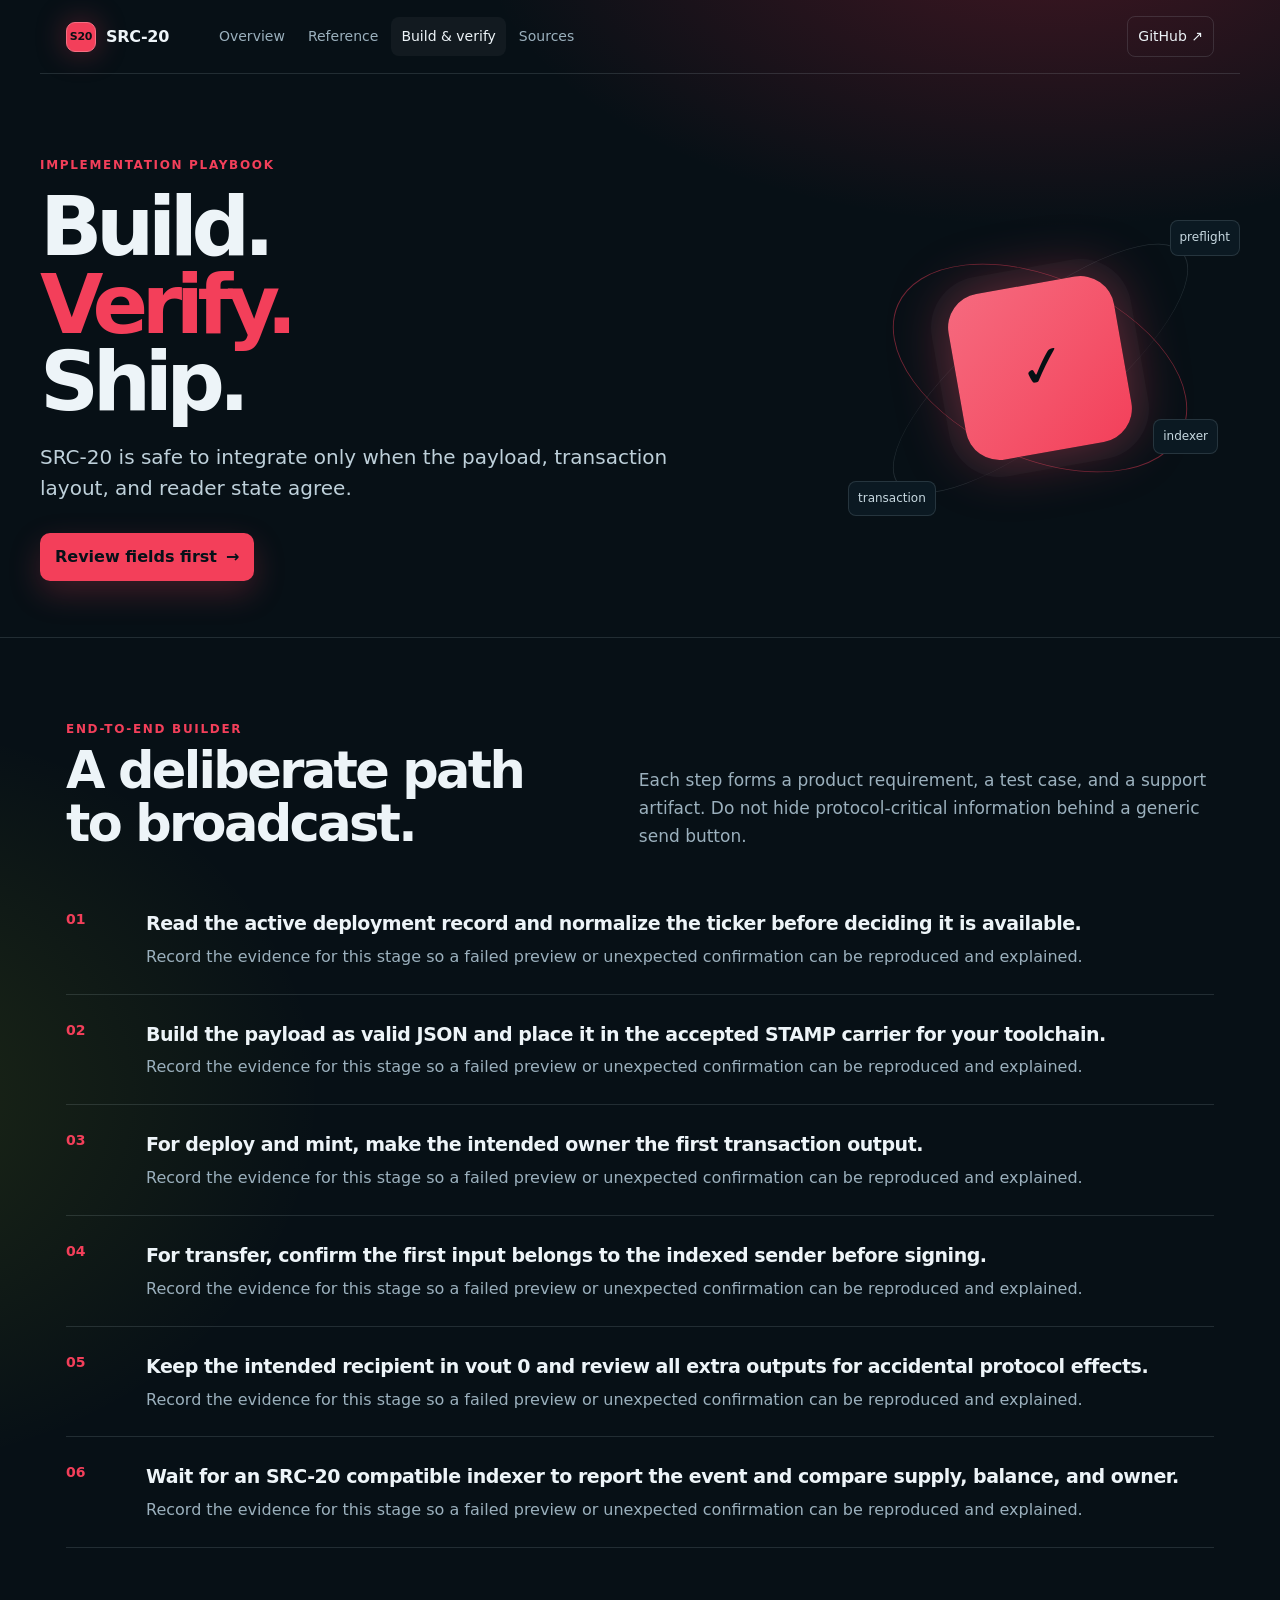
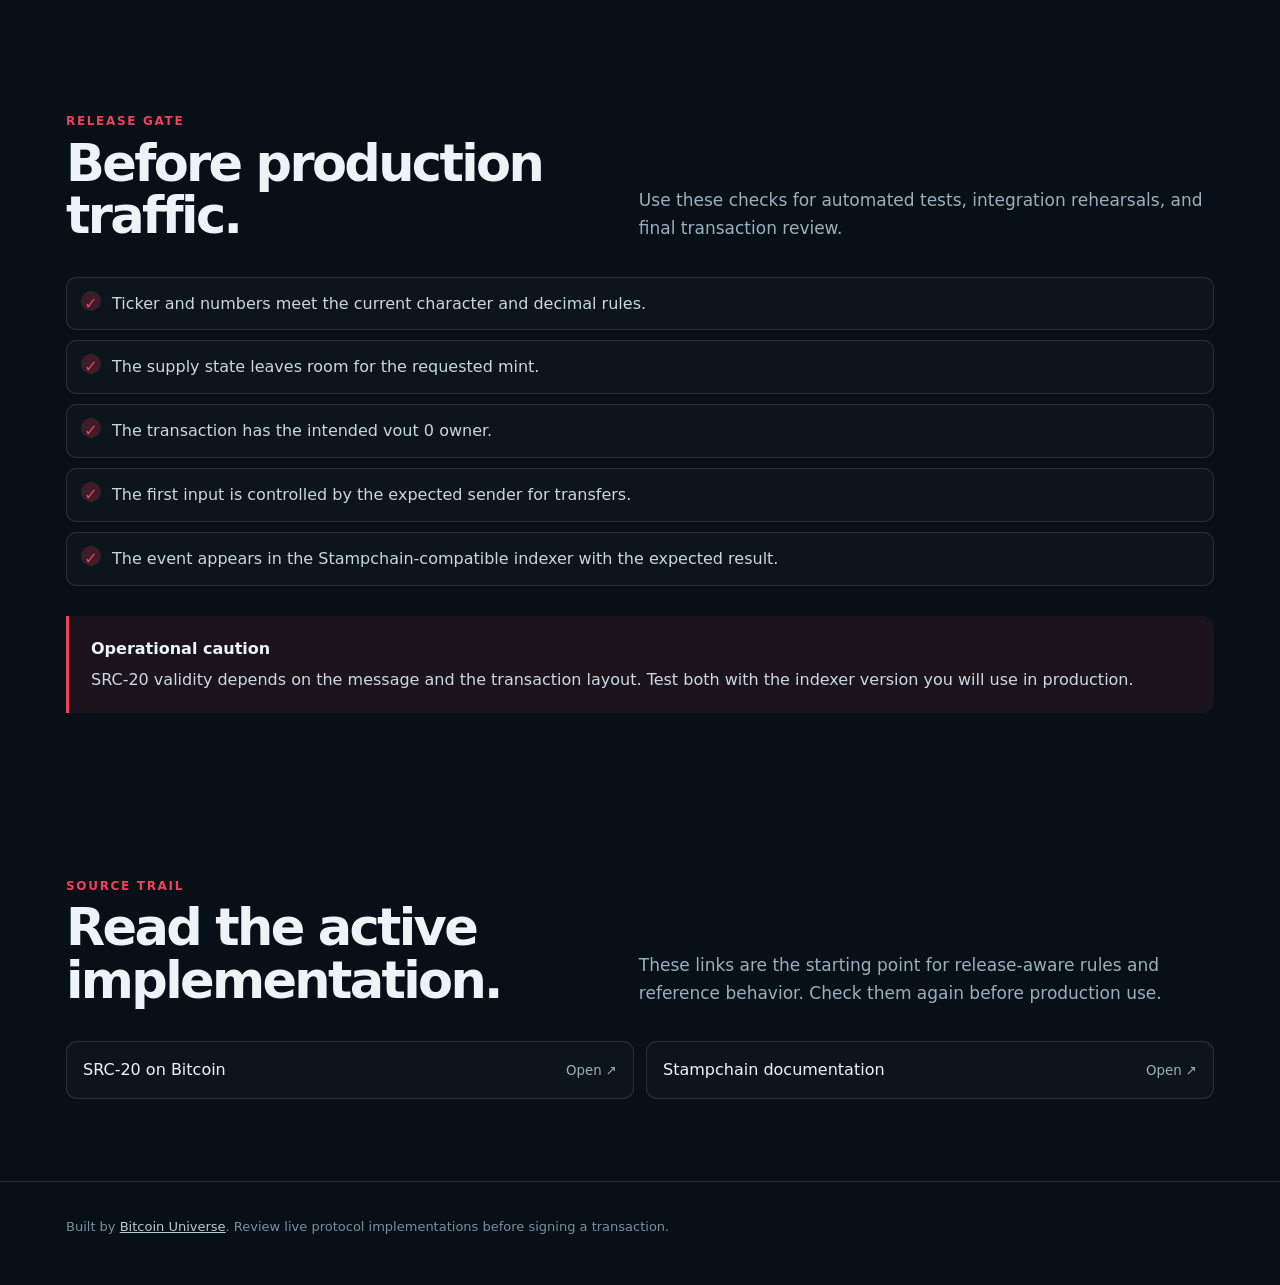
==== guide.html @ c0cc5526 "Replace generic docs with protocol manuals" ====
<!doctype html>
<html lang="en"><head><meta charset="utf-8"><meta name="viewport" content="width=device-width,initial-scale=1"><meta name="description" content="Implementation and verification guide for SRC-20."><meta name="theme-color" content="#071016"><title>SRC-20 build guide | Bitcoin Universe Docs</title><style>
:root{--accent:hsl(351 88% 60%);--ink:#edf4f8;--muted:#9bb0bd;--paper:#071016;--panel:#0d1921;--line:rgba(214,239,247,.13);--soft:rgba(255,255,255,.045)}*{box-sizing:border-box}html{scroll-behavior:smooth}body{margin:0;color:var(--ink);background:radial-gradient(900px 480px at 82% -80px,hsla(351,90%,56%,.25),transparent 64%),radial-gradient(680px 540px at -12% 38%,hsla(69,82%,48%,.12),transparent 70%),var(--paper);font:16px/1.62 ui-sans-serif,system-ui,-apple-system,BlinkMacSystemFont,"Segoe UI",sans-serif}.top{height:74px;display:flex;gap:22px;align-items:center;max-width:1200px;margin:auto;padding:0 26px;border-bottom:1px solid var(--line);position:relative;z-index:4}.brand{display:flex;align-items:center;gap:10px;color:var(--ink);text-decoration:none;font-weight:760;letter-spacing:-.02em}.brand b{display:grid;place-items:center;width:30px;height:30px;border:1px solid color-mix(in srgb,var(--accent),white 25%);border-radius:9px;color:#081115;background:var(--accent);font-size:11px;box-shadow:0 0 30px color-mix(in srgb,var(--accent),transparent 65%)}nav{display:flex;gap:3px;margin-left:18px}nav a,.repo{color:var(--muted);text-decoration:none;padding:8px 10px;border-radius:8px;font-size:14px}nav a:hover,nav a.active{color:var(--ink);background:var(--soft)}.repo{margin-left:auto;border:1px solid var(--line);color:var(--ink)}.wrap{max-width:1200px;margin:auto;padding:0 26px}.hero{min-height:520px;padding:82px 0 56px;display:grid;grid-template-columns:minmax(0,1fr) 400px;gap:55px;align-items:center}.eyebrow{font-size:12px;letter-spacing:.14em;text-transform:uppercase;color:var(--accent);font-weight:800}.hero h1{font-size:clamp(48px,7.7vw,94px);letter-spacing:-.078em;line-height:.94;margin:13px 0 22px;max-width:720px}.hero p{color:#bed0da;font-size:20px;line-height:1.55;max-width:690px;margin:0}.chips{display:flex;flex-wrap:wrap;gap:8px;margin-top:28px}.chip{padding:6px 10px;border:1px solid var(--line);border-radius:999px;color:#c3d1d8;background:rgba(255,255,255,.025);font-size:12px}.cta{display:inline-flex;align-items:center;gap:9px;margin-top:29px;padding:11px 15px;background:var(--accent);color:#061118;text-decoration:none;font-weight:800;border-radius:10px;box-shadow:0 12px 32px color-mix(in srgb,var(--accent),transparent 77%)}.orbit{height:380px;position:relative;display:grid;place-items:center;isolation:isolate}.orbit:before,.orbit:after{content:"";position:absolute;border:1px solid color-mix(in srgb,var(--accent),transparent 55%);border-radius:50%;z-index:-1}.orbit:before{width:310px;height:310px;transform:rotate(24deg) scaleY(.58)}.orbit:after{width:365px;height:365px;border-color:var(--line);transform:rotate(-39deg) scaleY(.33)}.core{width:168px;height:168px;border-radius:34px;display:grid;place-items:center;background:linear-gradient(140deg,color-mix(in srgb,var(--accent),white 22%),var(--accent));color:#051014;font-size:58px;font-weight:900;letter-spacing:-.11em;box-shadow:0 0 0 17px rgba(255,255,255,.028),0 0 60px color-mix(in srgb,var(--accent),transparent 58%);transform:rotate(-10deg)}.node{position:absolute;border:1px solid var(--line);background:#0b1922;color:#c8d9e1;padding:7px 9px;border-radius:8px;font-size:12px}.node.one{top:42px;right:0}.node.two{bottom:42px;left:8px}.node.three{right:22px;bottom:104px}.divider{height:1px;background:var(--line)}section{padding:82px 0}.section-head{display:grid;grid-template-columns:minmax(0,1fr) minmax(0,1.1fr);gap:50px;margin-bottom:34px}.section-head h2{letter-spacing:-.052em;font-size:clamp(29px,4.1vw,51px);line-height:1.03;margin:6px 0 0}.section-head p{color:var(--muted);align-self:end;margin:0;font-size:17px}.grid{display:grid;gap:16px}.four{grid-template-columns:repeat(4,1fr)}.three{grid-template-columns:repeat(3,1fr)}.card{border:1px solid var(--line);background:linear-gradient(145deg,rgba(255,255,255,.055),rgba(255,255,255,.018));border-radius:15px;padding:20px;min-width:0}.card .number{color:var(--accent);font-size:12px;font-weight:800;letter-spacing:.11em}.card h3{font-size:18px;letter-spacing:-.025em;line-height:1.2;margin:15px 0 8px}.card p{color:var(--muted);font-size:14px;margin:0}.steps{counter-reset:step}.step{counter-increment:step;position:relative;padding:22px 17px 18px 29px;border-left:1px solid var(--line)}.step:before{content:counter(step,decimal-leading-zero);position:absolute;top:22px;left:-11px;color:var(--accent);font-size:10px;font-weight:900;background:var(--paper);padding:3px}.step h3{margin:0 0 7px;font-size:17px;line-height:1.25}.step p{margin:0;color:var(--muted);font-size:14px}.callout{border-left:3px solid var(--accent);border-radius:0 12px 12px 0;background:color-mix(in srgb,var(--accent),transparent 91%);padding:20px 22px;color:#ccdae0}.callout b{display:block;color:var(--ink);margin-bottom:5px}.packet{padding:0;overflow:hidden}.packet header{display:flex;align-items:center;justify-content:space-between;padding:13px 16px;border-bottom:1px solid var(--line);font-size:13px;font-weight:800}.packet button{background:transparent;color:var(--muted);border:1px solid var(--line);border-radius:6px;padding:4px 7px;cursor:pointer;font:inherit;font-size:11px}.packet button:hover{color:var(--ink)}pre{white-space:pre-wrap;overflow:auto;padding:18px;margin:0;color:#c5e7f3;font:13px/1.65 ui-monospace,SFMono-Regular,Consolas,monospace;background:#071219}.table-wrap{overflow:auto;border:1px solid var(--line);border-radius:14px}table{width:100%;border-collapse:collapse;min-width:690px;background:rgba(255,255,255,.018)}th,td{text-align:left;padding:14px 15px;border-bottom:1px solid var(--line);vertical-align:top}th{font-size:11px;letter-spacing:.1em;text-transform:uppercase;color:var(--accent);background:rgba(255,255,255,.025)}td{font-size:14px;color:#c0d0d8}td:first-child{font-family:ui-monospace,monospace;color:#ecf5f8;font-weight:700}tr:last-child td{border-bottom:0}.checklist{list-style:none;padding:0;margin:0;display:grid;gap:10px}.checklist li{display:flex;gap:11px;padding:13px 14px;border:1px solid var(--line);border-radius:10px;color:#c9d8de;background:rgba(255,255,255,.025)}.checklist li:before{content:'✓';display:grid;place-items:center;flex:0 0 20px;width:20px;height:20px;border-radius:50%;background:color-mix(in srgb,var(--accent),transparent 80%);color:var(--accent);font-weight:900}.sources{display:grid;grid-template-columns:repeat(2,minmax(0,1fr));gap:12px}.source{display:flex;align-items:center;justify-content:space-between;gap:16px;padding:15px 16px;border:1px solid var(--line);border-radius:11px;color:var(--ink);text-decoration:none;background:rgba(255,255,255,.025)}.source small{color:var(--muted);white-space:nowrap}.footer{padding:34px 0 48px;border-top:1px solid var(--line);color:#78909e;font-size:13px}.footer a{color:#b9cad0}.guide-list{display:grid;gap:0;counter-reset:guide}.guide-list article{counter-increment:guide;display:grid;grid-template-columns:62px 1fr;gap:18px;padding:24px 0;border-bottom:1px solid var(--line)}.guide-list article:before{content:counter(guide,decimal-leading-zero);color:var(--accent);font-weight:900;font-size:14px}.guide-list h3{margin:0 0 5px;font-size:19px;letter-spacing:-.025em}.guide-list p{margin:0;color:var(--muted)}.mini{font-size:13px;color:var(--muted)}@media(max-width:800px){.top{padding:0 16px;height:auto;min-height:66px;flex-wrap:wrap;gap:8px}.brand{margin-right:auto}nav{order:3;margin:0 -8px 7px;width:100%;overflow:auto}.repo{margin:0}.wrap{padding:0 17px}.hero{grid-template-columns:1fr;padding:56px 0 26px;gap:5px;min-height:0}.hero h1{font-size:58px}.orbit{height:230px;transform:scale(.72);margin:-28px}.section-head{grid-template-columns:1fr;gap:15px}.four,.three{grid-template-columns:1fr}.sources{grid-template-columns:1fr}section{padding:55px 0}}
</style></head><body><header class="top"><a class="brand" href="index.html"><b>S20</b><span>SRC-20</span></a><nav><a class="" href="index.html">Overview</a><a class="" href="reference.html">Reference</a><a class="active" href="guide.html">Build & verify</a><a href="#sources">Sources</a></nav><a class="repo" href="https://github.com/bitcoinuniverse/src-20-docs">GitHub ↗</a></header><main><div class="wrap hero" style="min-height:410px"><div><div class="eyebrow">Implementation playbook</div><h1 style="font-size:clamp(46px,7vw,82px)">Build.<br><i style="font-style:normal;color:var(--accent)">Verify.</i><br>Ship.</h1><p>SRC-20 is safe to integrate only when the payload, transaction layout, and reader state agree.</p><a class="cta" href="reference.html">Review fields first <span>→</span></a></div><div class="orbit" aria-hidden="true"><div class="core">✓</div><span class="node one">preflight</span><span class="node two">transaction</span><span class="node three">indexer</span></div></div><div class="divider"></div><section><div class="wrap"><div class="section-head"><div><div class="eyebrow">End-to-end builder</div><h2>A deliberate path to broadcast.</h2></div><p>Each step forms a product requirement, a test case, and a support artifact. Do not hide protocol-critical information behind a generic send button.</p></div><div class="guide-list"><article><div><h3>Read the active deployment record and normalize the ticker before deciding it is available.</h3><p>Record the evidence for this stage so a failed preview or unexpected confirmation can be reproduced and explained.</p></div></article><article><div><h3>Build the payload as valid JSON and place it in the accepted STAMP carrier for your toolchain.</h3><p>Record the evidence for this stage so a failed preview or unexpected confirmation can be reproduced and explained.</p></div></article><article><div><h3>For deploy and mint, make the intended owner the first transaction output.</h3><p>Record the evidence for this stage so a failed preview or unexpected confirmation can be reproduced and explained.</p></div></article><article><div><h3>For transfer, confirm the first input belongs to the indexed sender before signing.</h3><p>Record the evidence for this stage so a failed preview or unexpected confirmation can be reproduced and explained.</p></div></article><article><div><h3>Keep the intended recipient in vout 0 and review all extra outputs for accidental protocol effects.</h3><p>Record the evidence for this stage so a failed preview or unexpected confirmation can be reproduced and explained.</p></div></article><article><div><h3>Wait for an SRC-20 compatible indexer to report the event and compare supply, balance, and owner.</h3><p>Record the evidence for this stage so a failed preview or unexpected confirmation can be reproduced and explained.</p></div></article></div></div></section><section><div class="wrap"><div class="section-head"><div><div class="eyebrow">Release gate</div><h2>Before production traffic.</h2></div><p>Use these checks for automated tests, integration rehearsals, and final transaction review.</p></div><ul class="checklist"><li>Ticker and numbers meet the current character and decimal rules.</li><li>The supply state leaves room for the requested mint.</li><li>The transaction has the intended vout 0 owner.</li><li>The first input is controlled by the expected sender for transfers.</li><li>The event appears in the Stampchain-compatible indexer with the expected result.</li></ul><div class="callout" style="margin-top:30px"><b>Operational caution</b>SRC-20 validity depends on the message and the transaction layout. Test both with the indexer version you will use in production.</div></div></section><section id="sources"><div class="wrap"><div class="section-head"><div><div class="eyebrow">Source trail</div><h2>Read the active implementation.</h2></div><p>These links are the starting point for release-aware rules and reference behavior. Check them again before production use.</p></div><div class="sources"><a class="source" href="https://docs.openstamp.io/introduction/src20-protocol/src20-on-bitcoin" target="_blank" rel="noreferrer"><span>SRC-20 on Bitcoin</span><small>Open ↗</small></a><a class="source" href="https://stampchain.io/docs" target="_blank" rel="noreferrer"><span>Stampchain documentation</span><small>Open ↗</small></a></div></div></section></main><footer class="footer"><div class="wrap">Built by <a href="https://github.com/bitcoinuniverse">Bitcoin Universe</a>. Review live protocol implementations before signing a transaction.</div></footer><script>for(const b of document.querySelectorAll('[data-copy]'))b.addEventListener('click',async()=>{try{await navigator.clipboard.writeText(b.dataset.copy);const t=b.textContent;b.textContent='Copied';setTimeout(()=>b.textContent=t,1200)}catch{b.textContent='Select text'}})</script></body></html>
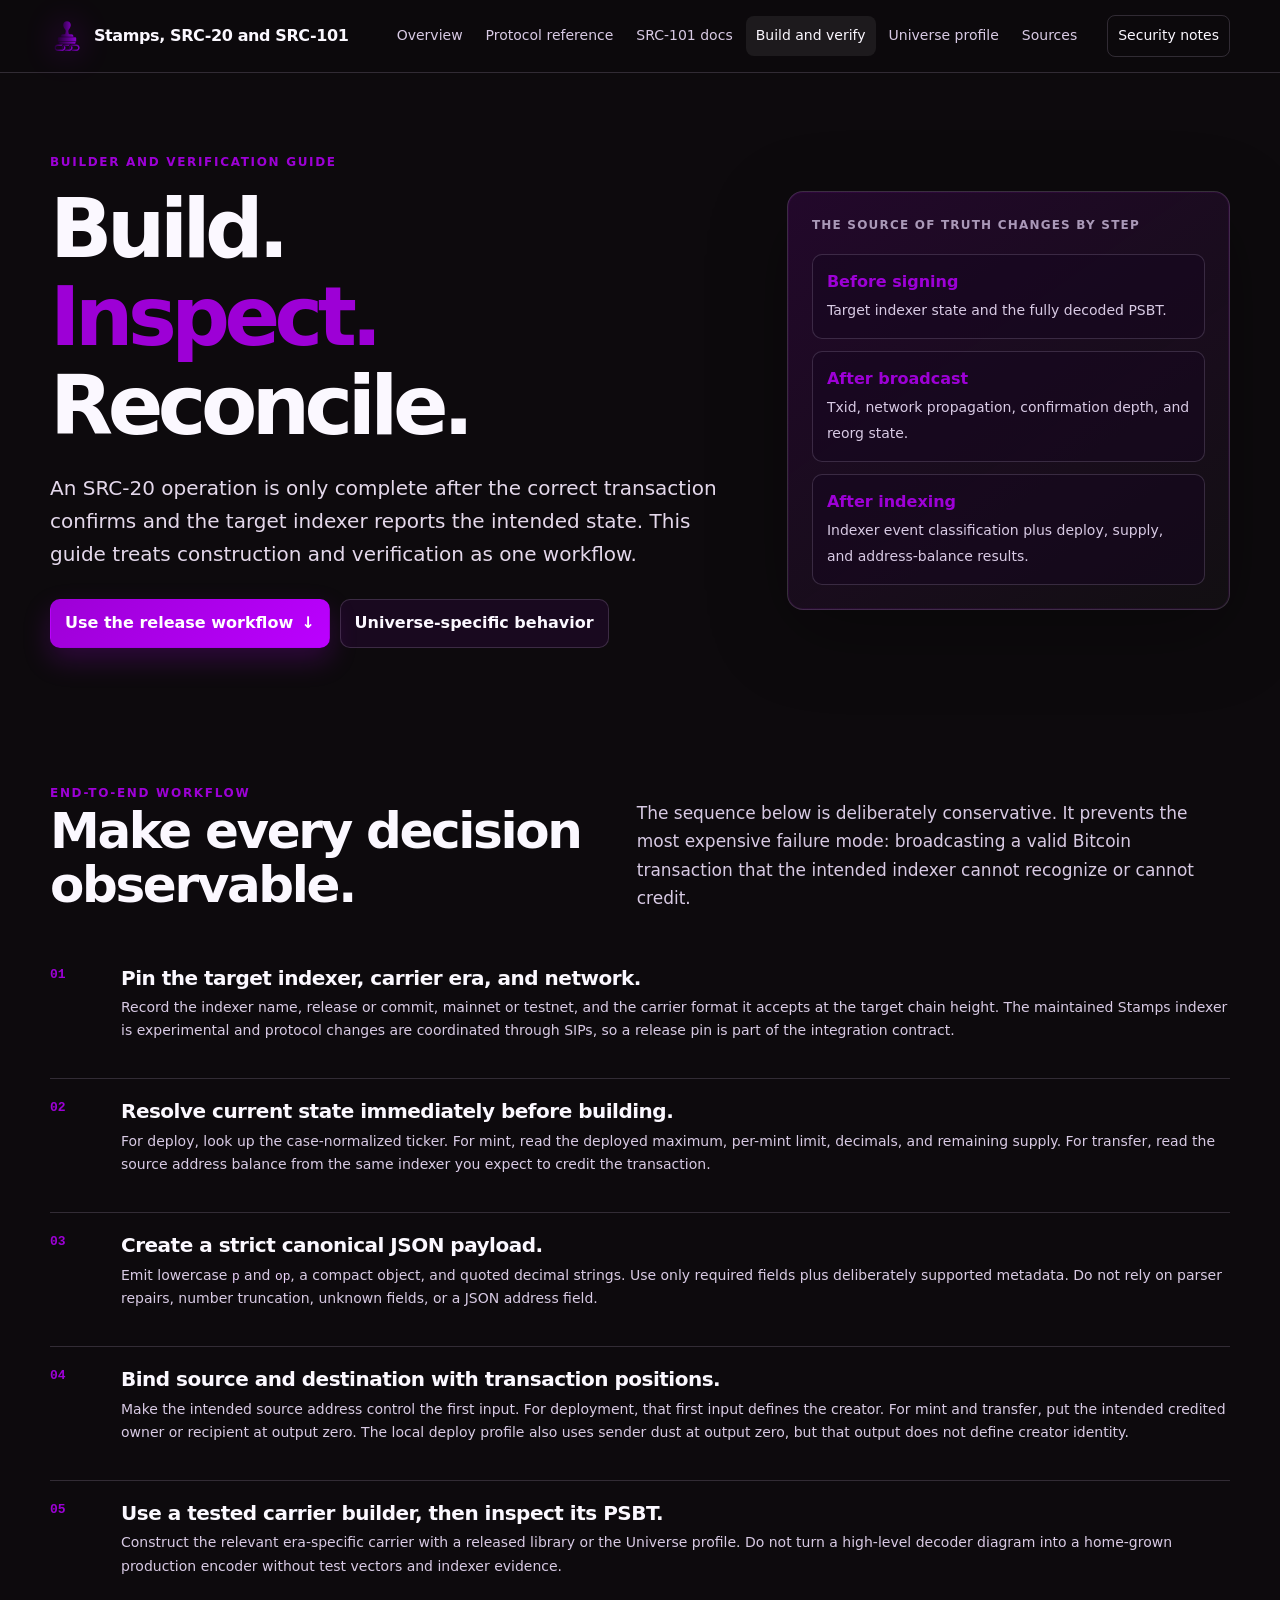
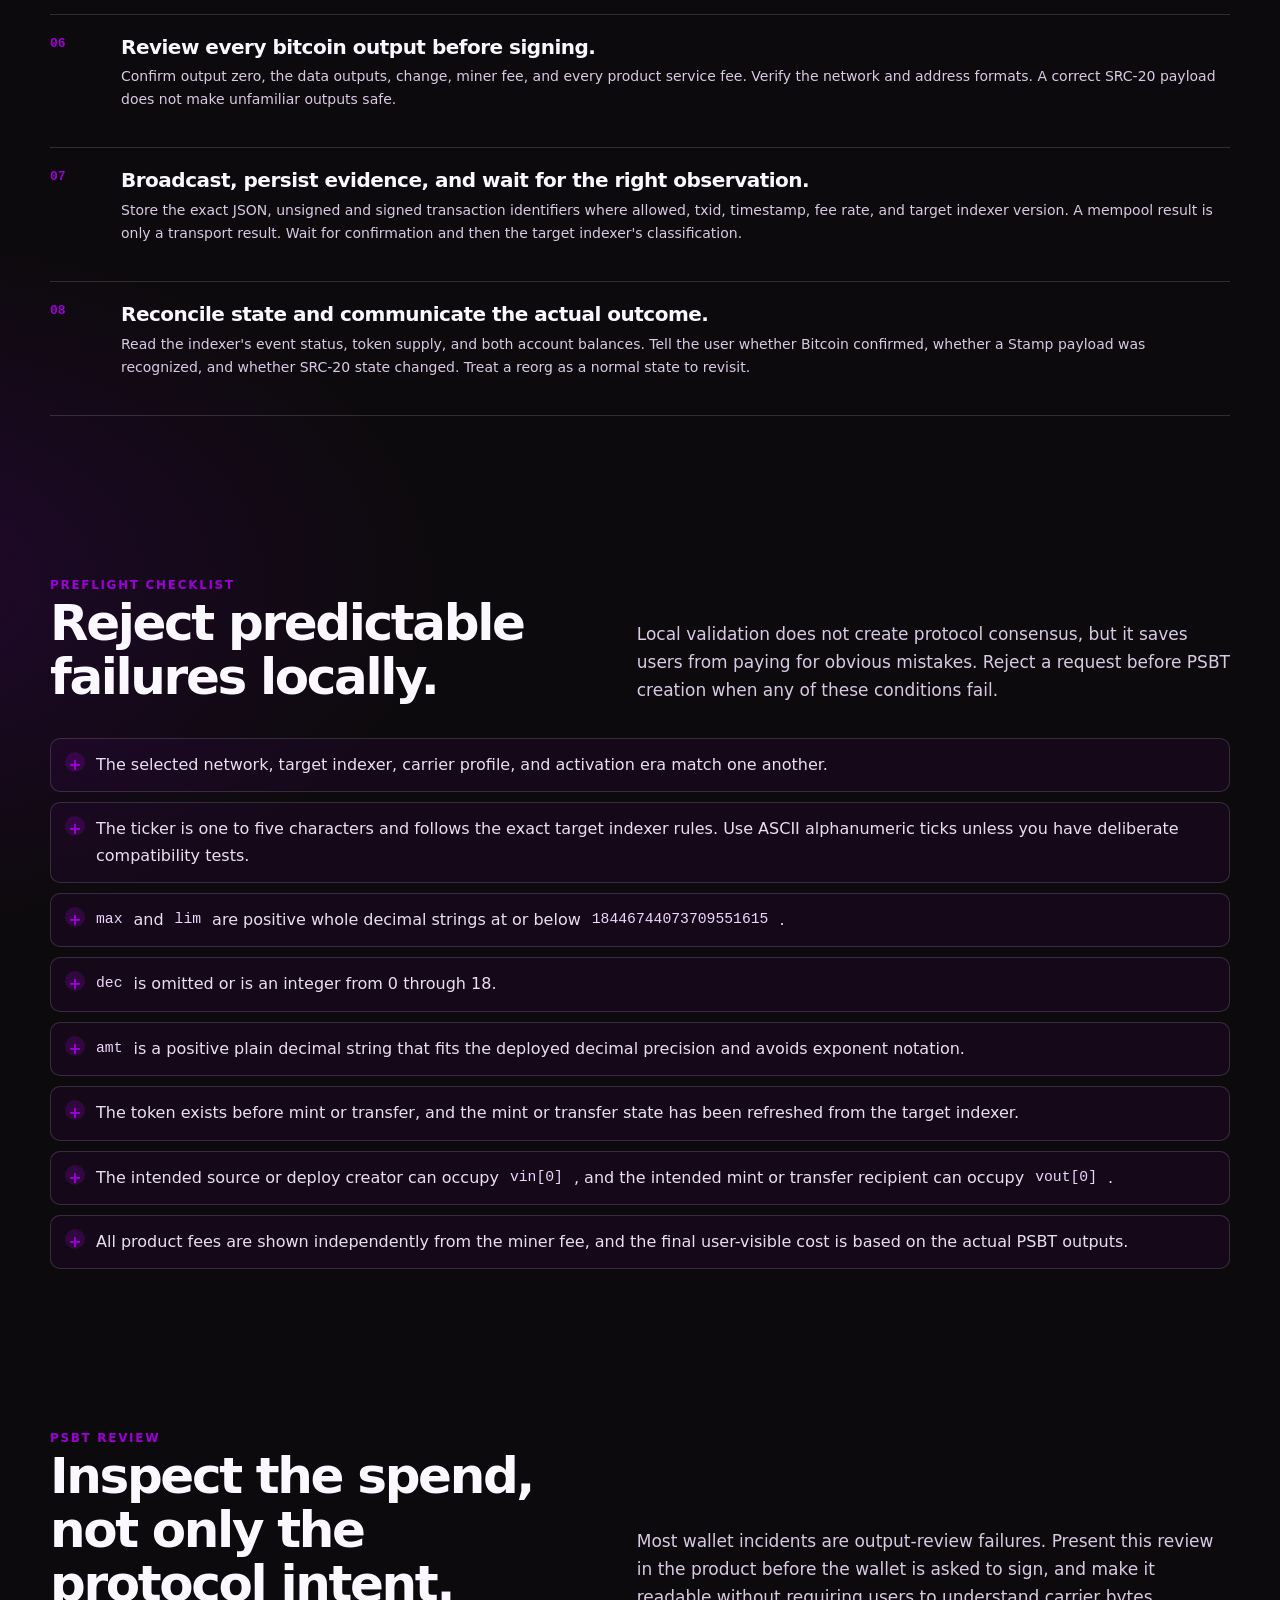
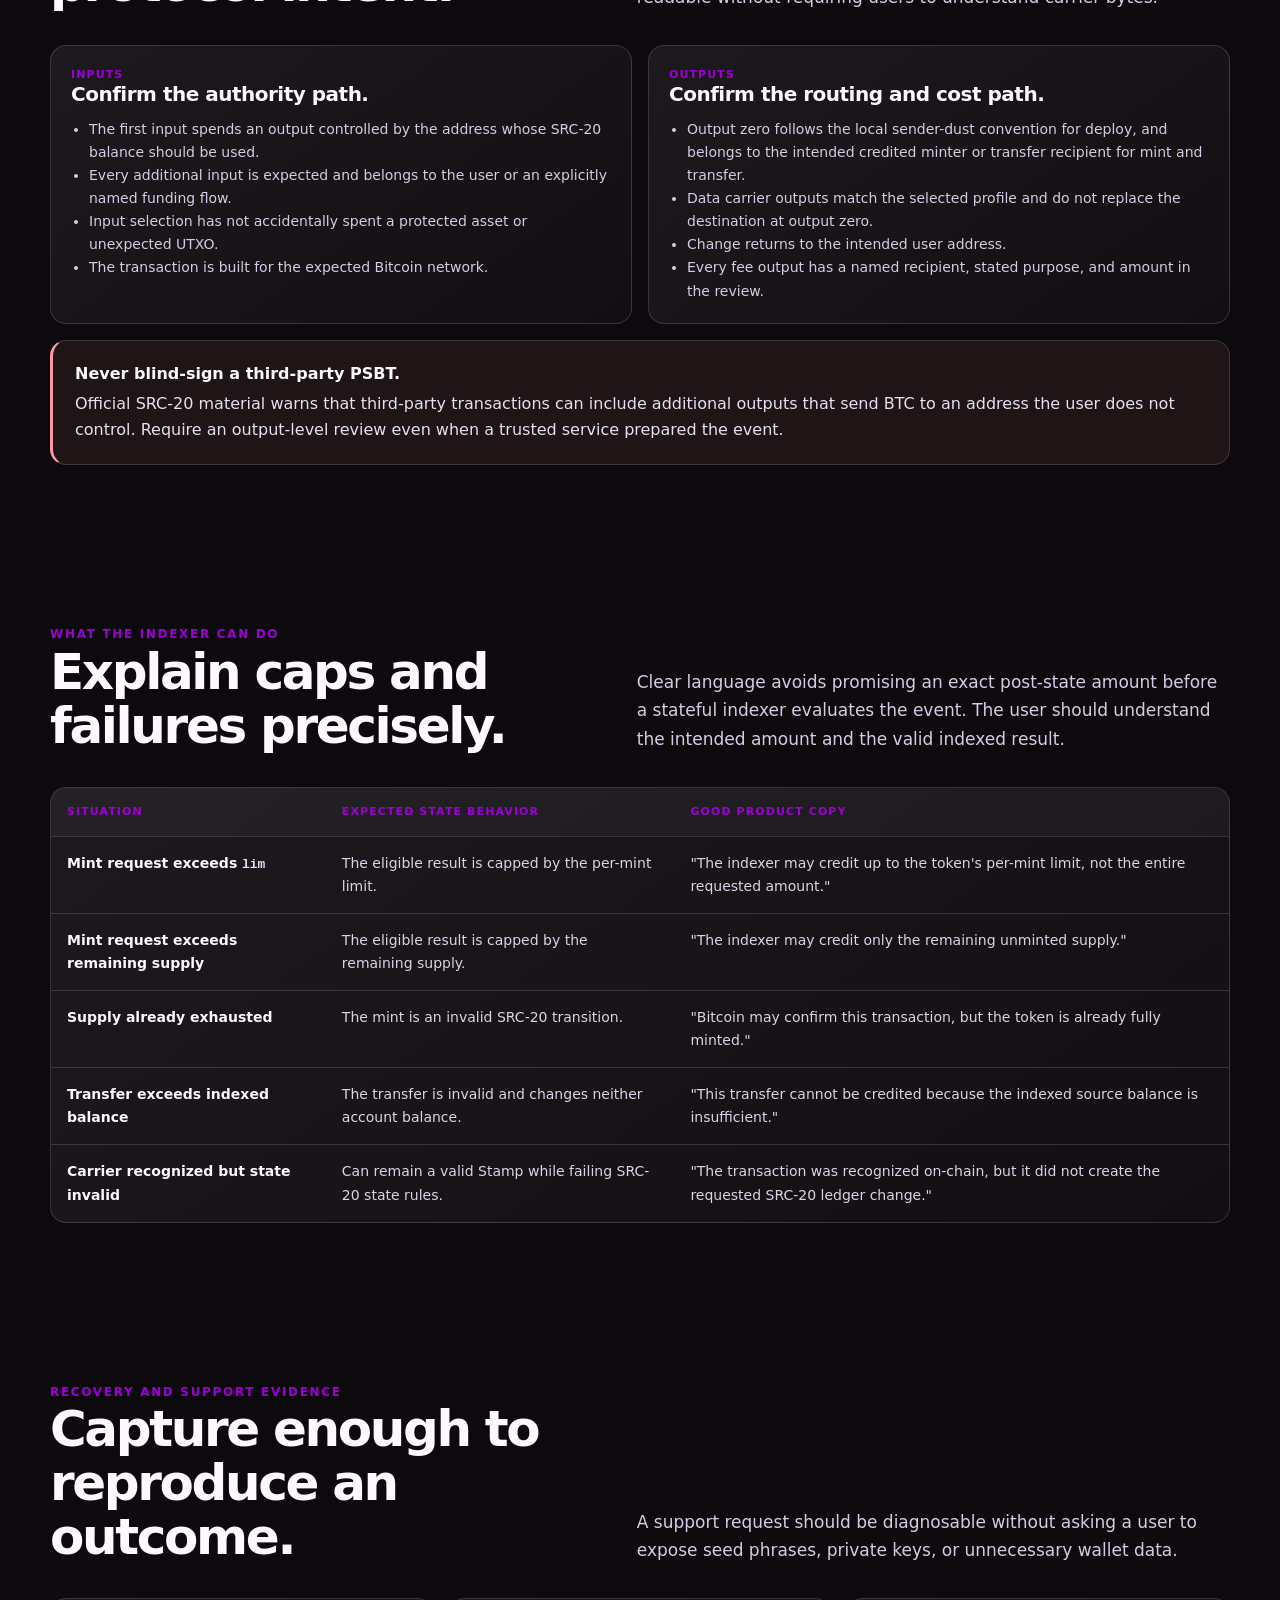
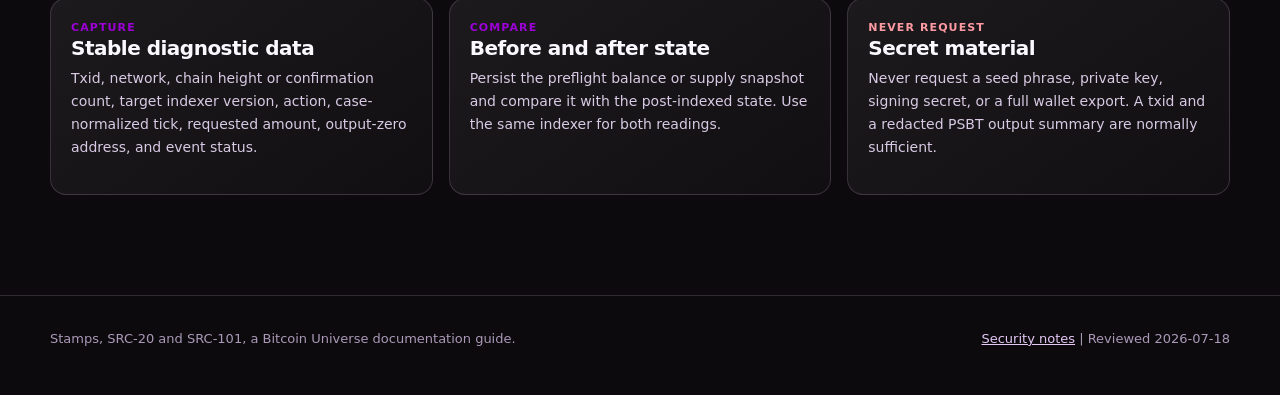
==== commit afe46280: "Publish Stamps, SRC-20 and SRC-101 documentation" ====
--- a/guide.html
+++ b/guide.html
@@ -1,4 +1,272 @@
 <!doctype html>
-<html lang="en"><head><meta charset="utf-8"><meta name="viewport" content="width=device-width,initial-scale=1"><meta name="description" content="Implementation and verification guide for SRC-20."><meta name="theme-color" content="#071016"><title>SRC-20 build guide | Bitcoin Universe Docs</title><style>
-:root{--accent:hsl(351 88% 60%);--ink:#edf4f8;--muted:#9bb0bd;--paper:#071016;--panel:#0d1921;--line:rgba(214,239,247,.13);--soft:rgba(255,255,255,.045)}*{box-sizing:border-box}html{scroll-behavior:smooth}body{margin:0;color:var(--ink);background:radial-gradient(900px 480px at 82% -80px,hsla(351,90%,56%,.25),transparent 64%),radial-gradient(680px 540px at -12% 38%,hsla(69,82%,48%,.12),transparent 70%),var(--paper);font:16px/1.62 ui-sans-serif,system-ui,-apple-system,BlinkMacSystemFont,"Segoe UI",sans-serif}.top{height:74px;display:flex;gap:22px;align-items:center;max-width:1200px;margin:auto;padding:0 26px;border-bottom:1px solid var(--line);position:relative;z-index:4}.brand{display:flex;align-items:center;gap:10px;color:var(--ink);text-decoration:none;font-weight:760;letter-spacing:-.02em}.brand b{display:grid;place-items:center;width:30px;height:30px;border:1px solid color-mix(in srgb,var(--accent),white 25%);border-radius:9px;color:#081115;background:var(--accent);font-size:11px;box-shadow:0 0 30px color-mix(in srgb,var(--accent),transparent 65%)}nav{display:flex;gap:3px;margin-left:18px}nav a,.repo{color:var(--muted);text-decoration:none;padding:8px 10px;border-radius:8px;font-size:14px}nav a:hover,nav a.active{color:var(--ink);background:var(--soft)}.repo{margin-left:auto;border:1px solid var(--line);color:var(--ink)}.wrap{max-width:1200px;margin:auto;padding:0 26px}.hero{min-height:520px;padding:82px 0 56px;display:grid;grid-template-columns:minmax(0,1fr) 400px;gap:55px;align-items:center}.eyebrow{font-size:12px;letter-spacing:.14em;text-transform:uppercase;color:var(--accent);font-weight:800}.hero h1{font-size:clamp(48px,7.7vw,94px);letter-spacing:-.078em;line-height:.94;margin:13px 0 22px;max-width:720px}.hero p{color:#bed0da;font-size:20px;line-height:1.55;max-width:690px;margin:0}.chips{display:flex;flex-wrap:wrap;gap:8px;margin-top:28px}.chip{padding:6px 10px;border:1px solid var(--line);border-radius:999px;color:#c3d1d8;background:rgba(255,255,255,.025);font-size:12px}.cta{display:inline-flex;align-items:center;gap:9px;margin-top:29px;padding:11px 15px;background:var(--accent);color:#061118;text-decoration:none;font-weight:800;border-radius:10px;box-shadow:0 12px 32px color-mix(in srgb,var(--accent),transparent 77%)}.orbit{height:380px;position:relative;display:grid;place-items:center;isolation:isolate}.orbit:before,.orbit:after{content:"";position:absolute;border:1px solid color-mix(in srgb,var(--accent),transparent 55%);border-radius:50%;z-index:-1}.orbit:before{width:310px;height:310px;transform:rotate(24deg) scaleY(.58)}.orbit:after{width:365px;height:365px;border-color:var(--line);transform:rotate(-39deg) scaleY(.33)}.core{width:168px;height:168px;border-radius:34px;display:grid;place-items:center;background:linear-gradient(140deg,color-mix(in srgb,var(--accent),white 22%),var(--accent));color:#051014;font-size:58px;font-weight:900;letter-spacing:-.11em;box-shadow:0 0 0 17px rgba(255,255,255,.028),0 0 60px color-mix(in srgb,var(--accent),transparent 58%);transform:rotate(-10deg)}.node{position:absolute;border:1px solid var(--line);background:#0b1922;color:#c8d9e1;padding:7px 9px;border-radius:8px;font-size:12px}.node.one{top:42px;right:0}.node.two{bottom:42px;left:8px}.node.three{right:22px;bottom:104px}.divider{height:1px;background:var(--line)}section{padding:82px 0}.section-head{display:grid;grid-template-columns:minmax(0,1fr) minmax(0,1.1fr);gap:50px;margin-bottom:34px}.section-head h2{letter-spacing:-.052em;font-size:clamp(29px,4.1vw,51px);line-height:1.03;margin:6px 0 0}.section-head p{color:var(--muted);align-self:end;margin:0;font-size:17px}.grid{display:grid;gap:16px}.four{grid-template-columns:repeat(4,1fr)}.three{grid-template-columns:repeat(3,1fr)}.card{border:1px solid var(--line);background:linear-gradient(145deg,rgba(255,255,255,.055),rgba(255,255,255,.018));border-radius:15px;padding:20px;min-width:0}.card .number{color:var(--accent);font-size:12px;font-weight:800;letter-spacing:.11em}.card h3{font-size:18px;letter-spacing:-.025em;line-height:1.2;margin:15px 0 8px}.card p{color:var(--muted);font-size:14px;margin:0}.steps{counter-reset:step}.step{counter-increment:step;position:relative;padding:22px 17px 18px 29px;border-left:1px solid var(--line)}.step:before{content:counter(step,decimal-leading-zero);position:absolute;top:22px;left:-11px;color:var(--accent);font-size:10px;font-weight:900;background:var(--paper);padding:3px}.step h3{margin:0 0 7px;font-size:17px;line-height:1.25}.step p{margin:0;color:var(--muted);font-size:14px}.callout{border-left:3px solid var(--accent);border-radius:0 12px 12px 0;background:color-mix(in srgb,var(--accent),transparent 91%);padding:20px 22px;color:#ccdae0}.callout b{display:block;color:var(--ink);margin-bottom:5px}.packet{padding:0;overflow:hidden}.packet header{display:flex;align-items:center;justify-content:space-between;padding:13px 16px;border-bottom:1px solid var(--line);font-size:13px;font-weight:800}.packet button{background:transparent;color:var(--muted);border:1px solid var(--line);border-radius:6px;padding:4px 7px;cursor:pointer;font:inherit;font-size:11px}.packet button:hover{color:var(--ink)}pre{white-space:pre-wrap;overflow:auto;padding:18px;margin:0;color:#c5e7f3;font:13px/1.65 ui-monospace,SFMono-Regular,Consolas,monospace;background:#071219}.table-wrap{overflow:auto;border:1px solid var(--line);border-radius:14px}table{width:100%;border-collapse:collapse;min-width:690px;background:rgba(255,255,255,.018)}th,td{text-align:left;padding:14px 15px;border-bottom:1px solid var(--line);vertical-align:top}th{font-size:11px;letter-spacing:.1em;text-transform:uppercase;color:var(--accent);background:rgba(255,255,255,.025)}td{font-size:14px;color:#c0d0d8}td:first-child{font-family:ui-monospace,monospace;color:#ecf5f8;font-weight:700}tr:last-child td{border-bottom:0}.checklist{list-style:none;padding:0;margin:0;display:grid;gap:10px}.checklist li{display:flex;gap:11px;padding:13px 14px;border:1px solid var(--line);border-radius:10px;color:#c9d8de;background:rgba(255,255,255,.025)}.checklist li:before{content:'✓';display:grid;place-items:center;flex:0 0 20px;width:20px;height:20px;border-radius:50%;background:color-mix(in srgb,var(--accent),transparent 80%);color:var(--accent);font-weight:900}.sources{display:grid;grid-template-columns:repeat(2,minmax(0,1fr));gap:12px}.source{display:flex;align-items:center;justify-content:space-between;gap:16px;padding:15px 16px;border:1px solid var(--line);border-radius:11px;color:var(--ink);text-decoration:none;background:rgba(255,255,255,.025)}.source small{color:var(--muted);white-space:nowrap}.footer{padding:34px 0 48px;border-top:1px solid var(--line);color:#78909e;font-size:13px}.footer a{color:#b9cad0}.guide-list{display:grid;gap:0;counter-reset:guide}.guide-list article{counter-increment:guide;display:grid;grid-template-columns:62px 1fr;gap:18px;padding:24px 0;border-bottom:1px solid var(--line)}.guide-list article:before{content:counter(guide,decimal-leading-zero);color:var(--accent);font-weight:900;font-size:14px}.guide-list h3{margin:0 0 5px;font-size:19px;letter-spacing:-.025em}.guide-list p{margin:0;color:var(--muted)}.mini{font-size:13px;color:var(--muted)}@media(max-width:800px){.top{padding:0 16px;height:auto;min-height:66px;flex-wrap:wrap;gap:8px}.brand{margin-right:auto}nav{order:3;margin:0 -8px 7px;width:100%;overflow:auto}.repo{margin:0}.wrap{padding:0 17px}.hero{grid-template-columns:1fr;padding:56px 0 26px;gap:5px;min-height:0}.hero h1{font-size:58px}.orbit{height:230px;transform:scale(.72);margin:-28px}.section-head{grid-template-columns:1fr;gap:15px}.four,.three{grid-template-columns:1fr}.sources{grid-template-columns:1fr}section{padding:55px 0}}
-</style></head><body><header class="top"><a class="brand" href="index.html"><b>S20</b><span>SRC-20</span></a><nav><a class="" href="index.html">Overview</a><a class="" href="reference.html">Reference</a><a class="active" href="guide.html">Build & verify</a><a href="#sources">Sources</a></nav><a class="repo" href="https://github.com/bitcoinuniverse/src-20-docs">GitHub ↗</a></header><main><div class="wrap hero" style="min-height:410px"><div><div class="eyebrow">Implementation playbook</div><h1 style="font-size:clamp(46px,7vw,82px)">Build.<br><i style="font-style:normal;color:var(--accent)">Verify.</i><br>Ship.</h1><p>SRC-20 is safe to integrate only when the payload, transaction layout, and reader state agree.</p><a class="cta" href="reference.html">Review fields first <span>→</span></a></div><div class="orbit" aria-hidden="true"><div class="core">✓</div><span class="node one">preflight</span><span class="node two">transaction</span><span class="node three">indexer</span></div></div><div class="divider"></div><section><div class="wrap"><div class="section-head"><div><div class="eyebrow">End-to-end builder</div><h2>A deliberate path to broadcast.</h2></div><p>Each step forms a product requirement, a test case, and a support artifact. Do not hide protocol-critical information behind a generic send button.</p></div><div class="guide-list"><article><div><h3>Read the active deployment record and normalize the ticker before deciding it is available.</h3><p>Record the evidence for this stage so a failed preview or unexpected confirmation can be reproduced and explained.</p></div></article><article><div><h3>Build the payload as valid JSON and place it in the accepted STAMP carrier for your toolchain.</h3><p>Record the evidence for this stage so a failed preview or unexpected confirmation can be reproduced and explained.</p></div></article><article><div><h3>For deploy and mint, make the intended owner the first transaction output.</h3><p>Record the evidence for this stage so a failed preview or unexpected confirmation can be reproduced and explained.</p></div></article><article><div><h3>For transfer, confirm the first input belongs to the indexed sender before signing.</h3><p>Record the evidence for this stage so a failed preview or unexpected confirmation can be reproduced and explained.</p></div></article><article><div><h3>Keep the intended recipient in vout 0 and review all extra outputs for accidental protocol effects.</h3><p>Record the evidence for this stage so a failed preview or unexpected confirmation can be reproduced and explained.</p></div></article><article><div><h3>Wait for an SRC-20 compatible indexer to report the event and compare supply, balance, and owner.</h3><p>Record the evidence for this stage so a failed preview or unexpected confirmation can be reproduced and explained.</p></div></article></div></div></section><section><div class="wrap"><div class="section-head"><div><div class="eyebrow">Release gate</div><h2>Before production traffic.</h2></div><p>Use these checks for automated tests, integration rehearsals, and final transaction review.</p></div><ul class="checklist"><li>Ticker and numbers meet the current character and decimal rules.</li><li>The supply state leaves room for the requested mint.</li><li>The transaction has the intended vout 0 owner.</li><li>The first input is controlled by the expected sender for transfers.</li><li>The event appears in the Stampchain-compatible indexer with the expected result.</li></ul><div class="callout" style="margin-top:30px"><b>Operational caution</b>SRC-20 validity depends on the message and the transaction layout. Test both with the indexer version you will use in production.</div></div></section><section id="sources"><div class="wrap"><div class="section-head"><div><div class="eyebrow">Source trail</div><h2>Read the active implementation.</h2></div><p>These links are the starting point for release-aware rules and reference behavior. Check them again before production use.</p></div><div class="sources"><a class="source" href="https://docs.openstamp.io/introduction/src20-protocol/src20-on-bitcoin" target="_blank" rel="noreferrer"><span>SRC-20 on Bitcoin</span><small>Open ↗</small></a><a class="source" href="https://stampchain.io/docs" target="_blank" rel="noreferrer"><span>Stampchain documentation</span><small>Open ↗</small></a></div></div></section></main><footer class="footer"><div class="wrap">Built by <a href="https://github.com/bitcoinuniverse">Bitcoin Universe</a>. Review live protocol implementations before signing a transaction.</div></footer><script>for(const b of document.querySelectorAll('[data-copy]'))b.addEventListener('click',async()=>{try{await navigator.clipboard.writeText(b.dataset.copy);const t=b.textContent;b.textContent='Copied';setTimeout(()=>b.textContent=t,1200)}catch{b.textContent='Select text'}})</script></body></html>+<html lang="en">
+<head>
+  <meta charset="utf-8">
+  <meta name="viewport" content="width=device-width, initial-scale=1">
+  <meta name="description" content="A careful SRC-20 builder guide within the Stamps, SRC-20 and SRC-101 documentation set, covering preflight, PSBT inspection, broadcast, indexed verification, fees, and recovery.">
+  <meta name="theme-color" content="#0d0a0d">
+  <title>SRC-20 build and verify | Stamps, SRC-20 and SRC-101</title>
+  <link rel="stylesheet" href="styles.css">
+</head>
+<body>
+  <a class="skip-link" href="#content">Skip to content</a>
+  <header class="site-header">
+    <div class="topbar">
+      <a class="brand" href="index.html" aria-label="Stamps, SRC-20 and SRC-101 home">
+        <img class="brand-logo" src="assets/stampchain-logo-480.svg" alt="" aria-hidden="true">
+        <span>Stamps, SRC-20 and SRC-101</span>
+      </a>
+      <nav class="site-nav" aria-label="Documentation">
+        <a href="index.html">Overview</a>
+        <a href="reference.html">Protocol reference</a>
+        <a href="https://bitcoinuniverse.github.io/src-101/">SRC-101 docs</a>
+        <a href="guide.html" aria-current="page">Build and verify</a>
+        <a href="universe.html">Universe profile</a>
+        <a href="sources.html">Sources</a>
+      </nav>
+      <a class="header-link" href="security.md">Security notes</a>
+    </div>
+  </header>
+
+  <main id="content">
+    <section class="hero">
+      <div class="wrap hero-grid">
+        <div>
+          <div class="eyebrow">Builder and verification guide</div>
+          <h1>Build.<br><span style="color:var(--green)">Inspect.</span><br>Reconcile.</h1>
+          <p class="lede">An SRC-20 operation is only complete after the correct transaction confirms and the target indexer reports the intended state. This guide treats construction and verification as one workflow.</p>
+          <div class="hero-actions">
+            <a class="button" href="#workflow">Use the release workflow <span aria-hidden="true">&darr;</span></a>
+            <a class="button secondary" href="universe.html">Universe-specific behavior</a>
+          </div>
+        </div>
+        <aside class="hero-panel">
+          <div class="label">The source of truth changes by step</div>
+          <div class="protocol-map">
+            <div>
+              <strong>Before signing</strong>
+              <span>Target indexer state and the fully decoded PSBT.</span>
+            </div>
+            <div>
+              <strong>After broadcast</strong>
+              <span>Txid, network propagation, confirmation depth, and reorg state.</span>
+            </div>
+            <div>
+              <strong>After indexing</strong>
+              <span>Indexer event classification plus deploy, supply, and address-balance results.</span>
+            </div>
+          </div>
+        </aside>
+      </div>
+    </section>
+
+    <section id="workflow">
+      <div class="wrap">
+        <div class="section-head">
+          <div>
+            <div class="eyebrow">End-to-end workflow</div>
+            <h2>Make every decision observable.</h2>
+          </div>
+          <p>The sequence below is deliberately conservative. It prevents the most expensive failure mode: broadcasting a valid Bitcoin transaction that the intended indexer cannot recognize or cannot credit.</p>
+        </div>
+        <div class="steps">
+          <article class="step">
+            <div>
+              <h3>Pin the target indexer, carrier era, and network.</h3>
+              <p>Record the indexer name, release or commit, mainnet or testnet, and the carrier format it accepts at the target chain height. The maintained Stamps indexer is experimental and protocol changes are coordinated through SIPs, so a release pin is part of the integration contract.</p>
+            </div>
+          </article>
+          <article class="step">
+            <div>
+              <h3>Resolve current state immediately before building.</h3>
+              <p>For deploy, look up the case-normalized ticker. For mint, read the deployed maximum, per-mint limit, decimals, and remaining supply. For transfer, read the source address balance from the same indexer you expect to credit the transaction.</p>
+            </div>
+          </article>
+          <article class="step">
+            <div>
+              <h3>Create a strict canonical JSON payload.</h3>
+              <p>Emit lowercase <code>p</code> and <code>op</code>, a compact object, and quoted decimal strings. Use only required fields plus deliberately supported metadata. Do not rely on parser repairs, number truncation, unknown fields, or a JSON address field.</p>
+            </div>
+          </article>
+          <article class="step">
+            <div>
+              <h3>Bind source and destination with transaction positions.</h3>
+              <p>Make the intended source address control the first input. For deployment, that first input defines the creator. For mint and transfer, put the intended credited owner or recipient at output zero. The local deploy profile also uses sender dust at output zero, but that output does not define creator identity.</p>
+            </div>
+          </article>
+          <article class="step">
+            <div>
+              <h3>Use a tested carrier builder, then inspect its PSBT.</h3>
+              <p>Construct the relevant era-specific carrier with a released library or the Universe profile. Do not turn a high-level decoder diagram into a home-grown production encoder without test vectors and indexer evidence.</p>
+            </div>
+          </article>
+          <article class="step">
+            <div>
+              <h3>Review every bitcoin output before signing.</h3>
+              <p>Confirm output zero, the data outputs, change, miner fee, and every product service fee. Verify the network and address formats. A correct SRC-20 payload does not make unfamiliar outputs safe.</p>
+            </div>
+          </article>
+          <article class="step">
+            <div>
+              <h3>Broadcast, persist evidence, and wait for the right observation.</h3>
+              <p>Store the exact JSON, unsigned and signed transaction identifiers where allowed, txid, timestamp, fee rate, and target indexer version. A mempool result is only a transport result. Wait for confirmation and then the target indexer's classification.</p>
+            </div>
+          </article>
+          <article class="step">
+            <div>
+              <h3>Reconcile state and communicate the actual outcome.</h3>
+              <p>Read the indexer's event status, token supply, and both account balances. Tell the user whether Bitcoin confirmed, whether a Stamp payload was recognized, and whether SRC-20 state changed. Treat a reorg as a normal state to revisit.</p>
+            </div>
+          </article>
+        </div>
+      </div>
+    </section>
+
+    <section>
+      <div class="wrap">
+        <div class="section-head">
+          <div>
+            <div class="eyebrow">Preflight checklist</div>
+            <h2>Reject predictable failures locally.</h2>
+          </div>
+          <p>Local validation does not create protocol consensus, but it saves users from paying for obvious mistakes. Reject a request before PSBT creation when any of these conditions fail.</p>
+        </div>
+        <ul class="checklist">
+          <li>The selected network, target indexer, carrier profile, and activation era match one another.</li>
+          <li>The ticker is one to five characters and follows the exact target indexer rules. Use ASCII alphanumeric ticks unless you have deliberate compatibility tests.</li>
+          <li><code>max</code> and <code>lim</code> are positive whole decimal strings at or below <code>18446744073709551615</code>.</li>
+          <li><code>dec</code> is omitted or is an integer from 0 through 18.</li>
+          <li><code>amt</code> is a positive plain decimal string that fits the deployed decimal precision and avoids exponent notation.</li>
+          <li>The token exists before mint or transfer, and the mint or transfer state has been refreshed from the target indexer.</li>
+          <li>The intended source or deploy creator can occupy <code>vin[0]</code>, and the intended mint or transfer recipient can occupy <code>vout[0]</code>.</li>
+          <li>All product fees are shown independently from the miner fee, and the final user-visible cost is based on the actual PSBT outputs.</li>
+        </ul>
+      </div>
+    </section>
+
+    <section>
+      <div class="wrap">
+        <div class="section-head">
+          <div>
+            <div class="eyebrow">PSBT review</div>
+            <h2>Inspect the spend, not only the protocol intent.</h2>
+          </div>
+          <p>Most wallet incidents are output-review failures. Present this review in the product before the wallet is asked to sign, and make it readable without requiring users to understand carrier bytes.</p>
+        </div>
+        <div class="grid two">
+          <article class="card">
+            <div class="kicker">Inputs</div>
+            <h3>Confirm the authority path.</h3>
+            <ul>
+              <li>The first input spends an output controlled by the address whose SRC-20 balance should be used.</li>
+              <li>Every additional input is expected and belongs to the user or an explicitly named funding flow.</li>
+              <li>Input selection has not accidentally spent a protected asset or unexpected UTXO.</li>
+              <li>The transaction is built for the expected Bitcoin network.</li>
+            </ul>
+          </article>
+          <article class="card">
+            <div class="kicker">Outputs</div>
+            <h3>Confirm the routing and cost path.</h3>
+            <ul>
+              <li>Output zero follows the local sender-dust convention for deploy, and belongs to the intended credited minter or transfer recipient for mint and transfer.</li>
+              <li>Data carrier outputs match the selected profile and do not replace the destination at output zero.</li>
+              <li>Change returns to the intended user address.</li>
+              <li>Every fee output has a named recipient, stated purpose, and amount in the review.</li>
+            </ul>
+          </article>
+        </div>
+        <div class="callout danger" style="margin-top:16px">
+          <strong>Never blind-sign a third-party PSBT.</strong>
+          Official SRC-20 material warns that third-party transactions can include additional outputs that send BTC to an address the user does not control. Require an output-level review even when a trusted service prepared the event.
+        </div>
+      </div>
+    </section>
+
+    <section>
+      <div class="wrap">
+        <div class="section-head">
+          <div>
+            <div class="eyebrow">What the indexer can do</div>
+            <h2>Explain caps and failures precisely.</h2>
+          </div>
+          <p>Clear language avoids promising an exact post-state amount before a stateful indexer evaluates the event. The user should understand the intended amount and the valid indexed result.</p>
+        </div>
+        <div class="table-shell">
+          <table>
+            <thead>
+              <tr>
+                <th>Situation</th>
+                <th>Expected state behavior</th>
+                <th>Good product copy</th>
+              </tr>
+            </thead>
+            <tbody>
+              <tr>
+                <td>Mint request exceeds <code>lim</code></td>
+                <td>The eligible result is capped by the per-mint limit.</td>
+                <td>"The indexer may credit up to the token's per-mint limit, not the entire requested amount."</td>
+              </tr>
+              <tr>
+                <td>Mint request exceeds remaining supply</td>
+                <td>The eligible result is capped by the remaining supply.</td>
+                <td>"The indexer may credit only the remaining unminted supply."</td>
+              </tr>
+              <tr>
+                <td>Supply already exhausted</td>
+                <td>The mint is an invalid SRC-20 transition.</td>
+                <td>"Bitcoin may confirm this transaction, but the token is already fully minted."</td>
+              </tr>
+              <tr>
+                <td>Transfer exceeds indexed balance</td>
+                <td>The transfer is invalid and changes neither account balance.</td>
+                <td>"This transfer cannot be credited because the indexed source balance is insufficient."</td>
+              </tr>
+              <tr>
+                <td>Carrier recognized but state invalid</td>
+                <td>Can remain a valid Stamp while failing SRC-20 state rules.</td>
+                <td>"The transaction was recognized on-chain, but it did not create the requested SRC-20 ledger change."</td>
+              </tr>
+            </tbody>
+          </table>
+        </div>
+      </div>
+    </section>
+
+    <section>
+      <div class="wrap">
+        <div class="section-head">
+          <div>
+            <div class="eyebrow">Recovery and support evidence</div>
+            <h2>Capture enough to reproduce an outcome.</h2>
+          </div>
+          <p>A support request should be diagnosable without asking a user to expose seed phrases, private keys, or unnecessary wallet data.</p>
+        </div>
+        <div class="grid three">
+          <article class="card">
+            <div class="kicker">Capture</div>
+            <h3>Stable diagnostic data</h3>
+            <p>Txid, network, chain height or confirmation count, target indexer version, action, case-normalized tick, requested amount, output-zero address, and event status.</p>
+          </article>
+          <article class="card">
+            <div class="kicker">Compare</div>
+            <h3>Before and after state</h3>
+            <p>Persist the preflight balance or supply snapshot and compare it with the post-indexed state. Use the same indexer for both readings.</p>
+          </article>
+          <article class="card danger">
+            <div class="kicker">Never request</div>
+            <h3>Secret material</h3>
+            <p>Never request a seed phrase, private key, signing secret, or a full wallet export. A txid and a redacted PSBT output summary are normally sufficient.</p>
+          </article>
+        </div>
+      </div>
+    </section>
+  </main>
+
+  <footer class="footer">
+    <div class="wrap">
+      <span>Stamps, SRC-20 and SRC-101, a Bitcoin Universe documentation guide.</span>
+      <span><a href="security.md">Security notes</a> | Reviewed 2026-07-18</span>
+    </div>
+  </footer>
+</body>
+</html>
--- a/styles.css
+++ b/styles.css
@@ -0,0 +1,835 @@
+:root {
+  --ink: #fbf8ff;
+  --muted: #d8cae4;
+  --soft: #aa99b8;
+  --paper: #0d0a0d;
+  --panel: #190c20;
+  --panel-raised: #26102f;
+  --line: rgba(232, 210, 247, 0.17);
+  --green: #9d00d6;
+  --green-strong: #bb00ff;
+  --amber: #ffc46b;
+  --red: #ff9aa3;
+  --blue: #c6a0ff;
+  --max: 1180px;
+  color-scheme: dark;
+}
+
+* {
+  box-sizing: border-box;
+}
+
+html {
+  scroll-behavior: smooth;
+}
+
+body {
+  margin: 0;
+  color: var(--ink);
+  background:
+    radial-gradient(900px 500px at 88% -10%, rgba(157, 0, 214, 0.3), transparent 68%),
+    radial-gradient(820px 480px at -12% 42%, rgba(102, 0, 153, 0.24), transparent 72%),
+    var(--paper);
+  font: 16px/1.65 Inter, ui-sans-serif, system-ui, -apple-system, BlinkMacSystemFont, "Segoe UI", sans-serif;
+}
+
+a {
+  color: var(--green);
+}
+
+a:hover {
+  color: #edccff;
+}
+
+code,
+pre,
+.mono {
+  font-family: ui-monospace, SFMono-Regular, Consolas, "Liberation Mono", monospace;
+}
+
+code {
+  color: #f0d5ff;
+  font-size: 0.92em;
+}
+
+.skip-link {
+  position: fixed;
+  top: 10px;
+  left: 10px;
+  z-index: 10;
+  transform: translateY(-160%);
+  padding: 9px 12px;
+  border-radius: 8px;
+  background: var(--green-strong);
+  color: #fff;
+  font-weight: 800;
+}
+
+.skip-link:focus {
+  transform: translateY(0);
+}
+
+.site-header {
+  border-bottom: 1px solid var(--line);
+  background: rgba(13, 10, 13, 0.88);
+  backdrop-filter: blur(16px);
+  position: sticky;
+  top: 0;
+  z-index: 5;
+}
+
+.topbar,
+.wrap {
+  width: min(var(--max), calc(100% - 40px));
+  margin: 0 auto;
+}
+
+.topbar {
+  min-height: 72px;
+  display: flex;
+  align-items: center;
+  gap: 20px;
+}
+
+.brand {
+  display: inline-flex;
+  align-items: center;
+  gap: 10px;
+  min-width: max-content;
+  text-decoration: none;
+  color: var(--ink);
+  font-weight: 800;
+  letter-spacing: -0.025em;
+}
+
+.brand:hover {
+  color: var(--ink);
+}
+
+.brand-logo {
+  width: 34px;
+  height: 34px;
+  object-fit: contain;
+  filter: drop-shadow(0 0 16px rgba(187, 0, 255, 0.38));
+}
+
+.site-nav {
+  display: flex;
+  align-items: center;
+  gap: 3px;
+  margin-left: auto;
+}
+
+.site-nav a,
+.header-link {
+  color: var(--muted);
+  text-decoration: none;
+  font-size: 14px;
+  padding: 8px 10px;
+  border-radius: 8px;
+}
+
+.site-nav a:hover,
+.site-nav a[aria-current="page"],
+.header-link:hover {
+  color: var(--ink);
+  background: rgba(255, 255, 255, 0.07);
+}
+
+.header-link {
+  border: 1px solid var(--line);
+  color: var(--ink);
+}
+
+main {
+  overflow: hidden;
+}
+
+.hero {
+  position: relative;
+  padding: 80px 0 56px;
+}
+
+.hero-grid {
+  display: grid;
+  grid-template-columns: minmax(0, 1.1fr) minmax(280px, 0.72fr);
+  align-items: center;
+  gap: 60px;
+}
+
+.hero-brand-lockup,
+.hero-panel-brand {
+  display: inline-flex;
+  align-items: center;
+  gap: 10px;
+  color: #e8cff8;
+  font-size: 12px;
+  font-weight: 800;
+  letter-spacing: 0.11em;
+  text-transform: uppercase;
+}
+
+.hero-brand-lockup {
+  margin-bottom: 16px;
+}
+
+.hero-brand-lockup img {
+  width: 42px;
+  height: 42px;
+  filter: drop-shadow(0 0 18px rgba(187, 0, 255, 0.44));
+}
+
+.hero-panel-brand {
+  margin-bottom: 18px;
+  color: #c9b8d5;
+}
+
+.hero-panel-brand img {
+  width: 36px;
+  height: 36px;
+}
+
+.eyebrow {
+  color: var(--green);
+  font-size: 12px;
+  font-weight: 800;
+  letter-spacing: 0.14em;
+  text-transform: uppercase;
+}
+
+h1,
+h2,
+h3,
+h4 {
+  color: var(--ink);
+  line-height: 1.08;
+}
+
+h1 {
+  max-width: 800px;
+  margin: 12px 0 22px;
+  font-size: clamp(46px, 7.2vw, 82px);
+  letter-spacing: -0.067em;
+}
+
+h2 {
+  margin: 0;
+  font-size: clamp(30px, 4vw, 50px);
+  letter-spacing: -0.047em;
+}
+
+h3 {
+  margin: 0 0 8px;
+  font-size: 20px;
+  letter-spacing: -0.025em;
+}
+
+h4 {
+  margin: 0 0 8px;
+  font-size: 16px;
+}
+
+p {
+  margin: 0 0 1em;
+}
+
+.lede {
+  max-width: 730px;
+  color: #e4d8eb;
+  font-size: 20px;
+}
+
+.hero-actions,
+.chips {
+  display: flex;
+  flex-wrap: wrap;
+  gap: 10px;
+}
+
+.hero-actions {
+  margin-top: 28px;
+}
+
+.button {
+  display: inline-flex;
+  align-items: center;
+  gap: 8px;
+  min-height: 42px;
+  padding: 10px 14px;
+  border: 1px solid transparent;
+  border-radius: 10px;
+  background: linear-gradient(135deg, var(--green), var(--green-strong));
+  color: #fff;
+  text-decoration: none;
+  font-weight: 800;
+  box-shadow: 0 12px 28px rgba(157, 0, 214, 0.24);
+}
+
+.button:hover {
+  color: #fff;
+  background: var(--green-strong);
+  transform: translateY(-1px);
+}
+
+.button.secondary {
+  border-color: var(--line);
+  background: rgba(157, 0, 214, 0.09);
+  color: var(--ink);
+  box-shadow: none;
+}
+
+.button.secondary:hover {
+  background: rgba(187, 0, 255, 0.16);
+  color: var(--ink);
+}
+
+.chip {
+  display: inline-flex;
+  align-items: center;
+  min-height: 28px;
+  padding: 4px 9px;
+  border: 1px solid var(--line);
+  border-radius: 999px;
+  color: #c5d3cd;
+  background: rgba(255, 255, 255, 0.03);
+  font-size: 12px;
+}
+
+.hero-panel,
+.card,
+.callout,
+.table-shell,
+.code-card,
+details {
+  border: 1px solid var(--line);
+  background: linear-gradient(145deg, rgba(255, 255, 255, 0.065), rgba(255, 255, 255, 0.022));
+  border-radius: 16px;
+}
+
+.hero-panel {
+  position: relative;
+  overflow: hidden;
+  padding: 24px;
+  background: linear-gradient(145deg, rgba(157, 0, 214, 0.15), rgba(255, 255, 255, 0.025));
+  box-shadow: 0 22px 80px rgba(0, 0, 0, 0.28), 0 0 0 1px rgba(187, 0, 255, 0.08) inset;
+}
+
+.hero-panel .label {
+  color: var(--soft);
+  font-size: 12px;
+  font-weight: 800;
+  letter-spacing: 0.1em;
+  text-transform: uppercase;
+}
+
+.protocol-map {
+  display: grid;
+  gap: 12px;
+  margin-top: 18px;
+}
+
+.protocol-map div {
+  padding: 14px;
+  border: 1px solid var(--line);
+  border-radius: 10px;
+  background: rgba(22, 7, 31, 0.52);
+}
+
+.protocol-map strong {
+  display: block;
+  color: var(--green);
+  margin-bottom: 2px;
+}
+
+.protocol-map span {
+  color: var(--muted);
+  font-size: 14px;
+}
+
+.divider {
+  height: 1px;
+  background: var(--line);
+}
+
+section {
+  padding: 80px 0;
+}
+
+.section-head {
+  display: grid;
+  grid-template-columns: minmax(0, 0.95fr) minmax(0, 1.05fr);
+  align-items: end;
+  gap: 50px;
+  margin-bottom: 34px;
+}
+
+.section-head p {
+  margin: 0;
+  color: var(--muted);
+  font-size: 17px;
+}
+
+.grid {
+  display: grid;
+  gap: 16px;
+}
+
+.grid.two {
+  grid-template-columns: repeat(2, minmax(0, 1fr));
+}
+
+.grid.three {
+  grid-template-columns: repeat(3, minmax(0, 1fr));
+}
+
+.grid.four {
+  grid-template-columns: repeat(4, minmax(0, 1fr));
+}
+
+.card {
+  padding: 20px;
+}
+
+.card p,
+.card li {
+  color: var(--muted);
+  font-size: 14px;
+}
+
+.card ul {
+  margin: 12px 0 0;
+  padding-left: 18px;
+}
+
+.card .kicker {
+  color: var(--green);
+  font-size: 11px;
+  font-weight: 800;
+  letter-spacing: 0.1em;
+  text-transform: uppercase;
+}
+
+.card.warn .kicker {
+  color: var(--amber);
+}
+
+.card.danger .kicker {
+  color: var(--red);
+}
+
+.callout {
+  padding: 20px 22px;
+  color: #eadff0;
+  border-left: 3px solid var(--green);
+}
+
+.callout.warning {
+  border-left-color: var(--amber);
+  background: rgba(255, 196, 107, 0.08);
+}
+
+.callout.danger {
+  border-left-color: var(--red);
+  background: rgba(255, 143, 144, 0.08);
+}
+
+.callout strong {
+  display: block;
+  margin-bottom: 4px;
+  color: var(--ink);
+}
+
+.timeline {
+  display: grid;
+  grid-template-columns: repeat(4, minmax(0, 1fr));
+  gap: 14px;
+}
+
+.timeline article {
+  position: relative;
+  min-height: 180px;
+  padding: 20px;
+  border-top: 2px solid var(--green);
+  background: linear-gradient(180deg, rgba(157, 0, 214, 0.09), rgba(255, 255, 255, 0.025));
+}
+
+.timeline .height {
+  color: var(--green);
+  font: 800 12px/1 ui-monospace, monospace;
+}
+
+.timeline h3 {
+  margin-top: 18px;
+  font-size: 18px;
+}
+
+.timeline p {
+  color: var(--muted);
+  font-size: 14px;
+}
+
+.table-shell {
+  overflow-x: auto;
+}
+
+table {
+  width: 100%;
+  min-width: 720px;
+  border-collapse: collapse;
+}
+
+th,
+td {
+  padding: 15px 16px;
+  border-bottom: 1px solid var(--line);
+  text-align: left;
+  vertical-align: top;
+}
+
+th {
+  color: var(--green);
+  background: rgba(255, 255, 255, 0.035);
+  font-size: 11px;
+  font-weight: 800;
+  letter-spacing: 0.1em;
+  text-transform: uppercase;
+}
+
+td {
+  color: #ded2e7;
+  font-size: 14px;
+}
+
+td:first-child {
+  color: var(--ink);
+  font-weight: 700;
+}
+
+tr:last-child td {
+  border-bottom: 0;
+}
+
+.code-grid {
+  display: grid;
+  grid-template-columns: repeat(3, minmax(0, 1fr));
+  gap: 16px;
+}
+
+.code-card {
+  overflow: hidden;
+}
+
+.code-card header {
+  display: flex;
+  align-items: center;
+  justify-content: space-between;
+  gap: 12px;
+  padding: 12px 15px;
+  border-bottom: 1px solid var(--line);
+  color: var(--ink);
+  font-size: 13px;
+  font-weight: 800;
+}
+
+.code-card header span {
+  color: var(--soft);
+  font-size: 11px;
+  font-weight: 700;
+  letter-spacing: 0.08em;
+}
+
+pre {
+  overflow: auto;
+  margin: 0;
+  padding: 16px;
+  color: #f0d5ff;
+  background: #120716;
+  font-size: 12.5px;
+  line-height: 1.65;
+}
+
+.steps {
+  display: grid;
+  gap: 0;
+  counter-reset: step;
+}
+
+.step {
+  position: relative;
+  display: grid;
+  grid-template-columns: 55px minmax(0, 1fr);
+  gap: 16px;
+  padding: 22px 0;
+  border-bottom: 1px solid var(--line);
+}
+
+.step::before {
+  content: counter(step, decimal-leading-zero);
+  counter-increment: step;
+  color: var(--green);
+  font: 800 13px/1 ui-monospace, monospace;
+}
+
+.step h3 {
+  margin: 0 0 7px;
+}
+
+.step p,
+.step li {
+  color: var(--muted);
+  font-size: 14px;
+}
+
+.step ul {
+  margin: 10px 0 0;
+  padding-left: 18px;
+}
+
+.checklist {
+  display: grid;
+  gap: 10px;
+  margin: 0;
+  padding: 0;
+  list-style: none;
+}
+
+.checklist li {
+  display: flex;
+  align-items: flex-start;
+  gap: 11px;
+  padding: 13px 14px;
+  border: 1px solid var(--line);
+  border-radius: 10px;
+  color: #eadff0;
+  background: rgba(157, 0, 214, 0.06);
+}
+
+.checklist li::before {
+  content: "+";
+  display: grid;
+  flex: 0 0 20px;
+  place-items: center;
+  width: 20px;
+  height: 20px;
+  border-radius: 50%;
+  background: rgba(187, 0, 255, 0.17);
+  color: var(--green);
+  font-weight: 900;
+}
+
+.source-list {
+  display: grid;
+  gap: 10px;
+}
+
+.source-list a {
+  display: flex;
+  justify-content: space-between;
+  gap: 18px;
+  padding: 14px 16px;
+  border: 1px solid var(--line);
+  border-radius: 11px;
+  background: rgba(255, 255, 255, 0.025);
+  color: var(--ink);
+  text-decoration: none;
+}
+
+.source-list a:hover {
+  border-color: rgba(187, 0, 255, 0.58);
+  color: var(--ink);
+}
+
+.source-list small {
+  color: var(--soft);
+  white-space: nowrap;
+}
+
+.note-list {
+  display: grid;
+  gap: 12px;
+}
+
+.note-list article {
+  padding: 14px 0 14px 18px;
+  border-left: 2px solid var(--line);
+}
+
+.note-list h3 {
+  margin: 0 0 4px;
+  font-size: 16px;
+}
+
+.note-list p {
+  margin: 0;
+  color: var(--muted);
+  font-size: 14px;
+}
+
+details {
+  padding: 0 18px;
+}
+
+details + details {
+  margin-top: 10px;
+}
+
+summary {
+  padding: 16px 0;
+  cursor: pointer;
+  color: var(--ink);
+  font-weight: 800;
+}
+
+details p,
+details ul {
+  color: var(--muted);
+  font-size: 14px;
+}
+
+.status {
+  display: inline-flex;
+  align-items: center;
+  gap: 7px;
+  padding: 5px 8px;
+  border-radius: 999px;
+  background: rgba(255, 196, 107, 0.12);
+  color: #ffe0a6;
+  font-size: 12px;
+  font-weight: 800;
+}
+
+.status::before {
+  content: "";
+  width: 7px;
+  height: 7px;
+  border-radius: 50%;
+  background: var(--amber);
+}
+
+.footer {
+  margin-top: 20px;
+  border-top: 1px solid var(--line);
+  color: var(--soft);
+  font-size: 13px;
+}
+
+.footer .wrap {
+  display: flex;
+  flex-wrap: wrap;
+  justify-content: space-between;
+  gap: 12px;
+  padding: 32px 0 46px;
+}
+
+.footer a {
+  color: #e5c8f6;
+}
+
+.muted {
+  color: var(--muted);
+}
+
+.small {
+  font-size: 13px;
+}
+
+.source-date {
+  color: var(--soft);
+  font-size: 13px;
+}
+
+:where(a, button, summary, [tabindex]):focus-visible {
+  outline: 3px solid #e5c8f6;
+  outline-offset: 3px;
+}
+
+@media (prefers-reduced-motion: reduce) {
+  html {
+    scroll-behavior: auto;
+  }
+
+  *,
+  *::before,
+  *::after {
+    transition-duration: 0.01ms !important;
+    animation-duration: 0.01ms !important;
+    animation-iteration-count: 1 !important;
+  }
+}
+
+@media (max-width: 1040px) and (min-width: 861px) {
+  .topbar {
+    min-height: auto;
+    padding: 13px 0;
+    flex-wrap: wrap;
+    gap: 10px;
+  }
+
+  .site-nav {
+    order: 3;
+    width: 100%;
+    overflow-x: auto;
+    margin-left: 0;
+  }
+
+  .header-link {
+    margin-left: auto;
+  }
+}
+
+@media (max-width: 860px) {
+  .topbar {
+    min-height: auto;
+    padding: 13px 0;
+    flex-wrap: wrap;
+    gap: 10px;
+  }
+
+  .site-nav {
+    order: 3;
+    width: 100%;
+    overflow-x: auto;
+    margin-left: 0;
+  }
+
+  .header-link {
+    margin-left: auto;
+  }
+
+  .hero {
+    padding: 56px 0 36px;
+  }
+
+  .hero-grid,
+  .section-head,
+  .grid.two,
+  .grid.three,
+  .grid.four,
+  .timeline,
+  .code-grid {
+    grid-template-columns: 1fr;
+  }
+
+  .section-head {
+    gap: 16px;
+  }
+
+  section {
+    padding: 54px 0;
+  }
+}
+
+@media (max-width: 520px) {
+  .topbar,
+  .wrap {
+    width: min(var(--max), calc(100% - 30px));
+  }
+
+  .header-link {
+    display: none;
+  }
+
+  h1 {
+    font-size: 47px;
+  }
+}
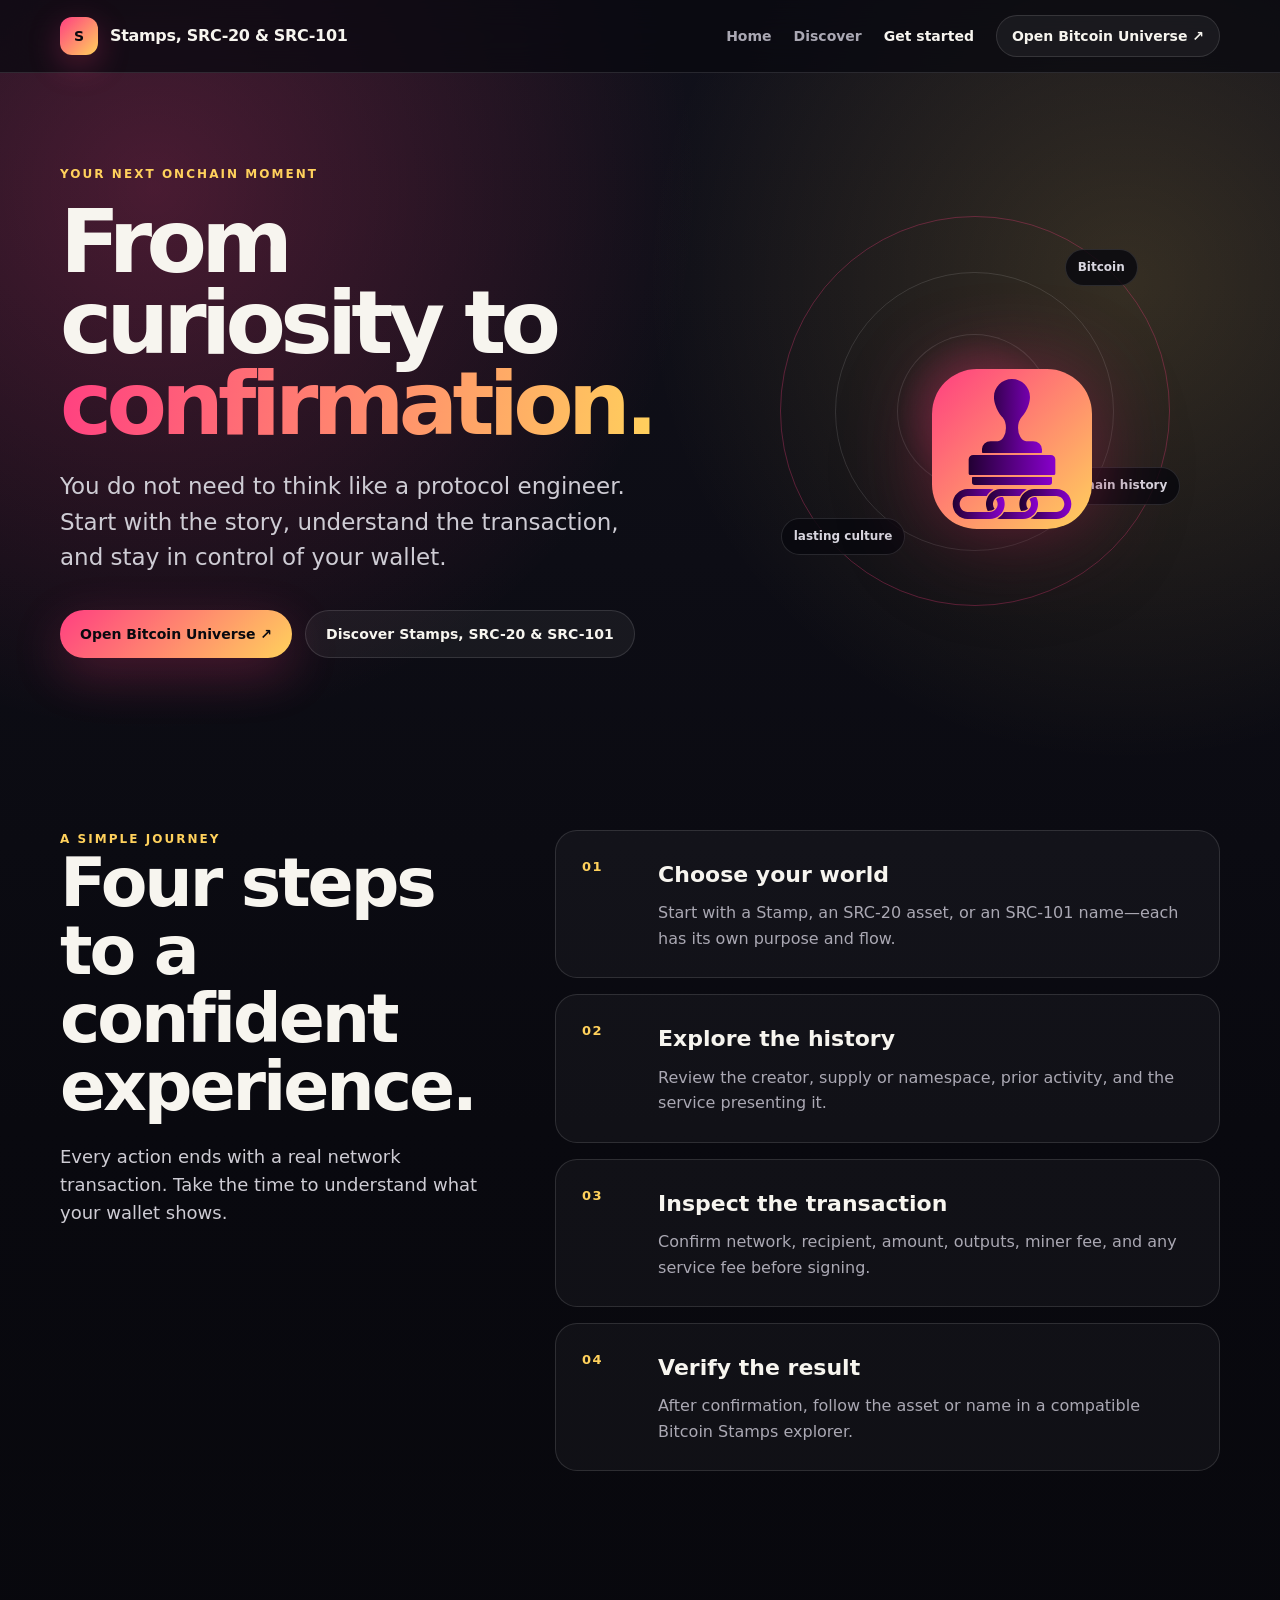
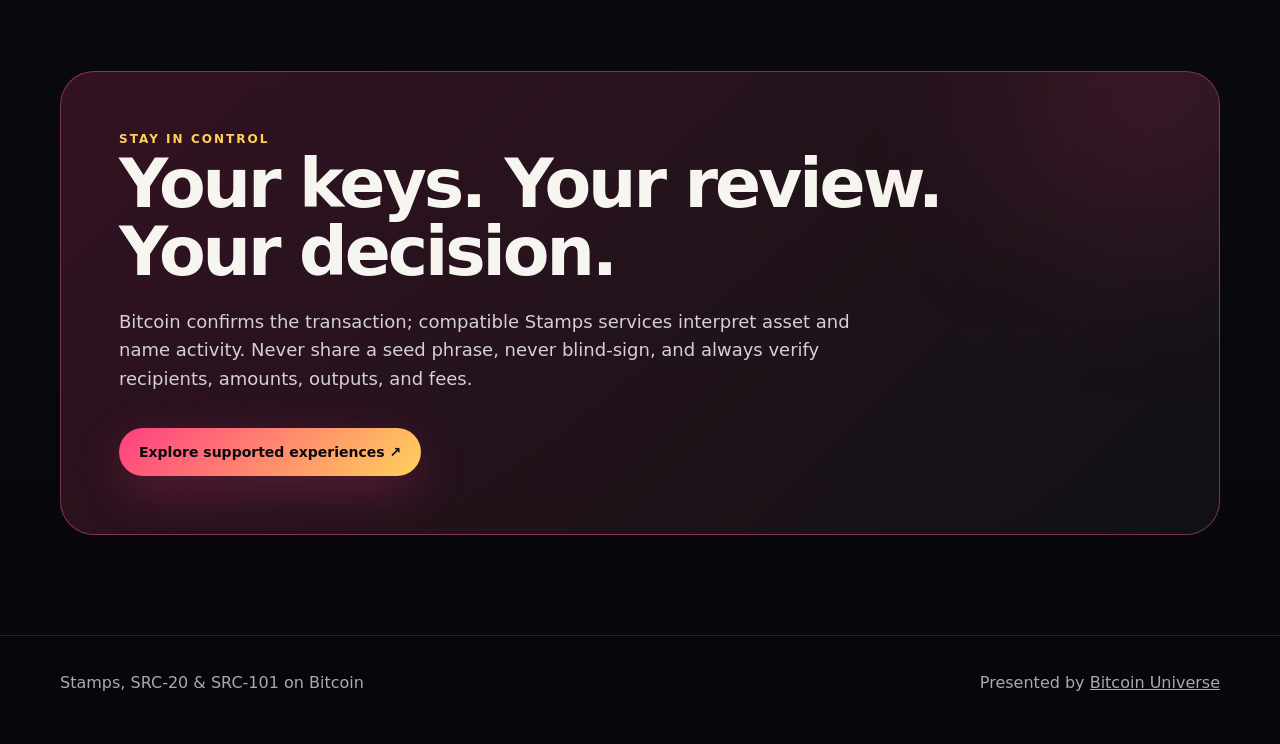
==== commit ecd50785: "docs: make the public experience user-first" ====
--- a/guide.html
+++ b/guide.html
@@ -2,271 +2,17 @@
 <html lang="en">
 <head>
   <meta charset="utf-8">
-  <meta name="viewport" content="width=device-width, initial-scale=1">
-  <meta name="description" content="A careful SRC-20 builder guide within the Stamps, SRC-20 and SRC-101 documentation set, covering preflight, PSBT inspection, broadcast, indexed verification, fees, and recovery.">
-  <meta name="theme-color" content="#0d0a0d">
-  <title>SRC-20 build and verify | Stamps, SRC-20 and SRC-101</title>
+  <meta name="viewport" content="width=device-width,initial-scale=1">
+  <title>Get started with Stamps, SRC-20 & SRC-101 — Bitcoin Universe</title>
+  <meta name="description" content="A simple, user-first path for exploring Stamps, SRC-20 & SRC-101 safely.">
+  <meta name="theme-color" content="#09090f">
   <link rel="stylesheet" href="styles.css">
 </head>
-<body>
-  <a class="skip-link" href="#content">Skip to content</a>
-  <header class="site-header">
-    <div class="topbar">
-      <a class="brand" href="index.html" aria-label="Stamps, SRC-20 and SRC-101 home">
-        <img class="brand-logo" src="assets/stampchain-logo-480.svg" alt="" aria-hidden="true">
-        <span>Stamps, SRC-20 and SRC-101</span>
-      </a>
-      <nav class="site-nav" aria-label="Documentation">
-        <a href="index.html">Overview</a>
-        <a href="reference.html">Protocol reference</a>
-        <a href="https://bitcoinuniverse.github.io/src-101/">SRC-101 docs</a>
-        <a href="guide.html" aria-current="page">Build and verify</a>
-        <a href="universe.html">Universe profile</a>
-        <a href="sources.html">Sources</a>
-      </nav>
-      <a class="header-link" href="security.md">Security notes</a>
-    </div>
-  </header>
-
-  <main id="content">
-    <section class="hero">
-      <div class="wrap hero-grid">
-        <div>
-          <div class="eyebrow">Builder and verification guide</div>
-          <h1>Build.<br><span style="color:var(--green)">Inspect.</span><br>Reconcile.</h1>
-          <p class="lede">An SRC-20 operation is only complete after the correct transaction confirms and the target indexer reports the intended state. This guide treats construction and verification as one workflow.</p>
-          <div class="hero-actions">
-            <a class="button" href="#workflow">Use the release workflow <span aria-hidden="true">&darr;</span></a>
-            <a class="button secondary" href="universe.html">Universe-specific behavior</a>
-          </div>
-        </div>
-        <aside class="hero-panel">
-          <div class="label">The source of truth changes by step</div>
-          <div class="protocol-map">
-            <div>
-              <strong>Before signing</strong>
-              <span>Target indexer state and the fully decoded PSBT.</span>
-            </div>
-            <div>
-              <strong>After broadcast</strong>
-              <span>Txid, network propagation, confirmation depth, and reorg state.</span>
-            </div>
-            <div>
-              <strong>After indexing</strong>
-              <span>Indexer event classification plus deploy, supply, and address-balance results.</span>
-            </div>
-          </div>
-        </aside>
-      </div>
-    </section>
-
-    <section id="workflow">
-      <div class="wrap">
-        <div class="section-head">
-          <div>
-            <div class="eyebrow">End-to-end workflow</div>
-            <h2>Make every decision observable.</h2>
-          </div>
-          <p>The sequence below is deliberately conservative. It prevents the most expensive failure mode: broadcasting a valid Bitcoin transaction that the intended indexer cannot recognize or cannot credit.</p>
-        </div>
-        <div class="steps">
-          <article class="step">
-            <div>
-              <h3>Pin the target indexer, carrier era, and network.</h3>
-              <p>Record the indexer name, release or commit, mainnet or testnet, and the carrier format it accepts at the target chain height. The maintained Stamps indexer is experimental and protocol changes are coordinated through SIPs, so a release pin is part of the integration contract.</p>
-            </div>
-          </article>
-          <article class="step">
-            <div>
-              <h3>Resolve current state immediately before building.</h3>
-              <p>For deploy, look up the case-normalized ticker. For mint, read the deployed maximum, per-mint limit, decimals, and remaining supply. For transfer, read the source address balance from the same indexer you expect to credit the transaction.</p>
-            </div>
-          </article>
-          <article class="step">
-            <div>
-              <h3>Create a strict canonical JSON payload.</h3>
-              <p>Emit lowercase <code>p</code> and <code>op</code>, a compact object, and quoted decimal strings. Use only required fields plus deliberately supported metadata. Do not rely on parser repairs, number truncation, unknown fields, or a JSON address field.</p>
-            </div>
-          </article>
-          <article class="step">
-            <div>
-              <h3>Bind source and destination with transaction positions.</h3>
-              <p>Make the intended source address control the first input. For deployment, that first input defines the creator. For mint and transfer, put the intended credited owner or recipient at output zero. The local deploy profile also uses sender dust at output zero, but that output does not define creator identity.</p>
-            </div>
-          </article>
-          <article class="step">
-            <div>
-              <h3>Use a tested carrier builder, then inspect its PSBT.</h3>
-              <p>Construct the relevant era-specific carrier with a released library or the Universe profile. Do not turn a high-level decoder diagram into a home-grown production encoder without test vectors and indexer evidence.</p>
-            </div>
-          </article>
-          <article class="step">
-            <div>
-              <h3>Review every bitcoin output before signing.</h3>
-              <p>Confirm output zero, the data outputs, change, miner fee, and every product service fee. Verify the network and address formats. A correct SRC-20 payload does not make unfamiliar outputs safe.</p>
-            </div>
-          </article>
-          <article class="step">
-            <div>
-              <h3>Broadcast, persist evidence, and wait for the right observation.</h3>
-              <p>Store the exact JSON, unsigned and signed transaction identifiers where allowed, txid, timestamp, fee rate, and target indexer version. A mempool result is only a transport result. Wait for confirmation and then the target indexer's classification.</p>
-            </div>
-          </article>
-          <article class="step">
-            <div>
-              <h3>Reconcile state and communicate the actual outcome.</h3>
-              <p>Read the indexer's event status, token supply, and both account balances. Tell the user whether Bitcoin confirmed, whether a Stamp payload was recognized, and whether SRC-20 state changed. Treat a reorg as a normal state to revisit.</p>
-            </div>
-          </article>
-        </div>
-      </div>
-    </section>
-
-    <section>
-      <div class="wrap">
-        <div class="section-head">
-          <div>
-            <div class="eyebrow">Preflight checklist</div>
-            <h2>Reject predictable failures locally.</h2>
-          </div>
-          <p>Local validation does not create protocol consensus, but it saves users from paying for obvious mistakes. Reject a request before PSBT creation when any of these conditions fail.</p>
-        </div>
-        <ul class="checklist">
-          <li>The selected network, target indexer, carrier profile, and activation era match one another.</li>
-          <li>The ticker is one to five characters and follows the exact target indexer rules. Use ASCII alphanumeric ticks unless you have deliberate compatibility tests.</li>
-          <li><code>max</code> and <code>lim</code> are positive whole decimal strings at or below <code>18446744073709551615</code>.</li>
-          <li><code>dec</code> is omitted or is an integer from 0 through 18.</li>
-          <li><code>amt</code> is a positive plain decimal string that fits the deployed decimal precision and avoids exponent notation.</li>
-          <li>The token exists before mint or transfer, and the mint or transfer state has been refreshed from the target indexer.</li>
-          <li>The intended source or deploy creator can occupy <code>vin[0]</code>, and the intended mint or transfer recipient can occupy <code>vout[0]</code>.</li>
-          <li>All product fees are shown independently from the miner fee, and the final user-visible cost is based on the actual PSBT outputs.</li>
-        </ul>
-      </div>
-    </section>
-
-    <section>
-      <div class="wrap">
-        <div class="section-head">
-          <div>
-            <div class="eyebrow">PSBT review</div>
-            <h2>Inspect the spend, not only the protocol intent.</h2>
-          </div>
-          <p>Most wallet incidents are output-review failures. Present this review in the product before the wallet is asked to sign, and make it readable without requiring users to understand carrier bytes.</p>
-        </div>
-        <div class="grid two">
-          <article class="card">
-            <div class="kicker">Inputs</div>
-            <h3>Confirm the authority path.</h3>
-            <ul>
-              <li>The first input spends an output controlled by the address whose SRC-20 balance should be used.</li>
-              <li>Every additional input is expected and belongs to the user or an explicitly named funding flow.</li>
-              <li>Input selection has not accidentally spent a protected asset or unexpected UTXO.</li>
-              <li>The transaction is built for the expected Bitcoin network.</li>
-            </ul>
-          </article>
-          <article class="card">
-            <div class="kicker">Outputs</div>
-            <h3>Confirm the routing and cost path.</h3>
-            <ul>
-              <li>Output zero follows the local sender-dust convention for deploy, and belongs to the intended credited minter or transfer recipient for mint and transfer.</li>
-              <li>Data carrier outputs match the selected profile and do not replace the destination at output zero.</li>
-              <li>Change returns to the intended user address.</li>
-              <li>Every fee output has a named recipient, stated purpose, and amount in the review.</li>
-            </ul>
-          </article>
-        </div>
-        <div class="callout danger" style="margin-top:16px">
-          <strong>Never blind-sign a third-party PSBT.</strong>
-          Official SRC-20 material warns that third-party transactions can include additional outputs that send BTC to an address the user does not control. Require an output-level review even when a trusted service prepared the event.
-        </div>
-      </div>
-    </section>
-
-    <section>
-      <div class="wrap">
-        <div class="section-head">
-          <div>
-            <div class="eyebrow">What the indexer can do</div>
-            <h2>Explain caps and failures precisely.</h2>
-          </div>
-          <p>Clear language avoids promising an exact post-state amount before a stateful indexer evaluates the event. The user should understand the intended amount and the valid indexed result.</p>
-        </div>
-        <div class="table-shell">
-          <table>
-            <thead>
-              <tr>
-                <th>Situation</th>
-                <th>Expected state behavior</th>
-                <th>Good product copy</th>
-              </tr>
-            </thead>
-            <tbody>
-              <tr>
-                <td>Mint request exceeds <code>lim</code></td>
-                <td>The eligible result is capped by the per-mint limit.</td>
-                <td>"The indexer may credit up to the token's per-mint limit, not the entire requested amount."</td>
-              </tr>
-              <tr>
-                <td>Mint request exceeds remaining supply</td>
-                <td>The eligible result is capped by the remaining supply.</td>
-                <td>"The indexer may credit only the remaining unminted supply."</td>
-              </tr>
-              <tr>
-                <td>Supply already exhausted</td>
-                <td>The mint is an invalid SRC-20 transition.</td>
-                <td>"Bitcoin may confirm this transaction, but the token is already fully minted."</td>
-              </tr>
-              <tr>
-                <td>Transfer exceeds indexed balance</td>
-                <td>The transfer is invalid and changes neither account balance.</td>
-                <td>"This transfer cannot be credited because the indexed source balance is insufficient."</td>
-              </tr>
-              <tr>
-                <td>Carrier recognized but state invalid</td>
-                <td>Can remain a valid Stamp while failing SRC-20 state rules.</td>
-                <td>"The transaction was recognized on-chain, but it did not create the requested SRC-20 ledger change."</td>
-              </tr>
-            </tbody>
-          </table>
-        </div>
-      </div>
-    </section>
-
-    <section>
-      <div class="wrap">
-        <div class="section-head">
-          <div>
-            <div class="eyebrow">Recovery and support evidence</div>
-            <h2>Capture enough to reproduce an outcome.</h2>
-          </div>
-          <p>A support request should be diagnosable without asking a user to expose seed phrases, private keys, or unnecessary wallet data.</p>
-        </div>
-        <div class="grid three">
-          <article class="card">
-            <div class="kicker">Capture</div>
-            <h3>Stable diagnostic data</h3>
-            <p>Txid, network, chain height or confirmation count, target indexer version, action, case-normalized tick, requested amount, output-zero address, and event status.</p>
-          </article>
-          <article class="card">
-            <div class="kicker">Compare</div>
-            <h3>Before and after state</h3>
-            <p>Persist the preflight balance or supply snapshot and compare it with the post-indexed state. Use the same indexer for both readings.</p>
-          </article>
-          <article class="card danger">
-            <div class="kicker">Never request</div>
-            <h3>Secret material</h3>
-            <p>Never request a seed phrase, private key, signing secret, or a full wallet export. A txid and a redacted PSBT output summary are normally sufficient.</p>
-          </article>
-        </div>
-      </div>
-    </section>
-  </main>
-
-  <footer class="footer">
-    <div class="wrap">
-      <span>Stamps, SRC-20 and SRC-101, a Bitcoin Universe documentation guide.</span>
-      <span><a href="security.md">Security notes</a> | Reviewed 2026-07-18</span>
-    </div>
-  </footer>
-</body>
-</html>
+<body style="--accent:#ff3f81;--accent-2:#ffd15c">
+<div class="topbar"><div class="wrap nav"><a class="brand" href="index.html"><span class="brand-mark">S</span><span>Stamps, SRC-20 & SRC-101</span></a><nav class="nav-links" aria-label="Main navigation"><a href="index.html">Home</a><a href="reference.html">Discover</a><a href="guide.html" aria-current="page">Get started</a><a class="nav-cta" href="https://inscribe.bitcoinuniverse.io/">Open Bitcoin Universe ↗</a></nav></div></div>
+<main>
+  <div class="wrap hero compact"><div><div class="eyebrow">Your next onchain moment</div><h1>From curiosity to <span class="gradient">confirmation.</span></h1><p class="lede">You do not need to think like a protocol engineer. Start with the story, understand the transaction, and stay in control of your wallet.</p><div class="actions"><a class="button primary" href="https://inscribe.bitcoinuniverse.io/">Open Bitcoin Universe ↗</a><a class="button secondary" href="reference.html">Discover Stamps, SRC-20 & SRC-101</a></div></div><div class="hero-art"><div class="orbit"><img class="logo-art core" src="assets/stampchain-logo-480.svg" alt=""><span class="spark one">Bitcoin</span><span class="spark two">lasting culture</span><span class="spark three">onchain history</span></div></div></div>
+  <section><div class="wrap story"><div class="story-copy"><div class="eyebrow">A simple journey</div><h2>Four steps to a confident experience.</h2><p class="lede" style="font-size:18px;margin-top:22px">Every action ends with a real network transaction. Take the time to understand what your wallet shows.</p></div><div class="story-list"><article class="story-item"><b>01</b><div><h3>Choose your world</h3><p>Start with a Stamp, an SRC-20 asset, or an SRC-101 name—each has its own purpose and flow.</p></div></article><article class="story-item"><b>02</b><div><h3>Explore the history</h3><p>Review the creator, supply or namespace, prior activity, and the service presenting it.</p></div></article><article class="story-item"><b>03</b><div><h3>Inspect the transaction</h3><p>Confirm network, recipient, amount, outputs, miner fee, and any service fee before signing.</p></div></article><article class="story-item"><b>04</b><div><h3>Verify the result</h3><p>After confirmation, follow the asset or name in a compatible Bitcoin Stamps explorer.</p></div></article></div></div></section>
+  <section><div class="wrap spotlight"><div class="eyebrow">Stay in control</div><h2>Your keys. Your review. Your decision.</h2><p>Bitcoin confirms the transaction; compatible Stamps services interpret asset and name activity. Never share a seed phrase, never blind-sign, and always verify recipients, amounts, outputs, and fees.</p><div class="actions"><a class="button primary" href="https://inscribe.bitcoinuniverse.io/">Explore supported experiences ↗</a></div></div></section>
+</main>
+<footer><div class="wrap footer-inner"><span>Stamps, SRC-20 & SRC-101 on Bitcoin</span><span>Presented by <a href="https://github.com/bitcoinuniverse/src-20">Bitcoin Universe</a></span></div></footer></body></html>
--- a/styles.css
+++ b/styles.css
@@ -1,835 +1,137 @@
 :root {
-  --ink: #fbf8ff;
-  --muted: #d8cae4;
-  --soft: #aa99b8;
-  --paper: #0d0a0d;
-  --panel: #190c20;
-  --panel-raised: #26102f;
-  --line: rgba(232, 210, 247, 0.17);
-  --green: #9d00d6;
-  --green-strong: #bb00ff;
-  --amber: #ffc46b;
-  --red: #ff9aa3;
-  --blue: #c6a0ff;
-  --max: 1180px;
   color-scheme: dark;
+  --ink: #f7f5ef;
+  --muted: #aaa8b3;
+  --panel: rgba(255, 255, 255, 0.06);
+  --line: rgba(255, 255, 255, 0.12);
+  --accent: #ff8a3d;
+  --accent-2: #ffd166;
+  --bg: #09090f;
+  font-family: Inter, ui-sans-serif, system-ui, -apple-system, BlinkMacSystemFont, "Segoe UI", sans-serif;
 }
-
-* {
-  box-sizing: border-box;
-}
-
-html {
-  scroll-behavior: smooth;
-}
-
+* { box-sizing: border-box; }
+html { scroll-behavior: smooth; }
 body {
   margin: 0;
+  min-width: 320px;
   color: var(--ink);
   background:
-    radial-gradient(900px 500px at 88% -10%, rgba(157, 0, 214, 0.3), transparent 68%),
-    radial-gradient(820px 480px at -12% 42%, rgba(102, 0, 153, 0.24), transparent 72%),
-    var(--paper);
-  font: 16px/1.65 Inter, ui-sans-serif, system-ui, -apple-system, BlinkMacSystemFont, "Segoe UI", sans-serif;
+    radial-gradient(circle at 12% 8%, color-mix(in srgb, var(--accent) 24%, transparent), transparent 34rem),
+    radial-gradient(circle at 88% 12%, color-mix(in srgb, var(--accent-2) 16%, transparent), transparent 30rem),
+    linear-gradient(180deg, #11111b 0%, var(--bg) 48%, #07070b 100%);
+  line-height: 1.6;
 }
-
-a {
-  color: var(--green);
+body::before {
+  content: "";
+  position: fixed;
+  inset: 0;
+  pointer-events: none;
+  opacity: 0.18;
+  background-image: linear-gradient(rgba(255,255,255,.025) 1px, transparent 1px), linear-gradient(90deg, rgba(255,255,255,.025) 1px, transparent 1px);
+  background-size: 42px 42px;
+  mask-image: linear-gradient(to bottom, #000, transparent 78%);
 }
-
-a:hover {
-  color: #edccff;
-}
-
-code,
-pre,
-.mono {
-  font-family: ui-monospace, SFMono-Regular, Consolas, "Liberation Mono", monospace;
-}
-
-code {
-  color: #f0d5ff;
-  font-size: 0.92em;
-}
-
-.skip-link {
-  position: fixed;
-  top: 10px;
-  left: 10px;
-  z-index: 10;
-  transform: translateY(-160%);
-  padding: 9px 12px;
-  border-radius: 8px;
-  background: var(--green-strong);
-  color: #fff;
-  font-weight: 800;
-}
-
-.skip-link:focus {
-  transform: translateY(0);
-}
-
-.site-header {
-  border-bottom: 1px solid var(--line);
-  background: rgba(13, 10, 13, 0.88);
-  backdrop-filter: blur(16px);
+a { color: inherit; }
+.wrap { width: min(1160px, calc(100% - 40px)); margin: 0 auto; }
+.topbar {
   position: sticky;
   top: 0;
-  z-index: 5;
+  z-index: 20;
+  backdrop-filter: blur(18px);
+  background: rgba(9,9,15,.75);
+  border-bottom: 1px solid var(--line);
 }
-
-.topbar,
-.wrap {
-  width: min(var(--max), calc(100% - 40px));
-  margin: 0 auto;
-}
-
-.topbar {
-  min-height: 72px;
-  display: flex;
-  align-items: center;
-  gap: 20px;
-}
-
-.brand {
-  display: inline-flex;
-  align-items: center;
-  gap: 10px;
-  min-width: max-content;
-  text-decoration: none;
-  color: var(--ink);
-  font-weight: 800;
-  letter-spacing: -0.025em;
-}
-
-.brand:hover {
-  color: var(--ink);
-}
-
-.brand-logo {
-  width: 34px;
-  height: 34px;
-  object-fit: contain;
-  filter: drop-shadow(0 0 16px rgba(187, 0, 255, 0.38));
-}
-
-.site-nav {
-  display: flex;
-  align-items: center;
-  gap: 3px;
-  margin-left: auto;
-}
-
-.site-nav a,
-.header-link {
-  color: var(--muted);
-  text-decoration: none;
-  font-size: 14px;
-  padding: 8px 10px;
-  border-radius: 8px;
-}
-
-.site-nav a:hover,
-.site-nav a[aria-current="page"],
-.header-link:hover {
-  color: var(--ink);
-  background: rgba(255, 255, 255, 0.07);
-}
-
-.header-link {
-  border: 1px solid var(--line);
-  color: var(--ink);
-}
-
-main {
-  overflow: hidden;
-}
-
-.hero {
-  position: relative;
-  padding: 80px 0 56px;
-}
-
-.hero-grid {
+.nav { min-height: 72px; display: flex; align-items: center; justify-content: space-between; gap: 24px; }
+.brand { display: inline-flex; align-items: center; gap: 12px; text-decoration: none; font-weight: 800; letter-spacing: -.02em; }
+.brand-mark {
   display: grid;
-  grid-template-columns: minmax(0, 1.1fr) minmax(280px, 0.72fr);
-  align-items: center;
-  gap: 60px;
-}
-
-.hero-brand-lockup,
-.hero-panel-brand {
-  display: inline-flex;
-  align-items: center;
-  gap: 10px;
-  color: #e8cff8;
-  font-size: 12px;
-  font-weight: 800;
-  letter-spacing: 0.11em;
-  text-transform: uppercase;
-}
-
-.hero-brand-lockup {
-  margin-bottom: 16px;
-}
-
-.hero-brand-lockup img {
-  width: 42px;
-  height: 42px;
-  filter: drop-shadow(0 0 18px rgba(187, 0, 255, 0.44));
-}
-
-.hero-panel-brand {
-  margin-bottom: 18px;
-  color: #c9b8d5;
-}
-
-.hero-panel-brand img {
-  width: 36px;
-  height: 36px;
-}
-
-.eyebrow {
-  color: var(--green);
-  font-size: 12px;
-  font-weight: 800;
-  letter-spacing: 0.14em;
-  text-transform: uppercase;
-}
-
-h1,
-h2,
-h3,
-h4 {
-  color: var(--ink);
-  line-height: 1.08;
-}
-
-h1 {
-  max-width: 800px;
-  margin: 12px 0 22px;
-  font-size: clamp(46px, 7.2vw, 82px);
-  letter-spacing: -0.067em;
-}
-
-h2 {
-  margin: 0;
-  font-size: clamp(30px, 4vw, 50px);
-  letter-spacing: -0.047em;
-}
-
-h3 {
-  margin: 0 0 8px;
-  font-size: 20px;
-  letter-spacing: -0.025em;
-}
-
-h4 {
-  margin: 0 0 8px;
-  font-size: 16px;
-}
-
-p {
-  margin: 0 0 1em;
-}
-
-.lede {
-  max-width: 730px;
-  color: #e4d8eb;
-  font-size: 20px;
-}
-
-.hero-actions,
-.chips {
-  display: flex;
-  flex-wrap: wrap;
-  gap: 10px;
-}
-
-.hero-actions {
-  margin-top: 28px;
-}
-
-.button {
-  display: inline-flex;
-  align-items: center;
-  gap: 8px;
-  min-height: 42px;
-  padding: 10px 14px;
-  border: 1px solid transparent;
-  border-radius: 10px;
-  background: linear-gradient(135deg, var(--green), var(--green-strong));
-  color: #fff;
-  text-decoration: none;
-  font-weight: 800;
-  box-shadow: 0 12px 28px rgba(157, 0, 214, 0.24);
-}
-
-.button:hover {
-  color: #fff;
-  background: var(--green-strong);
-  transform: translateY(-1px);
-}
-
-.button.secondary {
-  border-color: var(--line);
-  background: rgba(157, 0, 214, 0.09);
-  color: var(--ink);
-  box-shadow: none;
-}
-
-.button.secondary:hover {
-  background: rgba(187, 0, 255, 0.16);
-  color: var(--ink);
-}
-
-.chip {
-  display: inline-flex;
-  align-items: center;
-  min-height: 28px;
-  padding: 4px 9px;
-  border: 1px solid var(--line);
-  border-radius: 999px;
-  color: #c5d3cd;
-  background: rgba(255, 255, 255, 0.03);
-  font-size: 12px;
-}
-
-.hero-panel,
-.card,
-.callout,
-.table-shell,
-.code-card,
-details {
-  border: 1px solid var(--line);
-  background: linear-gradient(145deg, rgba(255, 255, 255, 0.065), rgba(255, 255, 255, 0.022));
-  border-radius: 16px;
-}
-
-.hero-panel {
-  position: relative;
-  overflow: hidden;
-  padding: 24px;
-  background: linear-gradient(145deg, rgba(157, 0, 214, 0.15), rgba(255, 255, 255, 0.025));
-  box-shadow: 0 22px 80px rgba(0, 0, 0, 0.28), 0 0 0 1px rgba(187, 0, 255, 0.08) inset;
-}
-
-.hero-panel .label {
-  color: var(--soft);
-  font-size: 12px;
-  font-weight: 800;
-  letter-spacing: 0.1em;
-  text-transform: uppercase;
-}
-
-.protocol-map {
-  display: grid;
-  gap: 12px;
-  margin-top: 18px;
-}
-
-.protocol-map div {
-  padding: 14px;
-  border: 1px solid var(--line);
-  border-radius: 10px;
-  background: rgba(22, 7, 31, 0.52);
-}
-
-.protocol-map strong {
-  display: block;
-  color: var(--green);
-  margin-bottom: 2px;
-}
-
-.protocol-map span {
-  color: var(--muted);
+  place-items: center;
+  width: 38px;
+  height: 38px;
+  border-radius: 12px;
+  color: #09090f;
+  background: linear-gradient(135deg, var(--accent), var(--accent-2));
+  box-shadow: 0 10px 32px color-mix(in srgb, var(--accent) 28%, transparent);
   font-size: 14px;
 }
-
-.divider {
-  height: 1px;
-  background: var(--line);
+.nav-links { display: flex; align-items: center; gap: 22px; }
+.nav-links a { color: var(--muted); text-decoration: none; font-size: 14px; font-weight: 650; }
+.nav-links a:hover, .nav-links a[aria-current="page"] { color: var(--ink); }
+.nav-links .nav-cta { color: var(--ink); border: 1px solid var(--line); border-radius: 999px; padding: 9px 15px; background: rgba(255,255,255,.05); }
+.hero { min-height: 680px; display: grid; grid-template-columns: minmax(0, 1.1fr) minmax(320px, .9fr); align-items: center; gap: 70px; padding: 92px 0 72px; }
+.hero.compact { min-height: 560px; }
+.eyebrow { color: var(--accent-2); font-size: 12px; font-weight: 850; letter-spacing: .17em; text-transform: uppercase; }
+h1, h2, h3, p { margin-top: 0; }
+h1 { max-width: 880px; margin: 18px 0 24px; font-size: clamp(54px, 8vw, 112px); line-height: .92; letter-spacing: -.065em; }
+.hero.compact h1 { font-size: clamp(48px, 7vw, 88px); }
+.gradient { color: transparent; background: linear-gradient(100deg, var(--accent), var(--accent-2)); background-clip: text; -webkit-background-clip: text; }
+.lede { max-width: 690px; color: #ceccd4; font-size: clamp(18px, 2.2vw, 23px); line-height: 1.55; }
+.actions { display: flex; flex-wrap: wrap; gap: 13px; margin-top: 34px; }
+.button { display: inline-flex; align-items: center; justify-content: center; gap: 10px; min-height: 48px; padding: 0 20px; border-radius: 999px; text-decoration: none; font-size: 14px; font-weight: 800; }
+.button.primary { color: #09090f; background: linear-gradient(135deg, var(--accent), var(--accent-2)); box-shadow: 0 16px 50px color-mix(in srgb, var(--accent) 24%, transparent); }
+.button.secondary { border: 1px solid var(--line); background: rgba(255,255,255,.05); }
+.hero-art { position: relative; min-height: 430px; display: grid; place-items: center; }
+.orbit { width: min(390px, 88vw); aspect-ratio: 1; border-radius: 50%; border: 1px solid color-mix(in srgb, var(--accent) 30%, transparent); position: relative; animation: float 7s ease-in-out infinite; }
+.orbit::before, .orbit::after { content: ""; position: absolute; border-radius: inherit; border: 1px solid var(--line); }
+.orbit::before { inset: 14%; }
+.orbit::after { inset: 30%; background: radial-gradient(circle, color-mix(in srgb, var(--accent) 30%, transparent), transparent 70%); }
+.core { position: absolute; inset: 39%; z-index: 2; display: grid; place-items: center; border-radius: 28%; color: #09090f; font-size: clamp(18px, 3vw, 32px); font-weight: 950; background: linear-gradient(135deg, var(--accent), var(--accent-2)); box-shadow: 0 0 80px color-mix(in srgb, var(--accent) 38%, transparent); }
+.spark { position: absolute; display: inline-flex; padding: 8px 12px; border: 1px solid var(--line); border-radius: 999px; background: rgba(9,9,15,.84); color: #d8d6df; font-size: 12px; font-weight: 750; }
+.spark.one { top: 8%; right: 8%; }
+.spark.two { bottom: 13%; left: 0; }
+.spark.three { right: -3%; bottom: 26%; }
+.logo-art { max-width: 76%; max-height: 160px; filter: drop-shadow(0 18px 36px rgba(0,0,0,.36)); }
+.band { border-top: 1px solid var(--line); border-bottom: 1px solid var(--line); background: rgba(255,255,255,.025); }
+.band-inner { min-height: 92px; display: flex; align-items: center; justify-content: space-between; gap: 24px; color: #d7d5dc; }
+.band strong { color: var(--accent-2); }
+section { padding: 100px 0; }
+.section-head { display: grid; grid-template-columns: minmax(0, 1fr) minmax(280px, .6fr); gap: 70px; align-items: end; margin-bottom: 46px; }
+h2 { max-width: 760px; margin-bottom: 0; font-size: clamp(38px, 6vw, 68px); line-height: 1; letter-spacing: -.045em; }
+.section-head p { color: var(--muted); margin-bottom: 3px; }
+.grid { display: grid; grid-template-columns: repeat(3, minmax(0,1fr)); gap: 18px; }
+.card { min-height: 240px; padding: 30px; border: 1px solid var(--line); border-radius: 26px; background: linear-gradient(145deg, rgba(255,255,255,.075), rgba(255,255,255,.025)); box-shadow: 0 24px 70px rgba(0,0,0,.16); }
+.card .num { color: var(--accent-2); font-size: 11px; font-weight: 900; letter-spacing: .16em; }
+.card h3 { margin: 34px 0 12px; font-size: 25px; line-height: 1.15; letter-spacing: -.025em; }
+.card p { color: var(--muted); margin-bottom: 0; }
+.story { display: grid; grid-template-columns: .78fr 1.22fr; gap: 70px; align-items: start; }
+.story-copy { position: sticky; top: 110px; }
+.story-list { display: grid; gap: 16px; }
+.story-item { display: grid; grid-template-columns: 58px 1fr; gap: 18px; padding: 26px; border: 1px solid var(--line); border-radius: 22px; background: rgba(255,255,255,.035); }
+.story-item b { color: var(--accent-2); font-size: 13px; letter-spacing: .1em; }
+.story-item h3 { margin-bottom: 8px; font-size: 22px; }
+.story-item p { color: var(--muted); margin-bottom: 0; }
+.spotlight { overflow: hidden; position: relative; padding: 58px; border: 1px solid color-mix(in srgb, var(--accent) 34%, var(--line)); border-radius: 34px; background: linear-gradient(135deg, color-mix(in srgb, var(--accent) 18%, transparent), rgba(255,255,255,.04)); }
+.spotlight::after { content: ""; position: absolute; width: 280px; height: 280px; right: -80px; top: -120px; border-radius: 50%; background: var(--accent); filter: blur(100px); opacity: .18; }
+.spotlight h2 { max-width: 870px; }
+.spotlight p { max-width: 760px; margin: 22px 0 0; color: #d3d0da; font-size: 18px; }
+.fact-list { display: grid; grid-template-columns: repeat(2, minmax(0,1fr)); gap: 15px; }
+.fact { padding: 24px; border-left: 2px solid var(--accent); background: rgba(255,255,255,.035); border-radius: 0 18px 18px 0; }
+.fact strong { display: block; margin-bottom: 6px; }
+.fact span { color: var(--muted); }
+.source-list { display: grid; gap: 12px; }
+.source { display: flex; align-items: center; justify-content: space-between; gap: 20px; padding: 18px 20px; border: 1px solid var(--line); border-radius: 16px; text-decoration: none; background: rgba(255,255,255,.03); }
+.source:hover { border-color: var(--accent); }
+.source span:last-child { color: var(--accent-2); }
+footer { padding: 34px 0 48px; color: var(--muted); border-top: 1px solid var(--line); }
+.footer-inner { display: flex; align-items: center; justify-content: space-between; gap: 20px; }
+@keyframes float { 0%,100% { transform: translateY(0) rotate(-2deg); } 50% { transform: translateY(-13px) rotate(2deg); } }
+@media (max-width: 860px) {
+  .nav-links a:not(.nav-cta) { display: none; }
+  .hero, .section-head, .story { grid-template-columns: 1fr; gap: 40px; }
+  .hero { padding-top: 70px; }
+  .hero-art { min-height: 360px; }
+  .grid { grid-template-columns: 1fr !important; }
+  .story-copy { position: static; }
+  .fact-list { grid-template-columns: 1fr; }
 }
-
-section {
-  padding: 80px 0;
+@media (max-width: 560px) {
+  .wrap { width: min(100% - 28px, 1160px); }
+  .nav { min-height: 64px; }
+  .brand span:last-child { max-width: 150px; white-space: nowrap; overflow: hidden; text-overflow: ellipsis; }
+  h1 { font-size: clamp(48px, 17vw, 72px); }
+  .hero { min-height: auto; padding-bottom: 50px; }
+  .hero-art { min-height: 300px; }
+  .spotlight { padding: 32px 24px; }
+  section { padding: 76px 0; }
+  .band-inner, .footer-inner { align-items: flex-start; flex-direction: column; padding: 22px 0; }
 }
-
-.section-head {
-  display: grid;
-  grid-template-columns: minmax(0, 0.95fr) minmax(0, 1.05fr);
-  align-items: end;
-  gap: 50px;
-  margin-bottom: 34px;
-}
-
-.section-head p {
-  margin: 0;
-  color: var(--muted);
-  font-size: 17px;
-}
-
-.grid {
-  display: grid;
-  gap: 16px;
-}
-
-.grid.two {
-  grid-template-columns: repeat(2, minmax(0, 1fr));
-}
-
-.grid.three {
-  grid-template-columns: repeat(3, minmax(0, 1fr));
-}
-
-.grid.four {
-  grid-template-columns: repeat(4, minmax(0, 1fr));
-}
-
-.card {
-  padding: 20px;
-}
-
-.card p,
-.card li {
-  color: var(--muted);
-  font-size: 14px;
-}
-
-.card ul {
-  margin: 12px 0 0;
-  padding-left: 18px;
-}
-
-.card .kicker {
-  color: var(--green);
-  font-size: 11px;
-  font-weight: 800;
-  letter-spacing: 0.1em;
-  text-transform: uppercase;
-}
-
-.card.warn .kicker {
-  color: var(--amber);
-}
-
-.card.danger .kicker {
-  color: var(--red);
-}
-
-.callout {
-  padding: 20px 22px;
-  color: #eadff0;
-  border-left: 3px solid var(--green);
-}
-
-.callout.warning {
-  border-left-color: var(--amber);
-  background: rgba(255, 196, 107, 0.08);
-}
-
-.callout.danger {
-  border-left-color: var(--red);
-  background: rgba(255, 143, 144, 0.08);
-}
-
-.callout strong {
-  display: block;
-  margin-bottom: 4px;
-  color: var(--ink);
-}
-
-.timeline {
-  display: grid;
-  grid-template-columns: repeat(4, minmax(0, 1fr));
-  gap: 14px;
-}
-
-.timeline article {
-  position: relative;
-  min-height: 180px;
-  padding: 20px;
-  border-top: 2px solid var(--green);
-  background: linear-gradient(180deg, rgba(157, 0, 214, 0.09), rgba(255, 255, 255, 0.025));
-}
-
-.timeline .height {
-  color: var(--green);
-  font: 800 12px/1 ui-monospace, monospace;
-}
-
-.timeline h3 {
-  margin-top: 18px;
-  font-size: 18px;
-}
-
-.timeline p {
-  color: var(--muted);
-  font-size: 14px;
-}
-
-.table-shell {
-  overflow-x: auto;
-}
-
-table {
-  width: 100%;
-  min-width: 720px;
-  border-collapse: collapse;
-}
-
-th,
-td {
-  padding: 15px 16px;
-  border-bottom: 1px solid var(--line);
-  text-align: left;
-  vertical-align: top;
-}
-
-th {
-  color: var(--green);
-  background: rgba(255, 255, 255, 0.035);
-  font-size: 11px;
-  font-weight: 800;
-  letter-spacing: 0.1em;
-  text-transform: uppercase;
-}
-
-td {
-  color: #ded2e7;
-  font-size: 14px;
-}
-
-td:first-child {
-  color: var(--ink);
-  font-weight: 700;
-}
-
-tr:last-child td {
-  border-bottom: 0;
-}
-
-.code-grid {
-  display: grid;
-  grid-template-columns: repeat(3, minmax(0, 1fr));
-  gap: 16px;
-}
-
-.code-card {
-  overflow: hidden;
-}
-
-.code-card header {
-  display: flex;
-  align-items: center;
-  justify-content: space-between;
-  gap: 12px;
-  padding: 12px 15px;
-  border-bottom: 1px solid var(--line);
-  color: var(--ink);
-  font-size: 13px;
-  font-weight: 800;
-}
-
-.code-card header span {
-  color: var(--soft);
-  font-size: 11px;
-  font-weight: 700;
-  letter-spacing: 0.08em;
-}
-
-pre {
-  overflow: auto;
-  margin: 0;
-  padding: 16px;
-  color: #f0d5ff;
-  background: #120716;
-  font-size: 12.5px;
-  line-height: 1.65;
-}
-
-.steps {
-  display: grid;
-  gap: 0;
-  counter-reset: step;
-}
-
-.step {
-  position: relative;
-  display: grid;
-  grid-template-columns: 55px minmax(0, 1fr);
-  gap: 16px;
-  padding: 22px 0;
-  border-bottom: 1px solid var(--line);
-}
-
-.step::before {
-  content: counter(step, decimal-leading-zero);
-  counter-increment: step;
-  color: var(--green);
-  font: 800 13px/1 ui-monospace, monospace;
-}
-
-.step h3 {
-  margin: 0 0 7px;
-}
-
-.step p,
-.step li {
-  color: var(--muted);
-  font-size: 14px;
-}
-
-.step ul {
-  margin: 10px 0 0;
-  padding-left: 18px;
-}
-
-.checklist {
-  display: grid;
-  gap: 10px;
-  margin: 0;
-  padding: 0;
-  list-style: none;
-}
-
-.checklist li {
-  display: flex;
-  align-items: flex-start;
-  gap: 11px;
-  padding: 13px 14px;
-  border: 1px solid var(--line);
-  border-radius: 10px;
-  color: #eadff0;
-  background: rgba(157, 0, 214, 0.06);
-}
-
-.checklist li::before {
-  content: "+";
-  display: grid;
-  flex: 0 0 20px;
-  place-items: center;
-  width: 20px;
-  height: 20px;
-  border-radius: 50%;
-  background: rgba(187, 0, 255, 0.17);
-  color: var(--green);
-  font-weight: 900;
-}
-
-.source-list {
-  display: grid;
-  gap: 10px;
-}
-
-.source-list a {
-  display: flex;
-  justify-content: space-between;
-  gap: 18px;
-  padding: 14px 16px;
-  border: 1px solid var(--line);
-  border-radius: 11px;
-  background: rgba(255, 255, 255, 0.025);
-  color: var(--ink);
-  text-decoration: none;
-}
-
-.source-list a:hover {
-  border-color: rgba(187, 0, 255, 0.58);
-  color: var(--ink);
-}
-
-.source-list small {
-  color: var(--soft);
-  white-space: nowrap;
-}
-
-.note-list {
-  display: grid;
-  gap: 12px;
-}
-
-.note-list article {
-  padding: 14px 0 14px 18px;
-  border-left: 2px solid var(--line);
-}
-
-.note-list h3 {
-  margin: 0 0 4px;
-  font-size: 16px;
-}
-
-.note-list p {
-  margin: 0;
-  color: var(--muted);
-  font-size: 14px;
-}
-
-details {
-  padding: 0 18px;
-}
-
-details + details {
-  margin-top: 10px;
-}
-
-summary {
-  padding: 16px 0;
-  cursor: pointer;
-  color: var(--ink);
-  font-weight: 800;
-}
-
-details p,
-details ul {
-  color: var(--muted);
-  font-size: 14px;
-}
-
-.status {
-  display: inline-flex;
-  align-items: center;
-  gap: 7px;
-  padding: 5px 8px;
-  border-radius: 999px;
-  background: rgba(255, 196, 107, 0.12);
-  color: #ffe0a6;
-  font-size: 12px;
-  font-weight: 800;
-}
-
-.status::before {
-  content: "";
-  width: 7px;
-  height: 7px;
-  border-radius: 50%;
-  background: var(--amber);
-}
-
-.footer {
-  margin-top: 20px;
-  border-top: 1px solid var(--line);
-  color: var(--soft);
-  font-size: 13px;
-}
-
-.footer .wrap {
-  display: flex;
-  flex-wrap: wrap;
-  justify-content: space-between;
-  gap: 12px;
-  padding: 32px 0 46px;
-}
-
-.footer a {
-  color: #e5c8f6;
-}
-
-.muted {
-  color: var(--muted);
-}
-
-.small {
-  font-size: 13px;
-}
-
-.source-date {
-  color: var(--soft);
-  font-size: 13px;
-}
-
-:where(a, button, summary, [tabindex]):focus-visible {
-  outline: 3px solid #e5c8f6;
-  outline-offset: 3px;
-}
-
-@media (prefers-reduced-motion: reduce) {
-  html {
-    scroll-behavior: auto;
-  }
-
-  *,
-  *::before,
-  *::after {
-    transition-duration: 0.01ms !important;
-    animation-duration: 0.01ms !important;
-    animation-iteration-count: 1 !important;
-  }
-}
-
-@media (max-width: 1040px) and (min-width: 861px) {
-  .topbar {
-    min-height: auto;
-    padding: 13px 0;
-    flex-wrap: wrap;
-    gap: 10px;
-  }
-
-  .site-nav {
-    order: 3;
-    width: 100%;
-    overflow-x: auto;
-    margin-left: 0;
-  }
-
-  .header-link {
-    margin-left: auto;
-  }
-}
-
-@media (max-width: 860px) {
-  .topbar {
-    min-height: auto;
-    padding: 13px 0;
-    flex-wrap: wrap;
-    gap: 10px;
-  }
-
-  .site-nav {
-    order: 3;
-    width: 100%;
-    overflow-x: auto;
-    margin-left: 0;
-  }
-
-  .header-link {
-    margin-left: auto;
-  }
-
-  .hero {
-    padding: 56px 0 36px;
-  }
-
-  .hero-grid,
-  .section-head,
-  .grid.two,
-  .grid.three,
-  .grid.four,
-  .timeline,
-  .code-grid {
-    grid-template-columns: 1fr;
-  }
-
-  .section-head {
-    gap: 16px;
-  }
-
-  section {
-    padding: 54px 0;
-  }
-}
-
-@media (max-width: 520px) {
-  .topbar,
-  .wrap {
-    width: min(var(--max), calc(100% - 30px));
-  }
-
-  .header-link {
-    display: none;
-  }
-
-  h1 {
-    font-size: 47px;
-  }
-}
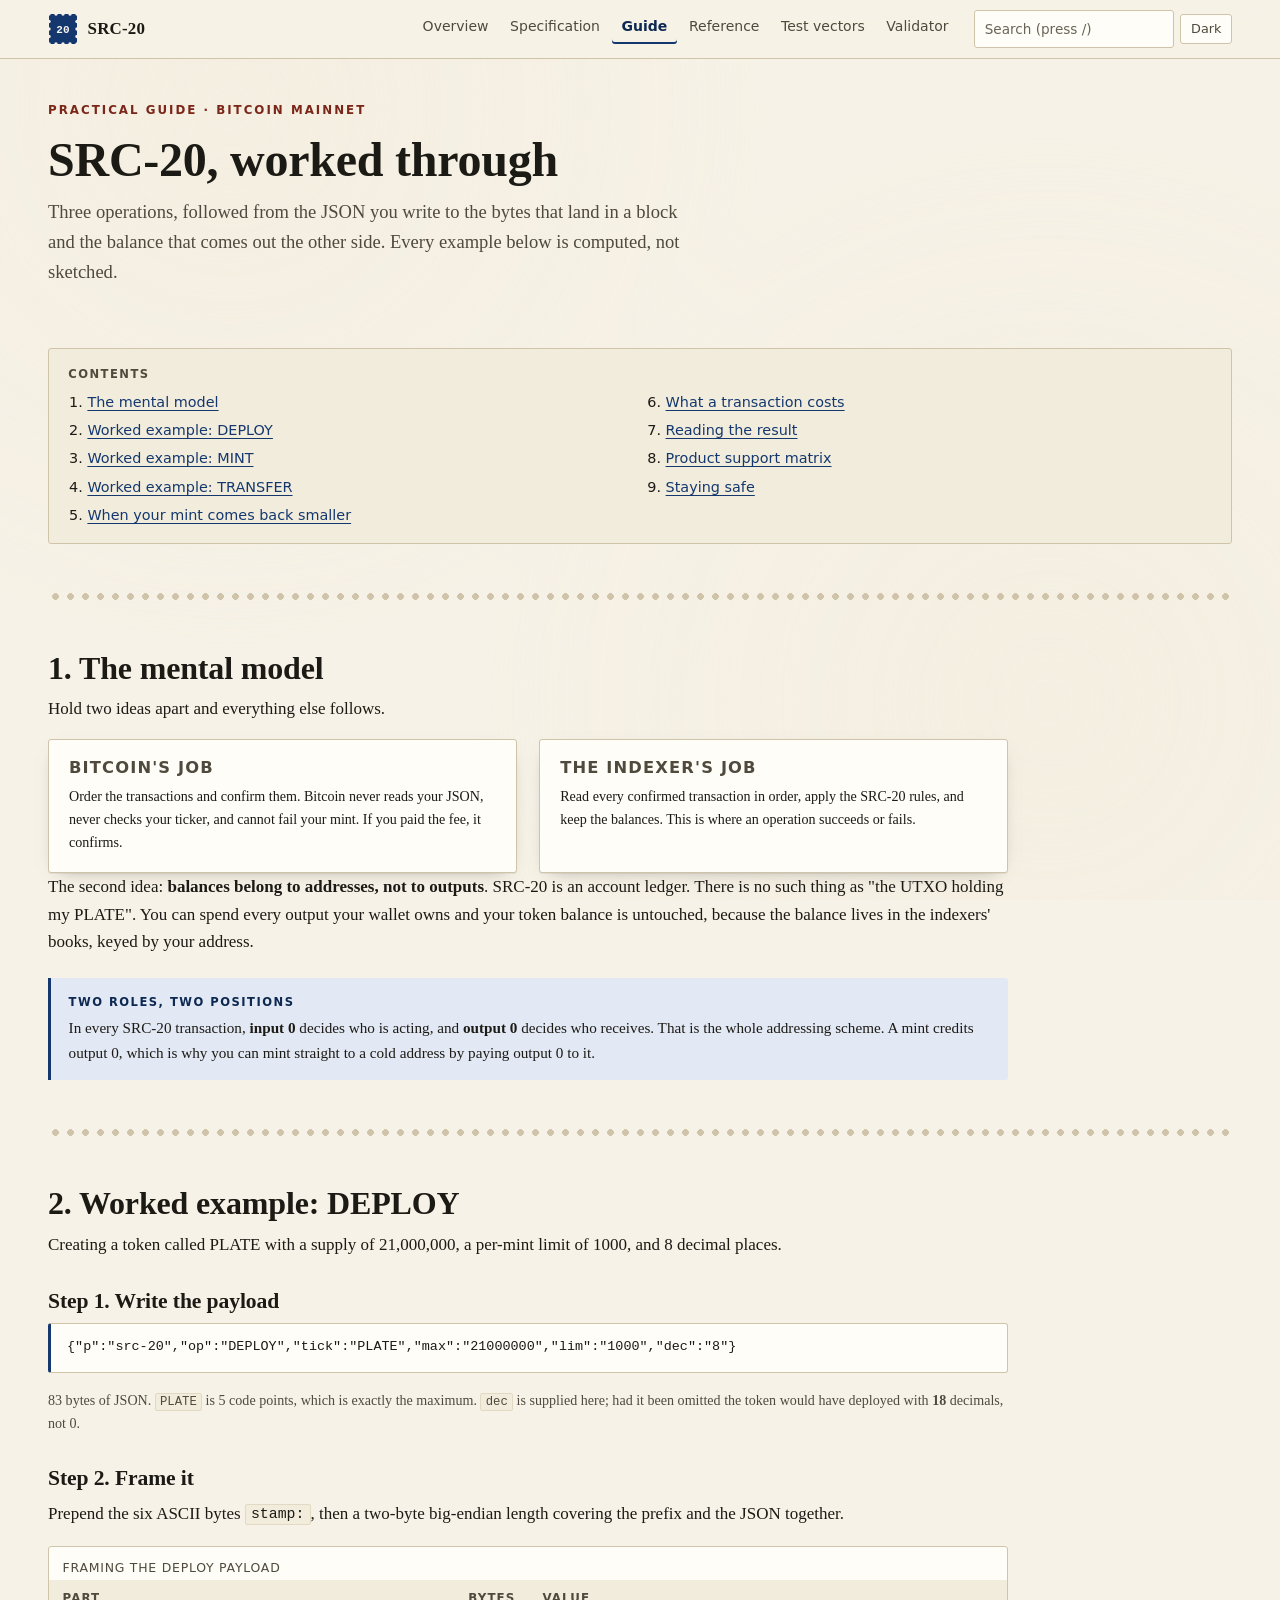
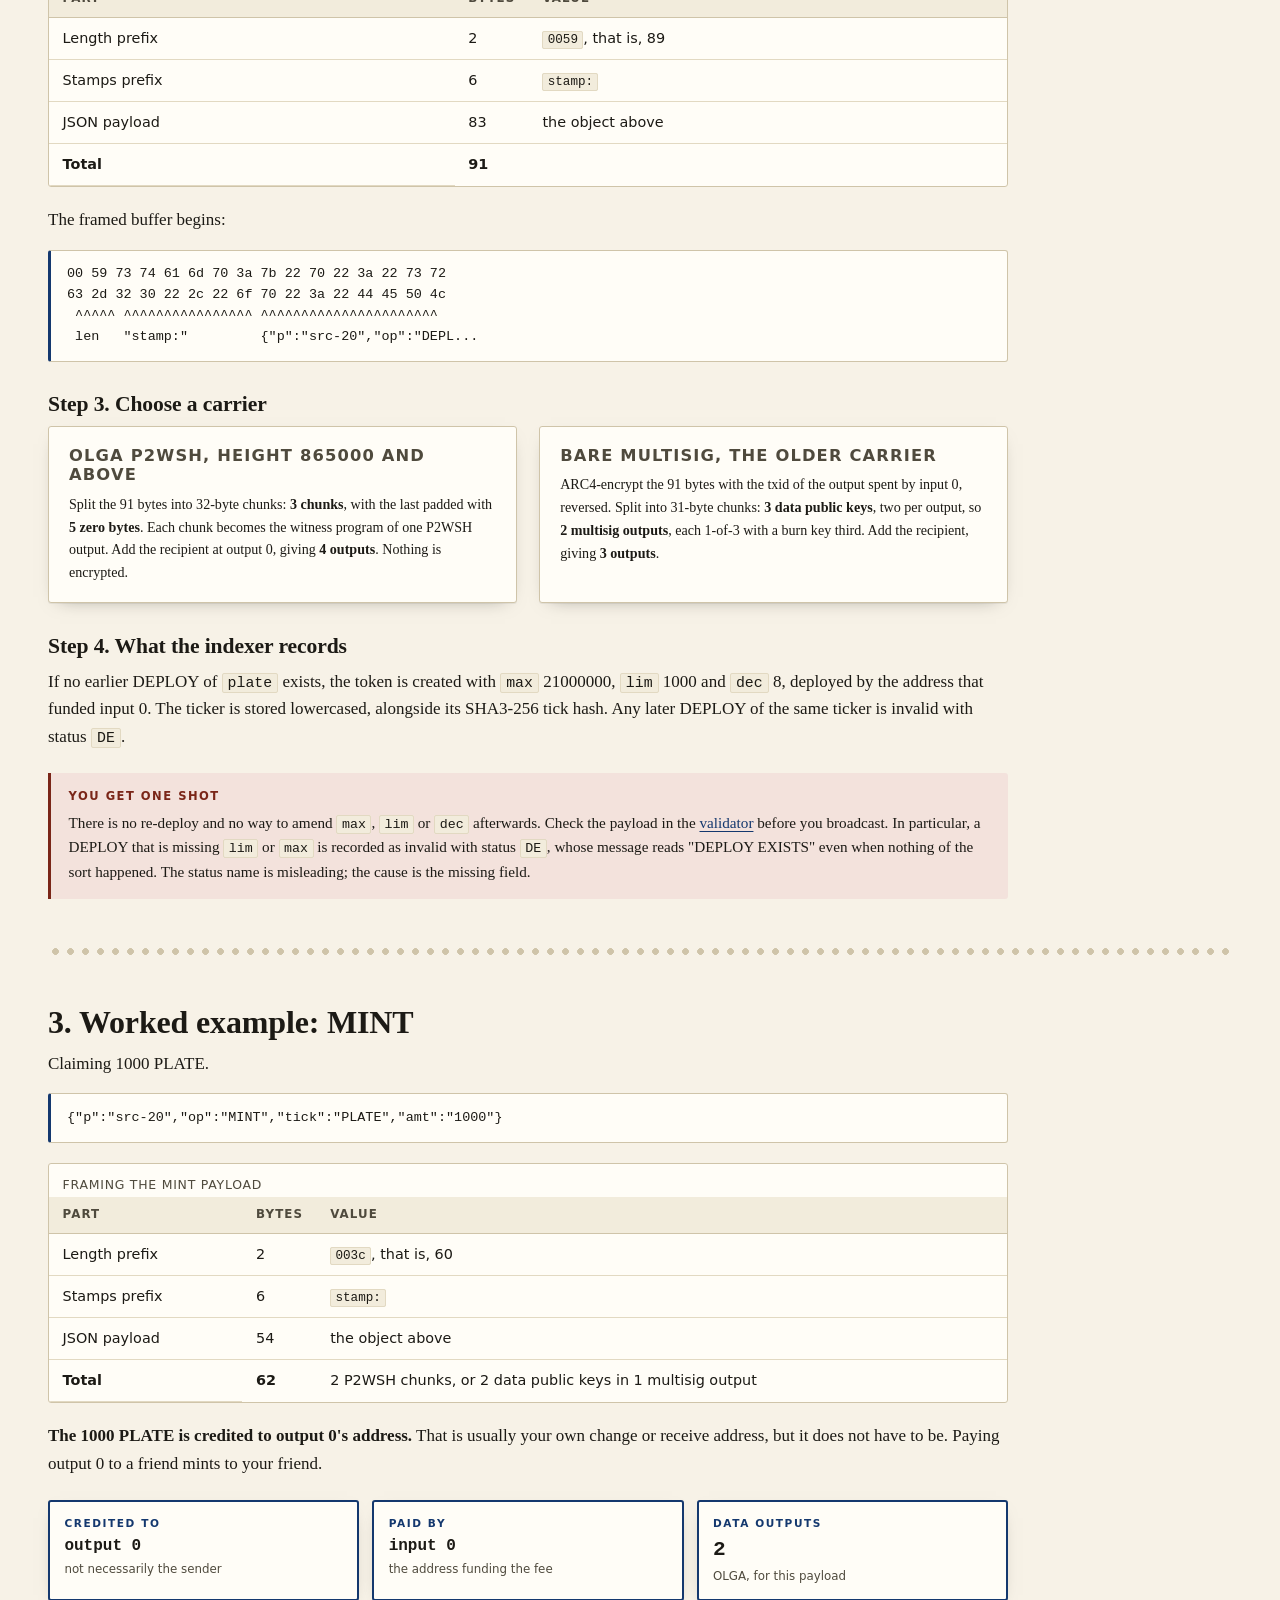
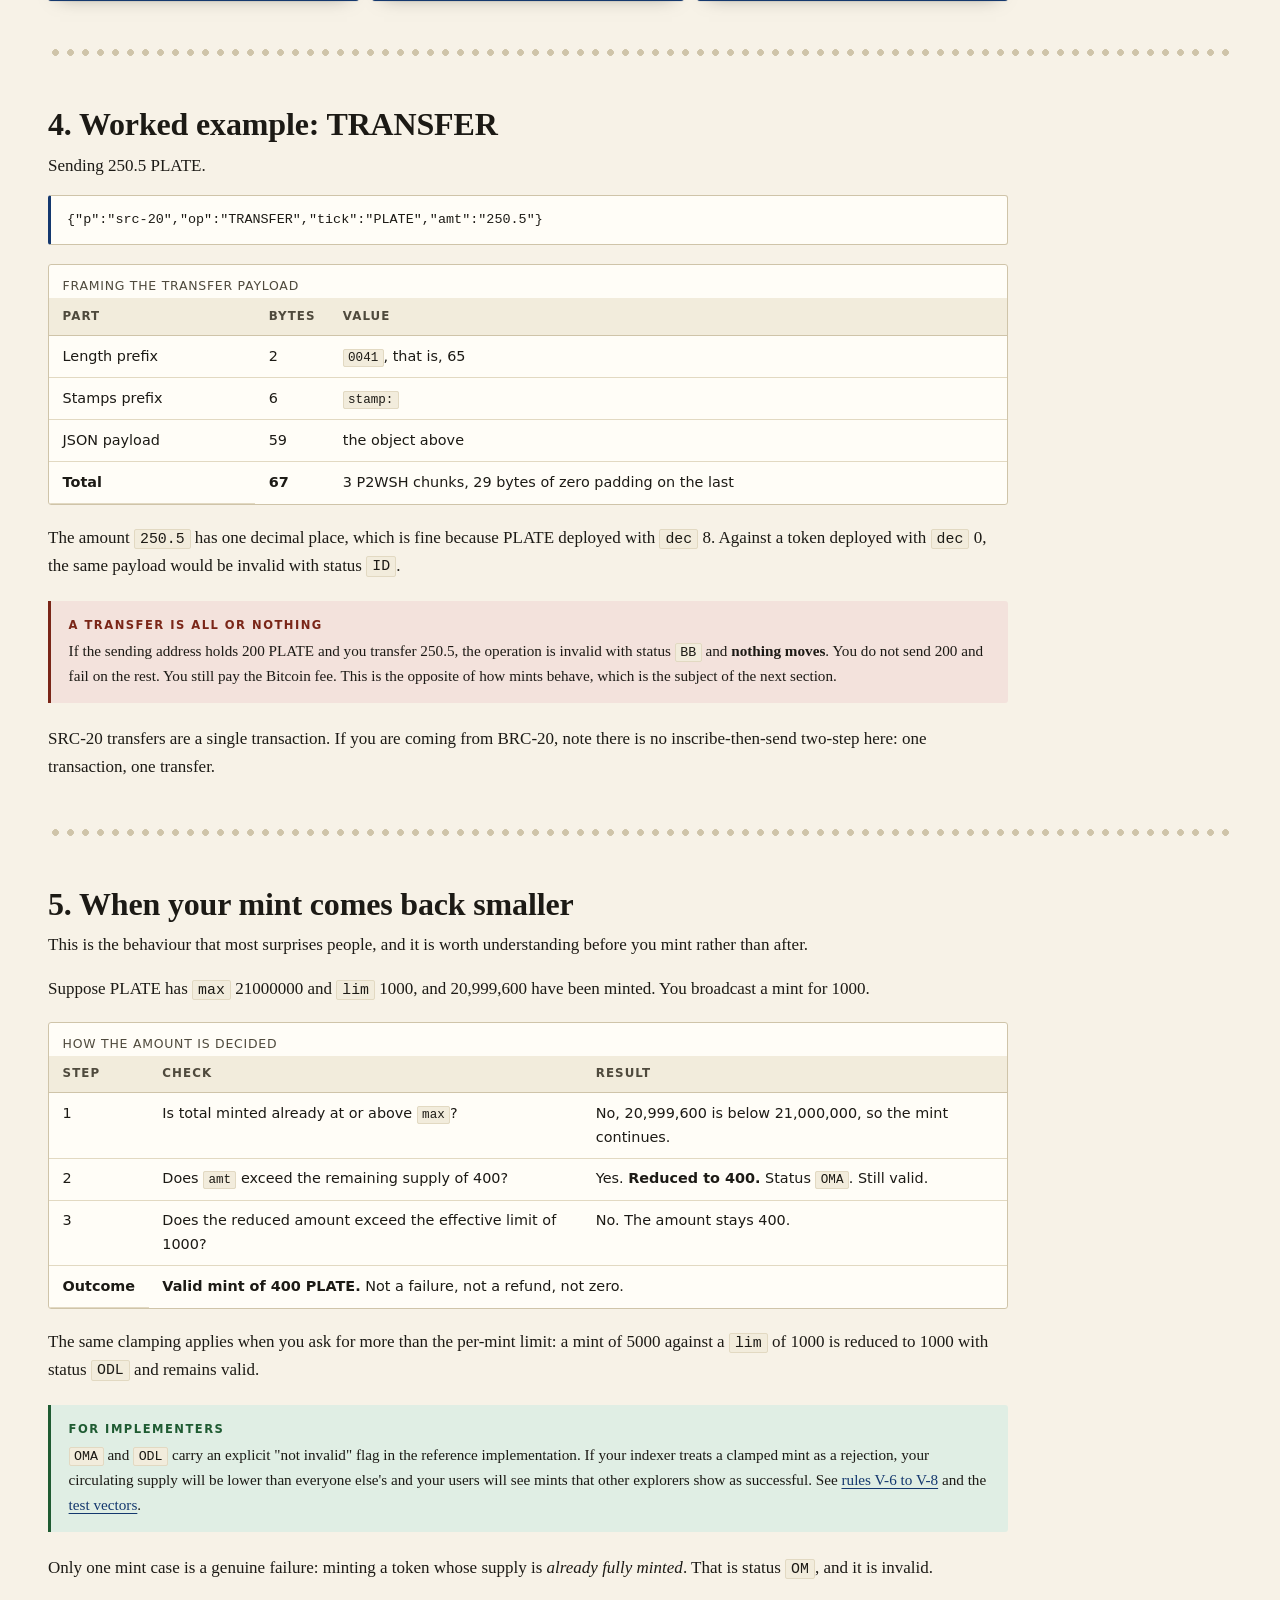
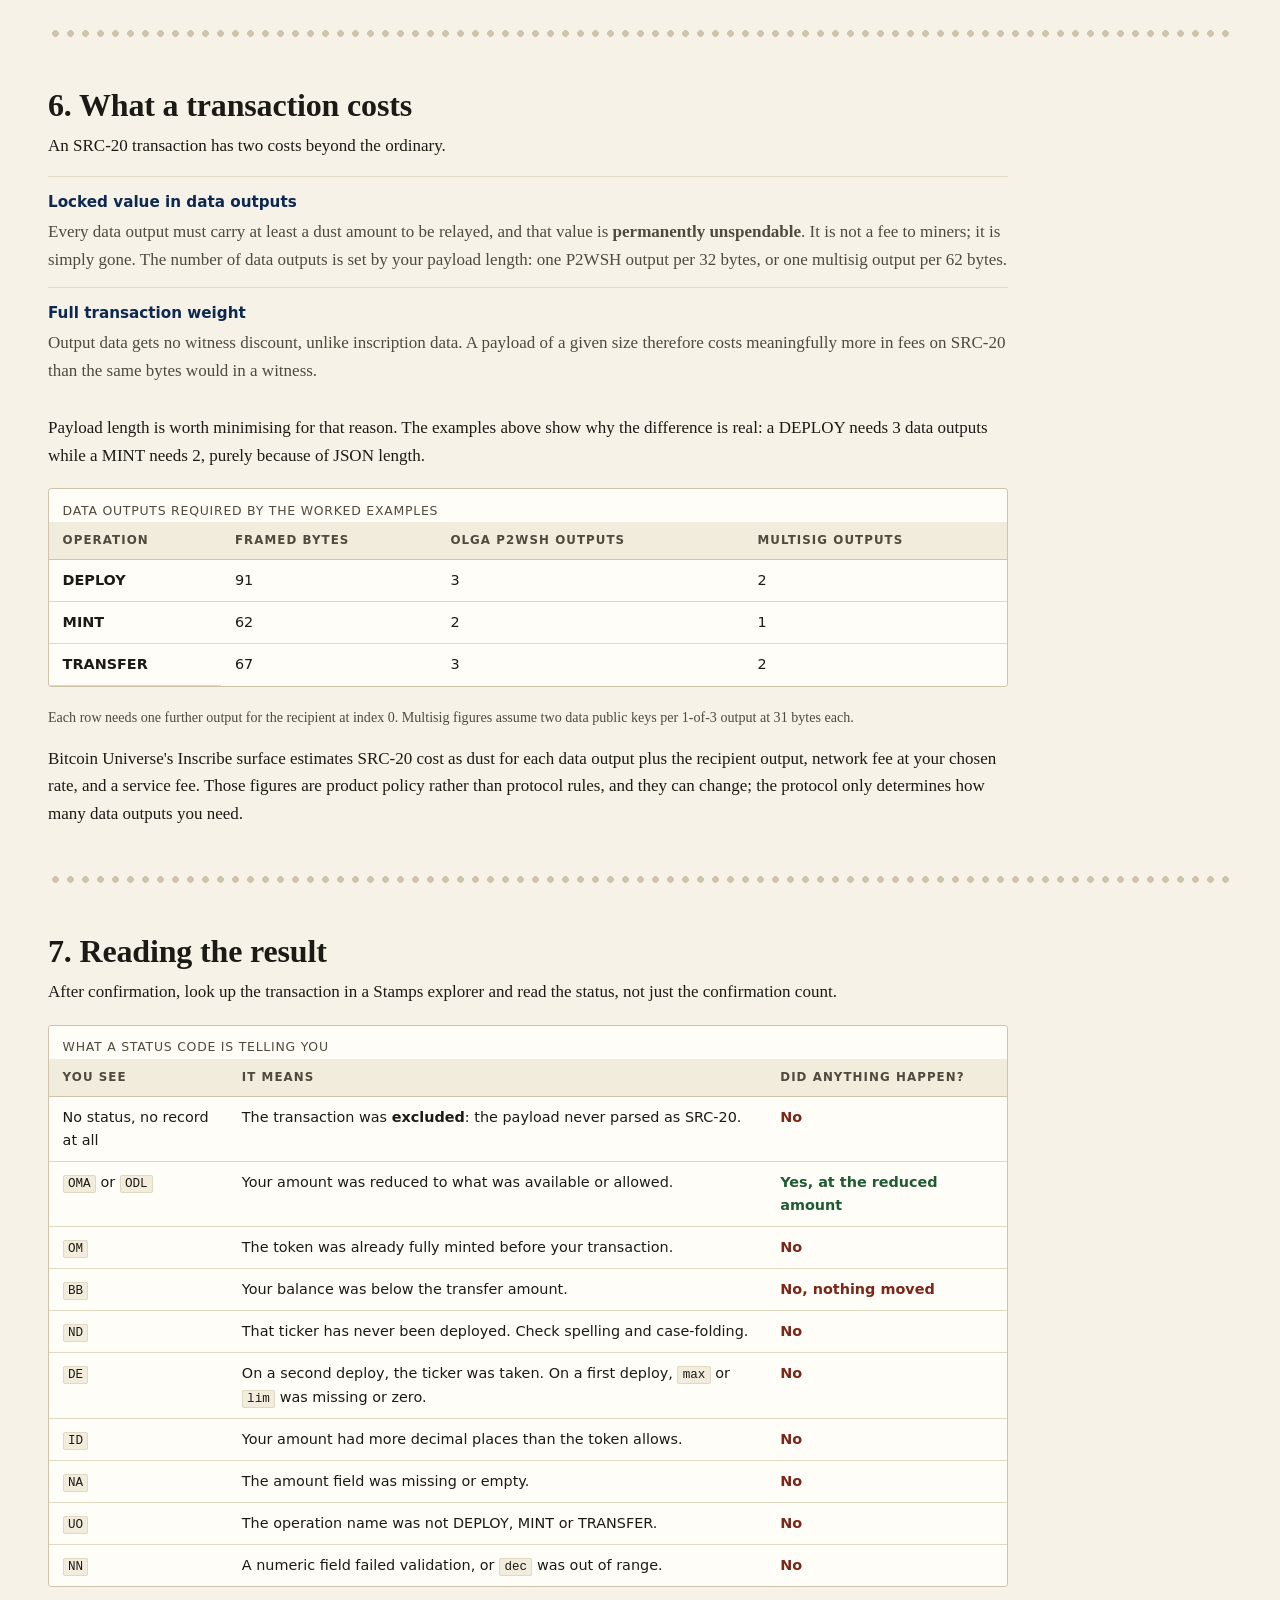
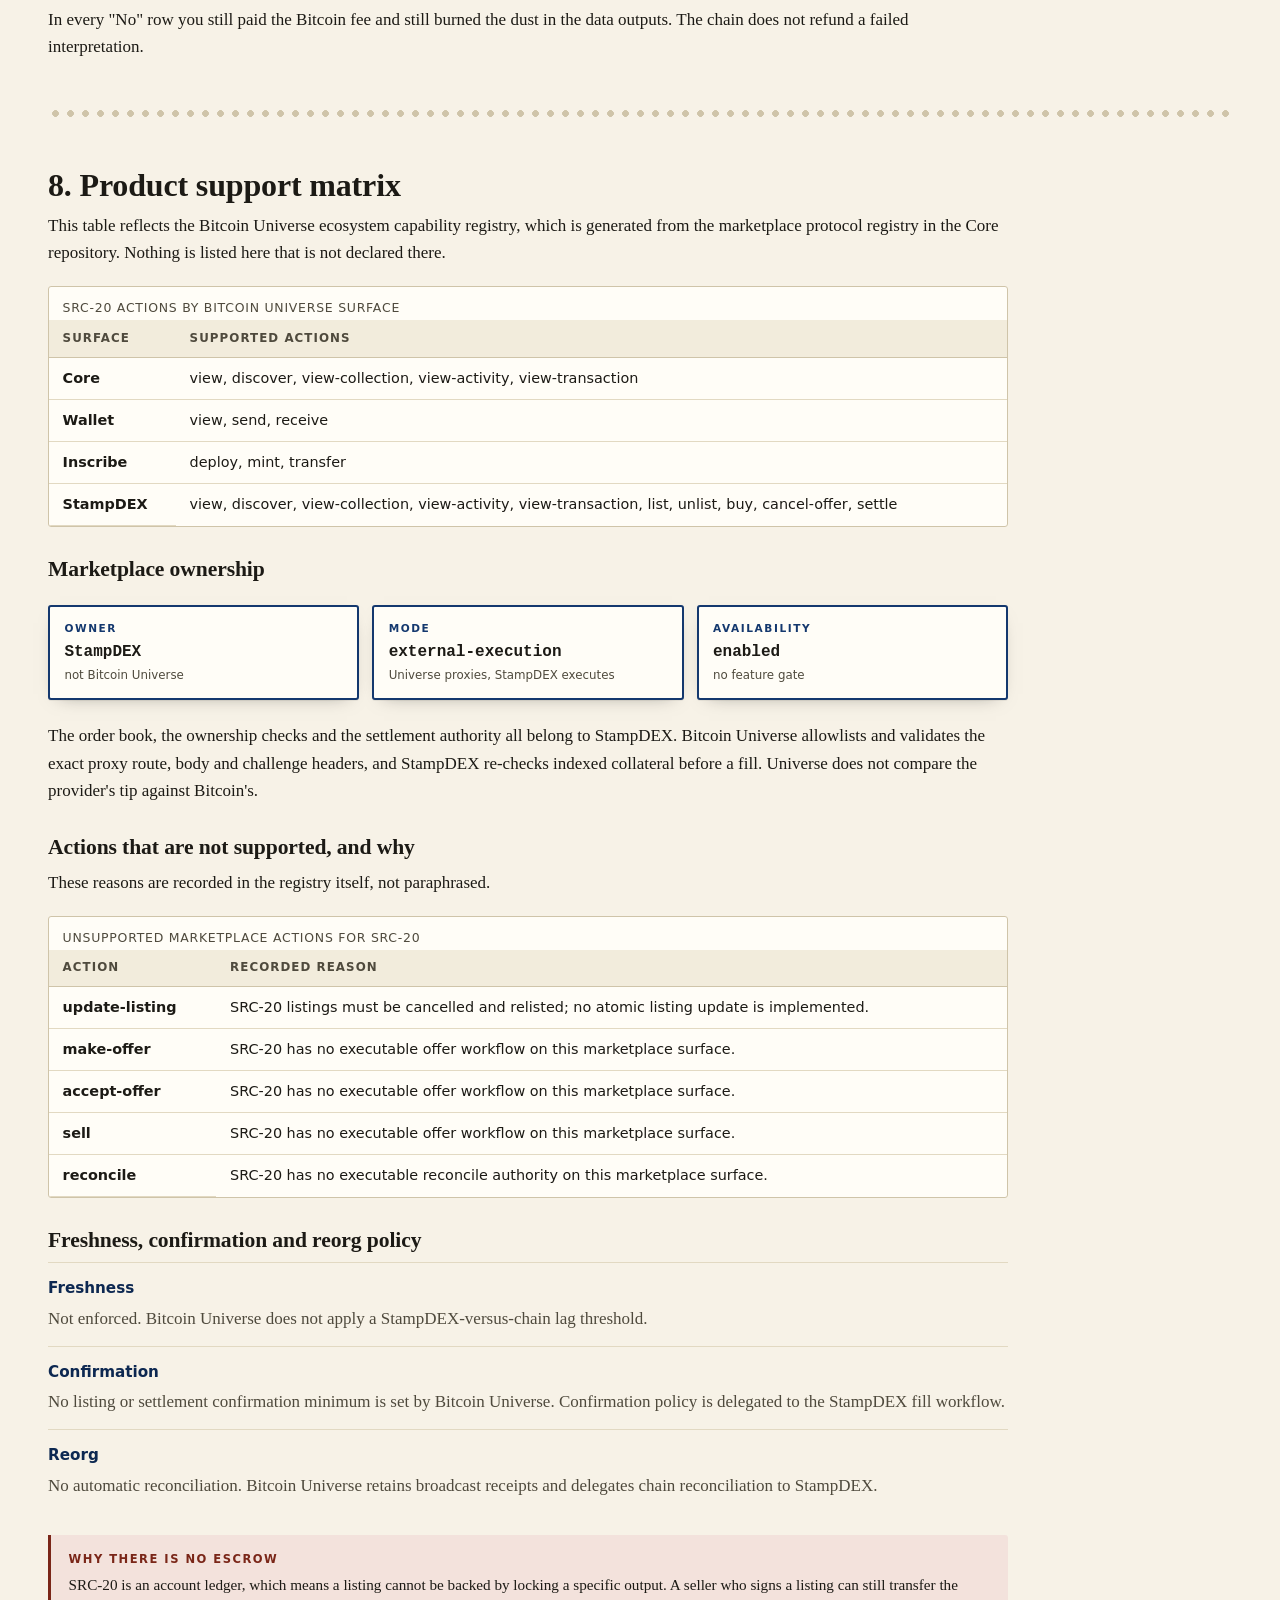
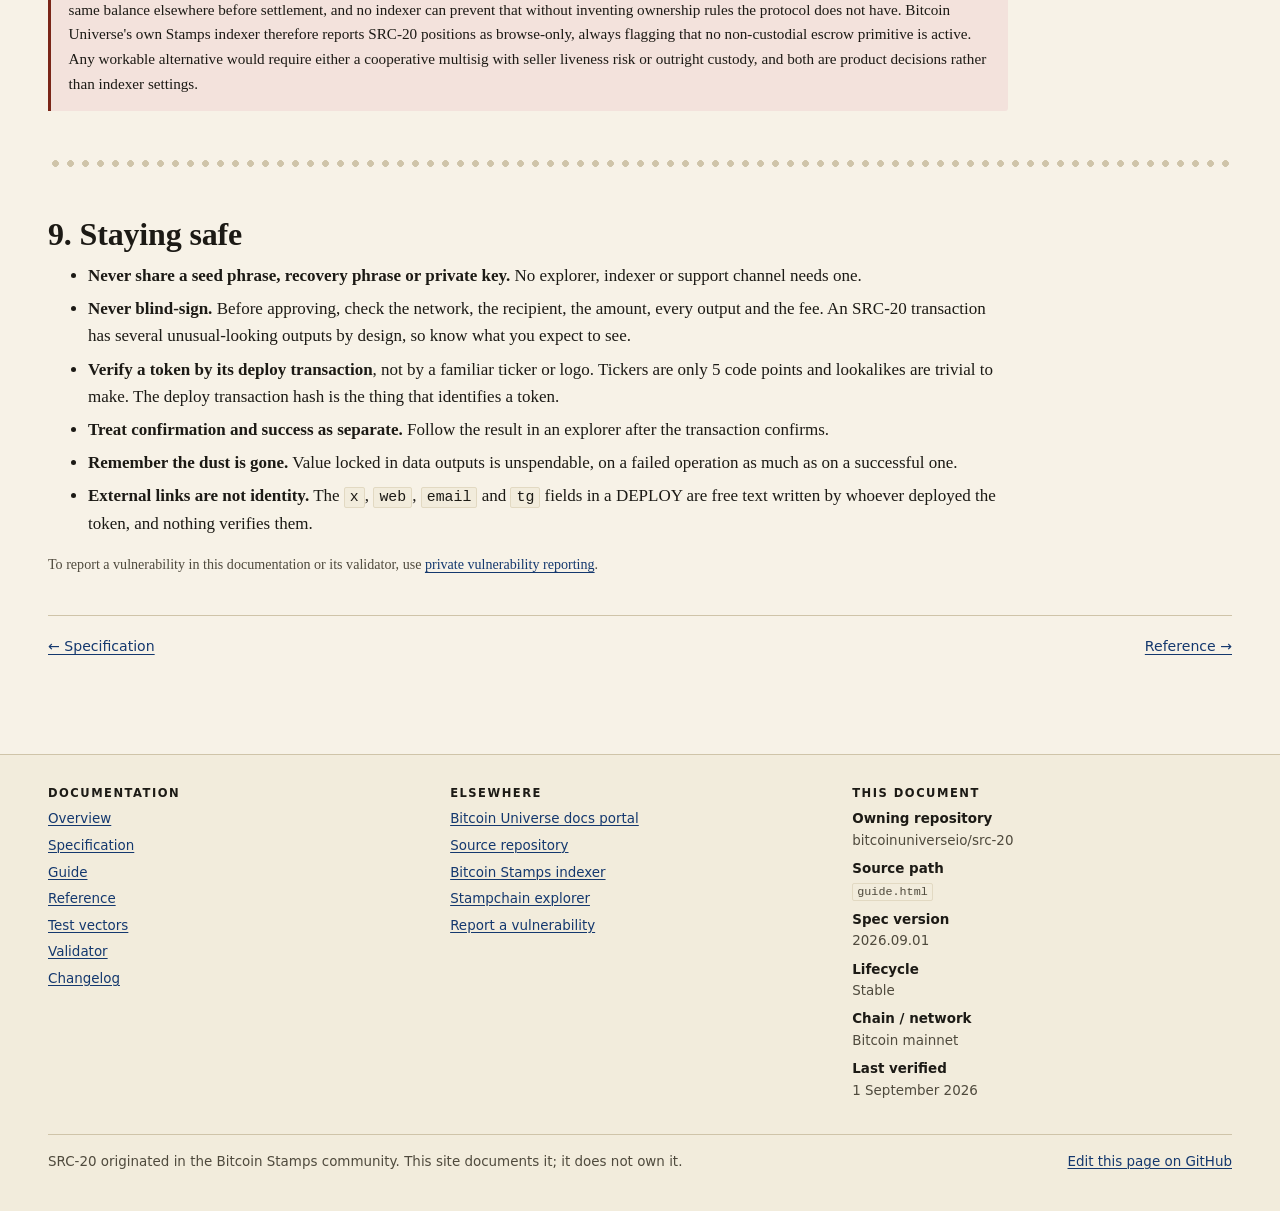
==== commit bf9922f0: "docs: rebuild SRC-20 as an authoritative protocol documentation site Replaces the three-page introdu" ====
--- a/guide.html
+++ b/guide.html
@@ -1,18 +1,439 @@
 <!doctype html>
 <html lang="en">
 <head>
-  <meta charset="utf-8">
-  <meta name="viewport" content="width=device-width,initial-scale=1">
-  <title>Get started with Stamps, SRC-20 & SRC-101 — Bitcoin Universe</title>
-  <meta name="description" content="A simple, user-first path for exploring Stamps, SRC-20 & SRC-101 safely.">
-  <meta name="theme-color" content="#09090f">
-  <link rel="stylesheet" href="styles.css">
+<meta charset="utf-8">
+<meta name="viewport" content="width=device-width, initial-scale=1">
+<title>SRC-20 guide: deploy, mint and transfer worked through</title>
+<meta name="description" content="A plain-language walkthrough of SRC-20 with worked DEPLOY, MINT and TRANSFER examples showing the exact bytes, what each transaction costs, how to read a result, and the verified Bitcoin Universe support matrix.">
+<link rel="canonical" href="https://bitcoinuniverseio.github.io/src-20/guide.html">
+<link rel="icon" href="assets/favicon.svg" type="image/svg+xml">
+<link rel="stylesheet" href="assets/site.css">
+<link rel="search-index" href="search-index.json">
+<meta property="og:type" content="article">
+<meta property="og:title" content="SRC-20 guide">
+<meta property="og:description" content="Worked deploy, mint and transfer examples, transaction costs, and the verified product support matrix.">
+<meta property="og:url" content="https://bitcoinuniverseio.github.io/src-20/guide.html">
+<meta property="og:image" content="https://bitcoinuniverseio.github.io/src-20/assets/og.svg">
+<meta name="twitter:card" content="summary_large_image">
+<script>try{var t=localStorage.getItem('src20-docs-theme');if(t==='dark'||t==='light')document.documentElement.setAttribute('data-theme',t);}catch(e){}</script>
 </head>
-<body style="--accent:#ff3f81;--accent-2:#ffd15c">
-<div class="topbar"><div class="wrap nav"><a class="brand" href="index.html"><span class="brand-mark">S</span><span>Stamps, SRC-20 & SRC-101</span></a><nav class="nav-links" aria-label="Main navigation"><a href="index.html">Home</a><a href="reference.html">Discover</a><a href="guide.html" aria-current="page">Get started</a><a class="nav-cta" href="https://inscribe.bitcoinuniverse.io/">Open Bitcoin Universe ↗</a></nav></div></div>
-<main>
-  <div class="wrap hero compact"><div><div class="eyebrow">Your next onchain moment</div><h1>From curiosity to <span class="gradient">confirmation.</span></h1><p class="lede">You do not need to think like a protocol engineer. Start with the story, understand the transaction, and stay in control of your wallet.</p><div class="actions"><a class="button primary" href="https://inscribe.bitcoinuniverse.io/">Open Bitcoin Universe ↗</a><a class="button secondary" href="reference.html">Discover Stamps, SRC-20 & SRC-101</a></div></div><div class="hero-art"><div class="orbit"><img class="logo-art core" src="assets/stampchain-logo-480.svg" alt=""><span class="spark one">Bitcoin</span><span class="spark two">lasting culture</span><span class="spark three">onchain history</span></div></div></div>
-  <section><div class="wrap story"><div class="story-copy"><div class="eyebrow">A simple journey</div><h2>Four steps to a confident experience.</h2><p class="lede" style="font-size:18px;margin-top:22px">Every action ends with a real network transaction. Take the time to understand what your wallet shows.</p></div><div class="story-list"><article class="story-item"><b>01</b><div><h3>Choose your world</h3><p>Start with a Stamp, an SRC-20 asset, or an SRC-101 name—each has its own purpose and flow.</p></div></article><article class="story-item"><b>02</b><div><h3>Explore the history</h3><p>Review the creator, supply or namespace, prior activity, and the service presenting it.</p></div></article><article class="story-item"><b>03</b><div><h3>Inspect the transaction</h3><p>Confirm network, recipient, amount, outputs, miner fee, and any service fee before signing.</p></div></article><article class="story-item"><b>04</b><div><h3>Verify the result</h3><p>After confirmation, follow the asset or name in a compatible Bitcoin Stamps explorer.</p></div></article></div></div></section>
-  <section><div class="wrap spotlight"><div class="eyebrow">Stay in control</div><h2>Your keys. Your review. Your decision.</h2><p>Bitcoin confirms the transaction; compatible Stamps services interpret asset and name activity. Never share a seed phrase, never blind-sign, and always verify recipients, amounts, outputs, and fees.</p><div class="actions"><a class="button primary" href="https://inscribe.bitcoinuniverse.io/">Explore supported experiences ↗</a></div></div></section>
+<body>
+<a class="skip-link" href="#main">Skip to content</a>
+
+<header class="site-header">
+  <div class="wrap header-inner">
+    <a class="brand" href="index.html">
+      <svg class="brand-mark" viewBox="0 0 30 34" aria-hidden="true" focusable="false">
+        <rect x="1" y="2" width="28" height="30" rx="1" fill="var(--accent)"/>
+        <g fill="var(--paper)">
+          <circle cx="1" cy="2" r="1.7"/><circle cx="8" cy="2" r="1.7"/><circle cx="15" cy="2" r="1.7"/><circle cx="22" cy="2" r="1.7"/><circle cx="29" cy="2" r="1.7"/>
+          <circle cx="1" cy="32" r="1.7"/><circle cx="8" cy="32" r="1.7"/><circle cx="15" cy="32" r="1.7"/><circle cx="22" cy="32" r="1.7"/><circle cx="29" cy="32" r="1.7"/>
+          <circle cx="1" cy="9.5" r="1.7"/><circle cx="1" cy="17" r="1.7"/><circle cx="1" cy="24.5" r="1.7"/>
+          <circle cx="29" cy="9.5" r="1.7"/><circle cx="29" cy="17" r="1.7"/><circle cx="29" cy="24.5" r="1.7"/>
+        </g>
+        <text x="15" y="21" text-anchor="middle" font-family="ui-monospace, Menlo, Consolas, monospace" font-size="11" font-weight="700" fill="var(--on-accent)">20</text>
+      </svg>
+      <span>SRC-20</span>
+    </a>
+    <nav class="site-nav" aria-label="Primary">
+      <ul>
+        <li><a href="index.html">Overview</a></li>
+        <li><a href="specification.html">Specification</a></li>
+        <li><a href="guide.html" aria-current="page">Guide</a></li>
+        <li><a href="reference.html">Reference</a></li>
+        <li><a href="vectors.html">Test vectors</a></li>
+        <li><a href="validator.html">Validator</a></li>
+      </ul>
+    </nav>
+    <div class="header-tools">
+      <form class="search" id="site-search" role="search" hidden>
+        <label class="visually-hidden" for="q">Search the SRC-20 documentation</label>
+        <input class="search-input" id="q" type="search" placeholder="Search (press /)" autocomplete="off">
+        <ul class="search-results" id="search-results" aria-live="polite"></ul>
+      </form>
+      <button class="theme-toggle" id="theme-toggle" type="button" hidden>Dark</button>
+    </div>
+  </div>
+</header>
+
+<main id="main">
+  <div class="wrap">
+
+    <div class="hero">
+      <p class="eyebrow">Practical guide &middot; Bitcoin mainnet</p>
+      <h1>SRC-20, worked through</h1>
+      <p class="lede">Three operations, followed from the JSON you write to the bytes that land in a block and the balance that comes out the other side. Every example below is computed, not sketched.</p>
+    </div>
+
+    <div class="toc">
+      <p>Contents</p>
+      <ol>
+        <li><a href="#mental-model">The mental model</a></li>
+        <li><a href="#deploy">Worked example: DEPLOY</a></li>
+        <li><a href="#mint">Worked example: MINT</a></li>
+        <li><a href="#transfer">Worked example: TRANSFER</a></li>
+        <li><a href="#clamping">When your mint comes back smaller</a></li>
+        <li><a href="#cost">What a transaction costs</a></li>
+        <li><a href="#reading">Reading the result</a></li>
+        <li><a href="#support">Product support matrix</a></li>
+        <li><a href="#safety">Staying safe</a></li>
+      </ol>
+    </div>
+
+    <hr class="perf">
+
+    <section id="mental-model" class="prose-wide">
+      <h2>1. The mental model</h2>
+      <p>Hold two ideas apart and everything else follows.</p>
+
+      <div class="grid-2">
+        <div class="panel">
+          <h3 class="label-head">Bitcoin's job</h3>
+          <p class="small">Order the transactions and confirm them. Bitcoin never reads your JSON, never checks your ticker, and cannot fail your mint. If you paid the fee, it confirms.</p>
+        </div>
+        <div class="panel">
+          <h3 class="label-head">The indexer's job</h3>
+          <p class="small">Read every confirmed transaction in order, apply the SRC-20 rules, and keep the balances. This is where an operation succeeds or fails.</p>
+        </div>
+      </div>
+
+      <p>The second idea: <strong>balances belong to addresses, not to outputs</strong>. SRC-20 is an account ledger. There is no such thing as "the UTXO holding my PLATE". You can spend every output your wallet owns and your token balance is untouched, because the balance lives in the indexers' books, keyed by your address.</p>
+
+      <div class="note">
+        <span class="note-title">Two roles, two positions</span>
+        <p>In every SRC-20 transaction, <strong>input 0</strong> decides who is acting, and <strong>output 0</strong> decides who receives. That is the whole addressing scheme. A mint credits output 0, which is why you can mint straight to a cold address by paying output 0 to it.</p>
+      </div>
+    </section>
+
+    <hr class="perf">
+
+    <section id="deploy" class="prose-wide">
+      <h2>2. Worked example: DEPLOY</h2>
+      <p>Creating a token called PLATE with a supply of 21,000,000, a per-mint limit of 1000, and 8 decimal places.</p>
+
+      <h3>Step 1. Write the payload</h3>
+      <pre><code>{"p":"src-20","op":"DEPLOY","tick":"PLATE","max":"21000000","lim":"1000","dec":"8"}</code></pre>
+      <p class="small muted">83 bytes of JSON. <code>PLATE</code> is 5 code points, which is exactly the maximum. <code>dec</code> is supplied here; had it been omitted the token would have deployed with <strong>18</strong> decimals, not 0.</p>
+
+      <h3>Step 2. Frame it</h3>
+      <p>Prepend the six ASCII bytes <code>stamp:</code>, then a two-byte big-endian length covering the prefix and the JSON together.</p>
+      <div class="table-scroll">
+        <table>
+          <caption>Framing the DEPLOY payload</caption>
+          <thead><tr><th scope="col">Part</th><th scope="col">Bytes</th><th scope="col">Value</th></tr></thead>
+          <tbody>
+            <tr><td>Length prefix</td><td class="col-narrow">2</td><td><code>0059</code>, that is, 89</td></tr>
+            <tr><td>Stamps prefix</td><td class="col-narrow">6</td><td><code>stamp:</code></td></tr>
+            <tr><td>JSON payload</td><td class="col-narrow">83</td><td>the object above</td></tr>
+            <tr><th scope="row">Total</th><td class="col-narrow"><strong>91</strong></td><td>&nbsp;</td></tr>
+          </tbody>
+        </table>
+      </div>
+      <p>The framed buffer begins:</p>
+      <pre><code>00 59 73 74 61 6d 70 3a 7b 22 70 22 3a 22 73 72
+63 2d 32 30 22 2c 22 6f 70 22 3a 22 44 45 50 4c
+ ^^^^^ ^^^^^^^^^^^^^^^^ ^^^^^^^^^^^^^^^^^^^^^^
+ len   "stamp:"         {"p":"src-20","op":"DEPL...</code></pre>
+
+      <h3>Step 3. Choose a carrier</h3>
+      <div class="grid-2">
+        <div class="panel">
+          <h4>OLGA P2WSH, height 865000 and above</h4>
+          <p class="small">Split the 91 bytes into 32-byte chunks: <strong>3 chunks</strong>, with the last padded with <strong>5 zero bytes</strong>. Each chunk becomes the witness program of one P2WSH output. Add the recipient at output 0, giving <strong>4 outputs</strong>. Nothing is encrypted.</p>
+        </div>
+        <div class="panel">
+          <h4>Bare multisig, the older carrier</h4>
+          <p class="small">ARC4-encrypt the 91 bytes with the txid of the output spent by input 0, reversed. Split into 31-byte chunks: <strong>3 data public keys</strong>, two per output, so <strong>2 multisig outputs</strong>, each 1-of-3 with a burn key third. Add the recipient, giving <strong>3 outputs</strong>.</p>
+        </div>
+      </div>
+
+      <h3>Step 4. What the indexer records</h3>
+      <p>If no earlier DEPLOY of <code>plate</code> exists, the token is created with <code>max</code> 21000000, <code>lim</code> 1000 and <code>dec</code> 8, deployed by the address that funded input 0. The ticker is stored lowercased, alongside its SHA3-256 tick hash. Any later DEPLOY of the same ticker is invalid with status <code>DE</code>.</p>
+
+      <div class="note note-warn">
+        <span class="note-title">You get one shot</span>
+        <p>There is no re-deploy and no way to amend <code>max</code>, <code>lim</code> or <code>dec</code> afterwards. Check the payload in the <a href="validator.html">validator</a> before you broadcast. In particular, a DEPLOY that is missing <code>lim</code> or <code>max</code> is recorded as invalid with status <code>DE</code>, whose message reads "DEPLOY EXISTS" even when nothing of the sort happened. The status name is misleading; the cause is the missing field.</p>
+      </div>
+    </section>
+
+    <hr class="perf">
+
+    <section id="mint" class="prose-wide">
+      <h2>3. Worked example: MINT</h2>
+      <p>Claiming 1000 PLATE.</p>
+
+      <pre><code>{"p":"src-20","op":"MINT","tick":"PLATE","amt":"1000"}</code></pre>
+
+      <div class="table-scroll">
+        <table>
+          <caption>Framing the MINT payload</caption>
+          <thead><tr><th scope="col">Part</th><th scope="col">Bytes</th><th scope="col">Value</th></tr></thead>
+          <tbody>
+            <tr><td>Length prefix</td><td class="col-narrow">2</td><td><code>003c</code>, that is, 60</td></tr>
+            <tr><td>Stamps prefix</td><td class="col-narrow">6</td><td><code>stamp:</code></td></tr>
+            <tr><td>JSON payload</td><td class="col-narrow">54</td><td>the object above</td></tr>
+            <tr><th scope="row">Total</th><td class="col-narrow"><strong>62</strong></td><td>2 P2WSH chunks, or 2 data public keys in 1 multisig output</td></tr>
+          </tbody>
+        </table>
+      </div>
+
+      <p><strong>The 1000 PLATE is credited to output 0's address.</strong> That is usually your own change or receive address, but it does not have to be. Paying output 0 to a friend mints to your friend.</p>
+
+      <ul class="denoms">
+        <li class="denom denom-outline"><span class="denom-label">Credited to</span><span class="denom-value small">output 0</span><span class="denom-note">not necessarily the sender</span></li>
+        <li class="denom denom-outline"><span class="denom-label">Paid by</span><span class="denom-value small">input 0</span><span class="denom-note">the address funding the fee</span></li>
+        <li class="denom denom-outline"><span class="denom-label">Data outputs</span><span class="denom-value">2</span><span class="denom-note">OLGA, for this payload</span></li>
+      </ul>
+    </section>
+
+    <hr class="perf">
+
+    <section id="transfer" class="prose-wide">
+      <h2>4. Worked example: TRANSFER</h2>
+      <p>Sending 250.5 PLATE.</p>
+
+      <pre><code>{"p":"src-20","op":"TRANSFER","tick":"PLATE","amt":"250.5"}</code></pre>
+
+      <div class="table-scroll">
+        <table>
+          <caption>Framing the TRANSFER payload</caption>
+          <thead><tr><th scope="col">Part</th><th scope="col">Bytes</th><th scope="col">Value</th></tr></thead>
+          <tbody>
+            <tr><td>Length prefix</td><td class="col-narrow">2</td><td><code>0041</code>, that is, 65</td></tr>
+            <tr><td>Stamps prefix</td><td class="col-narrow">6</td><td><code>stamp:</code></td></tr>
+            <tr><td>JSON payload</td><td class="col-narrow">59</td><td>the object above</td></tr>
+            <tr><th scope="row">Total</th><td class="col-narrow"><strong>67</strong></td><td>3 P2WSH chunks, 29 bytes of zero padding on the last</td></tr>
+          </tbody>
+        </table>
+      </div>
+
+      <p>The amount <code>250.5</code> has one decimal place, which is fine because PLATE deployed with <code>dec</code> 8. Against a token deployed with <code>dec</code> 0, the same payload would be invalid with status <code>ID</code>.</p>
+
+      <div class="note note-warn">
+        <span class="note-title">A transfer is all or nothing</span>
+        <p>If the sending address holds 200 PLATE and you transfer 250.5, the operation is invalid with status <code>BB</code> and <strong>nothing moves</strong>. You do not send 200 and fail on the rest. You still pay the Bitcoin fee. This is the opposite of how mints behave, which is the subject of the next section.</p>
+      </div>
+
+      <p>SRC-20 transfers are a single transaction. If you are coming from BRC-20, note there is no inscribe-then-send two-step here: one transaction, one transfer.</p>
+    </section>
+
+    <hr class="perf">
+
+    <section id="clamping" class="prose-wide">
+      <h2>5. When your mint comes back smaller</h2>
+      <p>This is the behaviour that most surprises people, and it is worth understanding before you mint rather than after.</p>
+
+      <p>Suppose PLATE has <code>max</code> 21000000 and <code>lim</code> 1000, and 20,999,600 have been minted. You broadcast a mint for 1000.</p>
+
+      <div class="table-scroll">
+        <table>
+          <caption>How the amount is decided</caption>
+          <thead><tr><th scope="col">Step</th><th scope="col">Check</th><th scope="col">Result</th></tr></thead>
+          <tbody>
+            <tr><td class="col-narrow">1</td><td>Is total minted already at or above <code>max</code>?</td><td>No, 20,999,600 is below 21,000,000, so the mint continues.</td></tr>
+            <tr><td class="col-narrow">2</td><td>Does <code>amt</code> exceed the remaining supply of 400?</td><td>Yes. <strong>Reduced to 400.</strong> Status <code>OMA</code>. Still valid.</td></tr>
+            <tr><td class="col-narrow">3</td><td>Does the reduced amount exceed the effective limit of 1000?</td><td>No. The amount stays 400.</td></tr>
+            <tr><th scope="row">Outcome</th><td colspan="2"><strong>Valid mint of 400 PLATE.</strong> Not a failure, not a refund, not zero.</td></tr>
+          </tbody>
+        </table>
+      </div>
+
+      <p>The same clamping applies when you ask for more than the per-mint limit: a mint of 5000 against a <code>lim</code> of 1000 is reduced to 1000 with status <code>ODL</code> and remains valid.</p>
+
+      <div class="note note-ok">
+        <span class="note-title">For implementers</span>
+        <p><code>OMA</code> and <code>ODL</code> carry an explicit "not invalid" flag in the reference implementation. If your indexer treats a clamped mint as a rejection, your circulating supply will be lower than everyone else's and your users will see mints that other explorers show as successful. See <a href="specification.html#validity">rules V-6 to V-8</a> and the <a href="vectors.html">test vectors</a>.</p>
+      </div>
+
+      <p>Only one mint case is a genuine failure: minting a token whose supply is <em>already fully minted</em>. That is status <code>OM</code>, and it is invalid.</p>
+    </section>
+
+    <hr class="perf">
+
+    <section id="cost" class="prose-wide">
+      <h2>6. What a transaction costs</h2>
+      <p>An SRC-20 transaction has two costs beyond the ordinary.</p>
+
+      <dl class="terms">
+        <dt>Locked value in data outputs</dt>
+        <dd>Every data output must carry at least a dust amount to be relayed, and that value is <strong>permanently unspendable</strong>. It is not a fee to miners; it is simply gone. The number of data outputs is set by your payload length: one P2WSH output per 32 bytes, or one multisig output per 62 bytes.</dd>
+        <dt>Full transaction weight</dt>
+        <dd>Output data gets no witness discount, unlike inscription data. A payload of a given size therefore costs meaningfully more in fees on SRC-20 than the same bytes would in a witness.</dd>
+      </dl>
+
+      <p>Payload length is worth minimising for that reason. The examples above show why the difference is real: a DEPLOY needs 3 data outputs while a MINT needs 2, purely because of JSON length.</p>
+
+      <div class="table-scroll">
+        <table>
+          <caption>Data outputs required by the worked examples</caption>
+          <thead><tr><th scope="col">Operation</th><th scope="col">Framed bytes</th><th scope="col">OLGA P2WSH outputs</th><th scope="col">Multisig outputs</th></tr></thead>
+          <tbody>
+            <tr><th scope="row">DEPLOY</th><td>91</td><td>3</td><td>2</td></tr>
+            <tr><th scope="row">MINT</th><td>62</td><td>2</td><td>1</td></tr>
+            <tr><th scope="row">TRANSFER</th><td>67</td><td>3</td><td>2</td></tr>
+          </tbody>
+        </table>
+      </div>
+      <p class="small muted">Each row needs one further output for the recipient at index 0. Multisig figures assume two data public keys per 1-of-3 output at 31 bytes each.</p>
+
+      <p>Bitcoin Universe's Inscribe surface estimates SRC-20 cost as dust for each data output plus the recipient output, network fee at your chosen rate, and a service fee. Those figures are product policy rather than protocol rules, and they can change; the protocol only determines how many data outputs you need.</p>
+    </section>
+
+    <hr class="perf">
+
+    <section id="reading" class="prose-wide">
+      <h2>7. Reading the result</h2>
+      <p>After confirmation, look up the transaction in a Stamps explorer and read the status, not just the confirmation count.</p>
+
+      <div class="table-scroll">
+        <table>
+          <caption>What a status code is telling you</caption>
+          <thead><tr><th scope="col">You see</th><th scope="col">It means</th><th scope="col">Did anything happen?</th></tr></thead>
+          <tbody>
+            <tr><td>No status, no record at all</td><td>The transaction was <strong>excluded</strong>: the payload never parsed as SRC-20.</td><td class="no">No</td></tr>
+            <tr><td><code>OMA</code> or <code>ODL</code></td><td>Your amount was reduced to what was available or allowed.</td><td class="yes">Yes, at the reduced amount</td></tr>
+            <tr><td><code>OM</code></td><td>The token was already fully minted before your transaction.</td><td class="no">No</td></tr>
+            <tr><td><code>BB</code></td><td>Your balance was below the transfer amount.</td><td class="no">No, nothing moved</td></tr>
+            <tr><td><code>ND</code></td><td>That ticker has never been deployed. Check spelling and case-folding.</td><td class="no">No</td></tr>
+            <tr><td><code>DE</code></td><td>On a second deploy, the ticker was taken. On a first deploy, <code>max</code> or <code>lim</code> was missing or zero.</td><td class="no">No</td></tr>
+            <tr><td><code>ID</code></td><td>Your amount had more decimal places than the token allows.</td><td class="no">No</td></tr>
+            <tr><td><code>NA</code></td><td>The amount field was missing or empty.</td><td class="no">No</td></tr>
+            <tr><td><code>UO</code></td><td>The operation name was not DEPLOY, MINT or TRANSFER.</td><td class="no">No</td></tr>
+            <tr><td><code>NN</code></td><td>A numeric field failed validation, or <code>dec</code> was out of range.</td><td class="no">No</td></tr>
+          </tbody>
+        </table>
+      </div>
+
+      <p>In every "No" row you still paid the Bitcoin fee and still burned the dust in the data outputs. The chain does not refund a failed interpretation.</p>
+    </section>
+
+    <hr class="perf">
+
+    <section id="support" class="prose-wide">
+      <h2>8. Product support matrix</h2>
+      <p>This table reflects the Bitcoin Universe ecosystem capability registry, which is generated from the marketplace protocol registry in the Core repository. Nothing is listed here that is not declared there.</p>
+
+      <div class="table-scroll">
+        <table>
+          <caption>SRC-20 actions by Bitcoin Universe surface</caption>
+          <thead><tr><th scope="col">Surface</th><th scope="col">Supported actions</th></tr></thead>
+          <tbody>
+            <tr><th scope="row">Core</th><td>view, discover, view-collection, view-activity, view-transaction</td></tr>
+            <tr><th scope="row">Wallet</th><td>view, send, receive</td></tr>
+            <tr><th scope="row">Inscribe</th><td>deploy, mint, transfer</td></tr>
+            <tr><th scope="row">StampDEX</th><td>view, discover, view-collection, view-activity, view-transaction, list, unlist, buy, cancel-offer, settle</td></tr>
+          </tbody>
+        </table>
+      </div>
+
+      <h3>Marketplace ownership</h3>
+      <ul class="denoms">
+        <li class="denom denom-outline"><span class="denom-label">Owner</span><span class="denom-value small">StampDEX</span><span class="denom-note">not Bitcoin Universe</span></li>
+        <li class="denom denom-outline"><span class="denom-label">Mode</span><span class="denom-value small">external-execution</span><span class="denom-note">Universe proxies, StampDEX executes</span></li>
+        <li class="denom denom-outline"><span class="denom-label">Availability</span><span class="denom-value small">enabled</span><span class="denom-note">no feature gate</span></li>
+      </ul>
+
+      <p>The order book, the ownership checks and the settlement authority all belong to StampDEX. Bitcoin Universe allowlists and validates the exact proxy route, body and challenge headers, and StampDEX re-checks indexed collateral before a fill. Universe does not compare the provider's tip against Bitcoin's.</p>
+
+      <h3>Actions that are not supported, and why</h3>
+      <p>These reasons are recorded in the registry itself, not paraphrased.</p>
+      <div class="table-scroll">
+        <table>
+          <caption>Unsupported marketplace actions for SRC-20</caption>
+          <thead><tr><th scope="col">Action</th><th scope="col">Recorded reason</th></tr></thead>
+          <tbody>
+            <tr><th scope="row">update-listing</th><td>SRC-20 listings must be cancelled and relisted; no atomic listing update is implemented.</td></tr>
+            <tr><th scope="row">make-offer</th><td>SRC-20 has no executable offer workflow on this marketplace surface.</td></tr>
+            <tr><th scope="row">accept-offer</th><td>SRC-20 has no executable offer workflow on this marketplace surface.</td></tr>
+            <tr><th scope="row">sell</th><td>SRC-20 has no executable offer workflow on this marketplace surface.</td></tr>
+            <tr><th scope="row">reconcile</th><td>SRC-20 has no executable reconcile authority on this marketplace surface.</td></tr>
+          </tbody>
+        </table>
+      </div>
+
+      <h3>Freshness, confirmation and reorg policy</h3>
+      <dl class="terms">
+        <dt>Freshness</dt>
+        <dd>Not enforced. Bitcoin Universe does not apply a StampDEX-versus-chain lag threshold.</dd>
+        <dt>Confirmation</dt>
+        <dd>No listing or settlement confirmation minimum is set by Bitcoin Universe. Confirmation policy is delegated to the StampDEX fill workflow.</dd>
+        <dt>Reorg</dt>
+        <dd>No automatic reconciliation. Bitcoin Universe retains broadcast receipts and delegates chain reconciliation to StampDEX.</dd>
+      </dl>
+
+      <div class="note note-warn">
+        <span class="note-title">Why there is no escrow</span>
+        <p>SRC-20 is an account ledger, which means a listing cannot be backed by locking a specific output. A seller who signs a listing can still transfer the same balance elsewhere before settlement, and no indexer can prevent that without inventing ownership rules the protocol does not have. Bitcoin Universe's own Stamps indexer therefore reports SRC-20 positions as browse-only, always flagging that no non-custodial escrow primitive is active. Any workable alternative would require either a cooperative multisig with seller liveness risk or outright custody, and both are product decisions rather than indexer settings.</p>
+      </div>
+    </section>
+
+    <hr class="perf">
+
+    <section id="safety" class="prose-wide">
+      <h2>9. Staying safe</h2>
+      <ul>
+        <li><strong>Never share a seed phrase, recovery phrase or private key.</strong> No explorer, indexer or support channel needs one.</li>
+        <li><strong>Never blind-sign.</strong> Before approving, check the network, the recipient, the amount, every output and the fee. An SRC-20 transaction has several unusual-looking outputs by design, so know what you expect to see.</li>
+        <li><strong>Verify a token by its deploy transaction</strong>, not by a familiar ticker or logo. Tickers are only 5 code points and lookalikes are trivial to make. The deploy transaction hash is the thing that identifies a token.</li>
+        <li><strong>Treat confirmation and success as separate.</strong> Follow the result in an explorer after the transaction confirms.</li>
+        <li><strong>Remember the dust is gone.</strong> Value locked in data outputs is unspendable, on a failed operation as much as on a successful one.</li>
+        <li><strong>External links are not identity.</strong> The <code>x</code>, <code>web</code>, <code>email</code> and <code>tg</code> fields in a DEPLOY are free text written by whoever deployed the token, and nothing verifies them.</li>
+      </ul>
+      <p class="small muted">To report a vulnerability in this documentation or its validator, use <a href="https://github.com/bitcoinuniverseio/src-20/security/advisories/new">private vulnerability reporting</a>.</p>
+    </section>
+
+    <nav class="page-nav" aria-label="Page">
+      <a href="specification.html">&larr; Specification</a>
+      <a href="reference.html">Reference &rarr;</a>
+    </nav>
+
+  </div>
 </main>
-<footer><div class="wrap footer-inner"><span>Stamps, SRC-20 & SRC-101 on Bitcoin</span><span>Presented by <a href="https://github.com/bitcoinuniverse/src-20">Bitcoin Universe</a></span></div></footer></body></html>
+
+<footer class="site-footer">
+  <div class="wrap">
+    <div class="footer-grid">
+      <div>
+        <h2>Documentation</h2>
+        <ul>
+          <li><a href="index.html">Overview</a></li>
+          <li><a href="specification.html">Specification</a></li>
+          <li><a href="guide.html">Guide</a></li>
+          <li><a href="reference.html">Reference</a></li>
+          <li><a href="vectors.html">Test vectors</a></li>
+          <li><a href="validator.html">Validator</a></li>
+          <li><a href="changelog.html">Changelog</a></li>
+        </ul>
+      </div>
+      <div>
+        <h2>Elsewhere</h2>
+        <ul>
+          <li><a href="https://docs.bitcoinuniverse.io">Bitcoin Universe docs portal</a></li>
+          <li><a href="https://github.com/bitcoinuniverseio/src-20">Source repository</a></li>
+          <li><a href="https://github.com/stampchain-io/btc_stamps">Bitcoin Stamps indexer</a></li>
+          <li><a href="https://stampchain.io/">Stampchain explorer</a></li>
+          <li><a href="https://github.com/bitcoinuniverseio/src-20/security/advisories/new">Report a vulnerability</a></li>
+        </ul>
+      </div>
+      <div>
+        <h2>This document</h2>
+        <dl class="footer-meta">
+          <dt>Owning repository</dt><dd>bitcoinuniverseio/src-20</dd>
+          <dt>Source path</dt><dd><code>guide.html</code></dd>
+          <dt>Spec version</dt><dd>2026.09.01</dd>
+          <dt>Lifecycle</dt><dd>Stable</dd>
+          <dt>Chain / network</dt><dd>Bitcoin mainnet</dd>
+          <dt>Last verified</dt><dd><time datetime="2026-09-01">1 September 2026</time></dd>
+        </dl>
+      </div>
+    </div>
+    <div class="footer-bottom">
+      <span>SRC-20 originated in the Bitcoin Stamps community. This site documents it; it does not own it.</span>
+      <a href="https://github.com/bitcoinuniverseio/src-20/edit/main/guide.html">Edit this page on GitHub</a>
+    </div>
+  </div>
+</footer>
+
+<script src="assets/site.js" defer></script>
+</body>
+</html>
--- a/assets/site.css
+++ b/assets/site.css
@@ -0,0 +1,835 @@
+/* SRC-20 protocol documentation. Philatelic album styling.
+   Hand-authored. No build step, no external assets, no fonts loaded over the network. */
+
+/* ---------- tokens ---------- */
+:root {
+  color-scheme: light;
+
+  --paper: #f7f2e7;
+  --paper-edge: #ece3cf;
+  --card: #fffdf7;
+  --card-alt: #f2ecdc;
+
+  --ink: #1c1a15;
+  --ink-soft: #4f4a3d;
+  --rule: #cfc4a9;
+  --rule-soft: #e2d9c2;
+
+  --accent: #14386e;
+  --accent-strong: #0d2851;
+  --accent-wash: #e3e9f4;
+  --on-accent: #f8f5ec;
+
+  --cancel: #7a2618;
+  --cancel-wash: #f3e2dc;
+
+  --ok: #1f5b32;
+  --ok-wash: #e0eee4;
+
+  --focus: #0d2851;
+
+  --font-display: "Iowan Old Style", "Palatino Linotype", Palatino, "Book Antiqua", Georgia, "Times New Roman", serif;
+  --font-body: "Iowan Old Style", Palatino, Georgia, "Times New Roman", serif;
+  --font-ui: system-ui, -apple-system, "Segoe UI", Roboto, "Helvetica Neue", Arial, sans-serif;
+  --font-mono: ui-monospace, SFMono-Regular, "SF Mono", "Cascadia Mono", Menlo, Consolas, "Liberation Mono", monospace;
+
+  --maxw: 74rem;
+  --readw: 44rem;
+  --radius: 3px;
+  --shadow: 0 1px 0 rgba(28, 26, 21, .06), 0 6px 18px -12px rgba(28, 26, 21, .5);
+}
+
+@media (prefers-color-scheme: dark) {
+  :root:not([data-theme="light"]) {
+    color-scheme: dark;
+
+    --paper: #14120e;
+    --paper-edge: #0e0c09;
+    --card: #1d1a14;
+    --card-alt: #24211a;
+
+    --ink: #f0e9d8;
+    --ink-soft: #bdb39a;
+    --rule: #3a352a;
+    --rule-soft: #2a261e;
+
+    --accent: #8fb6ec;
+    --accent-strong: #b6d0f5;
+    --accent-wash: #1a2436;
+    --on-accent: #0b1526;
+
+    --cancel: #e0937f;
+    --cancel-wash: #2e1b15;
+
+    --ok: #86ce9d;
+    --ok-wash: #16281c;
+
+    --focus: #b6d0f5;
+
+    --shadow: 0 1px 0 rgba(0, 0, 0, .5), 0 8px 22px -14px rgba(0, 0, 0, .9);
+  }
+}
+
+:root[data-theme="dark"] {
+  color-scheme: dark;
+
+  --paper: #14120e;
+  --paper-edge: #0e0c09;
+  --card: #1d1a14;
+  --card-alt: #24211a;
+
+  --ink: #f0e9d8;
+  --ink-soft: #bdb39a;
+  --rule: #3a352a;
+  --rule-soft: #2a261e;
+
+  --accent: #8fb6ec;
+  --accent-strong: #b6d0f5;
+  --accent-wash: #1a2436;
+  --on-accent: #0b1526;
+
+  --cancel: #e0937f;
+  --cancel-wash: #2e1b15;
+
+  --ok: #86ce9d;
+  --ok-wash: #16281c;
+
+  --focus: #b6d0f5;
+
+  --shadow: 0 1px 0 rgba(0, 0, 0, .5), 0 8px 22px -14px rgba(0, 0, 0, .9);
+}
+
+/* ---------- base ---------- */
+*, *::before, *::after { box-sizing: border-box; }
+
+html { -webkit-text-size-adjust: 100%; scroll-behavior: smooth; }
+@media (prefers-reduced-motion: reduce) {
+  html { scroll-behavior: auto; }
+  * { animation-duration: .01ms !important; transition-duration: .01ms !important; }
+}
+
+body {
+  margin: 0;
+  background-color: var(--paper);
+  color: var(--ink);
+  font-family: var(--font-body);
+  font-size: 1.0625rem;
+  line-height: 1.62;
+  overflow-x: hidden;
+}
+
+/* Faint album-paper tooth. Two very low-contrast gradients, no images. */
+body::before {
+  content: "";
+  position: fixed;
+  inset: 0;
+  z-index: -1;
+  pointer-events: none;
+  background-image:
+    radial-gradient(circle at 18% 12%, var(--card-alt) 0, transparent 42%),
+    radial-gradient(circle at 82% 78%, var(--card-alt) 0, transparent 46%);
+  opacity: .55;
+}
+
+h1, h2, h3, h4 { font-family: var(--font-display); line-height: 1.2; letter-spacing: -.005em; margin: 0 0 .5rem; }
+h1 { font-size: clamp(1.85rem, 1.3rem + 2.4vw, 3rem); }
+h2 { font-size: clamp(1.45rem, 1.15rem + 1.3vw, 2rem); margin-top: 2.6rem; }
+h3 { font-size: clamp(1.15rem, 1.03rem + .55vw, 1.35rem); margin-top: 1.9rem; }
+h4, .label-head {
+  font-size: 1.02rem;
+  margin-top: 1.4rem;
+  text-transform: uppercase;
+  letter-spacing: .07em;
+  font-family: var(--font-ui);
+  color: var(--ink-soft);
+}
+/* .label-head lets a heading keep the h4 look while sitting at the level the
+   document outline actually requires. */
+.panel > .label-head:first-child { margin-top: 0; }
+
+p, ul, ol, dl { margin: 0 0 1rem; }
+li { margin-bottom: .35rem; }
+li > ul, li > ol { margin-top: .35rem; }
+
+a { color: var(--accent); text-underline-offset: .18em; text-decoration-thickness: from-font; }
+a:hover { color: var(--accent-strong); }
+
+strong { font-weight: 700; }
+abbr[title] { text-decoration-style: dotted; cursor: help; }
+
+:where(a, button, input, select, textarea, summary, [tabindex]):focus-visible {
+  outline: 3px solid var(--focus);
+  outline-offset: 2px;
+  border-radius: 2px;
+}
+
+img, svg { max-width: 100%; }
+
+hr { border: 0; border-top: 1px solid var(--rule); margin: 2rem 0; }
+
+code, kbd, samp { font-family: var(--font-mono); font-size: .875em; }
+:not(pre) > code {
+  background: var(--card-alt);
+  border: 1px solid var(--rule-soft);
+  border-radius: 2px;
+  padding: .08em .34em;
+  word-break: break-word;
+}
+
+pre {
+  font-family: var(--font-mono);
+  font-size: .84rem;
+  line-height: 1.55;
+  background: var(--card);
+  border: 1px solid var(--rule);
+  border-left: 3px solid var(--accent);
+  border-radius: var(--radius);
+  padding: .85rem 1rem;
+  margin: 0 0 1rem;
+  overflow-x: auto;
+  tab-size: 2;
+}
+pre code { background: none; border: 0; padding: 0; font-size: inherit; }
+
+.skip-link {
+  position: absolute;
+  left: .5rem;
+  top: -4rem;
+  z-index: 100;
+  background: var(--accent);
+  color: var(--on-accent);
+  padding: .6rem 1rem;
+  border-radius: var(--radius);
+  font-family: var(--font-ui);
+  font-weight: 600;
+  text-decoration: none;
+  transition: top .15s ease;
+}
+.skip-link:focus { top: .5rem; color: var(--on-accent); }
+
+.visually-hidden {
+  position: absolute !important;
+  width: 1px; height: 1px;
+  margin: -1px; padding: 0;
+  overflow: hidden;
+  clip: rect(0 0 0 0);
+  clip-path: inset(50%);
+  white-space: nowrap;
+  border: 0;
+}
+
+/* ---------- layout ---------- */
+.wrap { width: min(100% - 2rem, var(--maxw)); margin-inline: auto; }
+@media (max-width: 26rem) { .wrap { width: calc(100% - 1.5rem); } }
+
+main { padding-bottom: 3rem; }
+.prose { max-width: var(--readw); }
+.prose-wide { max-width: 60rem; }
+
+section[id], h2[id], h3[id] { scroll-margin-top: 5.5rem; }
+
+/* ---------- perforation motifs ---------- */
+/* A perforated tear line, used as a section divider. */
+.perf {
+  border: 0;
+  height: 15px;
+  margin: 2.8rem 0;
+  background-image: radial-gradient(circle at center, var(--rule) 3.1px, transparent 3.6px);
+  background-size: 15px 15px;
+  background-repeat: repeat-x;
+  background-position: left center;
+}
+.perf-tight { margin: 1.6rem 0; }
+
+/* A card punched like the edge of a stamp. The punch colour is the page ground. */
+.stamp {
+  position: relative;
+  background-color: var(--card);
+  background-image:
+    radial-gradient(circle 5px at 8px 8px, var(--paper) 96%, transparent 100%),
+    radial-gradient(circle 5px at 8px 8px, var(--paper) 96%, transparent 100%),
+    radial-gradient(circle 5px at 8px 8px, var(--paper) 96%, transparent 100%),
+    radial-gradient(circle 5px at 8px 8px, var(--paper) 96%, transparent 100%);
+  background-size: 16px 16px;
+  background-repeat: repeat-x, repeat-x, repeat-y, repeat-y;
+  background-position: 8px -8px, 8px calc(100% + 8px), -8px 8px, calc(100% + 8px) 8px;
+  padding: 1.5rem 1.35rem;
+  box-shadow: var(--shadow);
+}
+@media (max-width: 40rem) { .stamp { padding: 1.2rem 1.05rem; } }
+
+/* Plain bordered panel, for dense content where punches would crowd the text. */
+.panel {
+  background: var(--card);
+  border: 1px solid var(--rule);
+  border-radius: var(--radius);
+  padding: 1.15rem 1.25rem;
+  box-shadow: var(--shadow);
+}
+.panel > :last-child, .stamp > :last-child, .note > :last-child { margin-bottom: 0; }
+.panel > :first-child, .stamp > :first-child, .note > :first-child { margin-top: 0; }
+
+/* ---------- header ---------- */
+.site-header {
+  position: sticky;
+  top: 0;
+  z-index: 40;
+  background: color-mix(in srgb, var(--paper) 92%, transparent);
+  backdrop-filter: blur(8px);
+  border-bottom: 1px solid var(--rule);
+}
+@supports not (backdrop-filter: blur(8px)) { .site-header { background: var(--paper); } }
+
+.header-inner {
+  display: flex;
+  align-items: center;
+  gap: 1rem;
+  flex-wrap: wrap;
+  padding: .55rem 0;
+}
+
+.brand {
+  display: inline-flex;
+  align-items: center;
+  gap: .6rem;
+  font-family: var(--font-display);
+  font-weight: 700;
+  font-size: 1.06rem;
+  color: var(--ink);
+  text-decoration: none;
+  letter-spacing: .01em;
+}
+.brand:hover { color: var(--accent); }
+.brand-mark { flex: none; width: 30px; height: 34px; }
+
+.site-nav { margin-left: auto; }
+.site-nav ul {
+  list-style: none;
+  display: flex;
+  flex-wrap: wrap;
+  gap: .15rem;
+  margin: 0;
+  padding: 0;
+  font-family: var(--font-ui);
+  font-size: .875rem;
+}
+.site-nav a {
+  display: block;
+  padding: .38rem .6rem;
+  border-radius: var(--radius);
+  text-decoration: none;
+  color: var(--ink-soft);
+}
+.site-nav a:hover { background: var(--accent-wash); color: var(--accent-strong); }
+.site-nav a[aria-current="page"] {
+  color: var(--accent-strong);
+  font-weight: 700;
+  box-shadow: inset 0 -2px 0 var(--accent);
+}
+
+.header-tools { display: flex; align-items: center; gap: .4rem; }
+
+.theme-toggle {
+  font: inherit;
+  font-family: var(--font-ui);
+  font-size: .8rem;
+  line-height: 1;
+  padding: .45rem .6rem;
+  background: var(--card);
+  color: var(--ink-soft);
+  border: 1px solid var(--rule);
+  border-radius: var(--radius);
+  cursor: pointer;
+}
+.theme-toggle:hover { border-color: var(--accent); color: var(--accent-strong); }
+
+/* ---------- search ---------- */
+.search { position: relative; font-family: var(--font-ui); }
+.search-input {
+  font: inherit;
+  font-size: .85rem;
+  width: 12.5rem;
+  max-width: 42vw;
+  padding: .42rem .6rem;
+  background: var(--card);
+  color: var(--ink);
+  border: 1px solid var(--rule);
+  border-radius: var(--radius);
+}
+.search-input::placeholder { color: var(--ink-soft); opacity: .85; }
+.search-input:focus { border-color: var(--accent); }
+
+.search-results {
+  position: absolute;
+  right: 0;
+  top: calc(100% + .4rem);
+  width: min(30rem, 88vw);
+  max-height: min(28rem, 65vh);
+  overflow-y: auto;
+  background: var(--card);
+  border: 1px solid var(--rule);
+  border-radius: var(--radius);
+  box-shadow: var(--shadow);
+  list-style: none;
+  margin: 0;
+  padding: .3rem;
+  font-size: .875rem;
+}
+.search-results:empty { display: none; }
+.search-results li { margin: 0; }
+.search-results a {
+  display: block;
+  padding: .45rem .55rem;
+  border-radius: var(--radius);
+  text-decoration: none;
+  color: var(--ink);
+}
+.search-results a:hover, .search-results a:focus-visible { background: var(--accent-wash); }
+.search-results .r-page {
+  display: block;
+  font-size: .7rem;
+  text-transform: uppercase;
+  letter-spacing: .07em;
+  color: var(--ink-soft);
+}
+.search-results .r-title { font-weight: 600; color: var(--accent-strong); }
+.search-results .r-snip { display: block; color: var(--ink-soft); font-size: .8rem; }
+.search-empty { padding: .7rem .6rem; color: var(--ink-soft); }
+
+/* ---------- hero ---------- */
+.hero { padding: 2.6rem 0 1.2rem; }
+.hero-grid {
+  display: grid;
+  gap: 2rem;
+  grid-template-columns: minmax(0, 1.55fr) minmax(0, 1fr);
+  align-items: start;
+}
+@media (max-width: 54rem) { .hero-grid { grid-template-columns: 1fr; } }
+
+.eyebrow {
+  font-family: var(--font-ui);
+  font-size: .74rem;
+  font-weight: 700;
+  letter-spacing: .17em;
+  text-transform: uppercase;
+  color: var(--cancel);
+  margin: 0 0 .7rem;
+}
+.lede { font-size: 1.16rem; color: var(--ink-soft); max-width: 40rem; }
+
+.cta-row { display: flex; flex-wrap: wrap; gap: .65rem; margin-top: 1.4rem; }
+.btn {
+  display: inline-block;
+  font-family: var(--font-ui);
+  font-size: .9rem;
+  font-weight: 600;
+  padding: .6rem 1.05rem;
+  border-radius: var(--radius);
+  text-decoration: none;
+  border: 1px solid var(--accent);
+  color: var(--accent-strong);
+  background: var(--card);
+}
+.btn:hover { background: var(--accent-wash); }
+.btn-primary { background: var(--accent); color: var(--on-accent); border-color: var(--accent); }
+.btn-primary:hover { background: var(--accent-strong); color: var(--on-accent); }
+
+/* ---------- denomination panels ---------- */
+.denoms {
+  display: grid;
+  gap: .8rem;
+  grid-template-columns: repeat(auto-fit, minmax(9.5rem, 1fr));
+  padding: 0;
+  margin: 1.4rem 0;
+  list-style: none;
+}
+.denom {
+  background: var(--accent);
+  color: var(--on-accent);
+  border-radius: var(--radius);
+  padding: .8rem .9rem;
+  margin: 0;
+  box-shadow: var(--shadow);
+}
+.denom-label {
+  display: block;
+  font-family: var(--font-ui);
+  font-size: .66rem;
+  font-weight: 700;
+  letter-spacing: .15em;
+  text-transform: uppercase;
+  opacity: .85;
+}
+.denom-value {
+  display: block;
+  font-family: var(--font-mono);
+  font-size: 1.32rem;
+  font-weight: 700;
+  line-height: 1.25;
+  margin-top: .28rem;
+  word-break: break-word;
+}
+.denom-value.small { font-size: 1rem; }
+.denom-note { display: block; font-family: var(--font-ui); font-size: .74rem; opacity: .85; margin-top: .25rem; }
+
+/* Outlined variant, for use inside prose where a solid block would be heavy. */
+.denom-outline {
+  background: var(--card);
+  color: var(--ink);
+  border: 2px solid var(--accent);
+}
+.denom-outline .denom-label { color: var(--accent); opacity: 1; }
+.denom-outline .denom-note { color: var(--ink-soft); opacity: 1; }
+
+/* ---------- cards ---------- */
+.cards {
+  display: grid;
+  gap: 1.5rem;
+  grid-template-columns: repeat(auto-fit, minmax(15.5rem, 1fr));
+  list-style: none;
+  padding: 0;
+  margin: 1.6rem 0;
+}
+.cards > li { margin: 0; }
+.card-index {
+  font-family: var(--font-ui);
+  font-size: .7rem;
+  font-weight: 700;
+  letter-spacing: .15em;
+  text-transform: uppercase;
+  color: var(--cancel);
+}
+.card h3 { margin-top: .35rem; font-size: 1.14rem; }
+.card p { font-size: .95rem; color: var(--ink-soft); margin-bottom: 0; }
+.card a { font-weight: 600; }
+
+/* ---------- notes ---------- */
+.note {
+  border-left: 3px solid var(--accent);
+  background: var(--accent-wash);
+  border-radius: 0 var(--radius) var(--radius) 0;
+  padding: .9rem 1.1rem;
+  margin: 1.4rem 0;
+  font-size: .95rem;
+}
+.note-title {
+  display: block;
+  font-family: var(--font-ui);
+  font-size: .72rem;
+  font-weight: 700;
+  letter-spacing: .13em;
+  text-transform: uppercase;
+  margin-bottom: .3rem;
+  color: var(--accent-strong);
+}
+.note-warn { border-left-color: var(--cancel); background: var(--cancel-wash); }
+.note-warn .note-title { color: var(--cancel); }
+.note-ok { border-left-color: var(--ok); background: var(--ok-wash); }
+.note-ok .note-title { color: var(--ok); }
+
+/* ---------- tables ---------- */
+.table-scroll {
+  overflow-x: auto;
+  margin: 1.2rem 0;
+  border: 1px solid var(--rule);
+  border-radius: var(--radius);
+  background: var(--card);
+  -webkit-overflow-scrolling: touch;
+}
+table { border-collapse: collapse; width: 100%; font-size: .9rem; font-family: var(--font-ui); }
+caption {
+  text-align: left;
+  font-family: var(--font-ui);
+  font-size: .78rem;
+  letter-spacing: .06em;
+  text-transform: uppercase;
+  color: var(--ink-soft);
+  padding: .7rem .85rem .1rem;
+}
+th, td { text-align: left; padding: .55rem .85rem; border-bottom: 1px solid var(--rule-soft); vertical-align: top; }
+thead th {
+  background: var(--card-alt);
+  font-size: .74rem;
+  letter-spacing: .09em;
+  text-transform: uppercase;
+  color: var(--ink-soft);
+  border-bottom: 1px solid var(--rule);
+  white-space: nowrap;
+}
+tbody tr:last-child td { border-bottom: 0; }
+td code { white-space: nowrap; }
+.col-narrow { width: 1%; white-space: nowrap; }
+
+.yes { color: var(--ok); font-weight: 700; }
+.no { color: var(--cancel); font-weight: 700; }
+
+/* ---------- rule list (numbered normative rules) ---------- */
+.rules { list-style: none; padding: 0; margin: 1.2rem 0; counter-reset: none; }
+.rules > li {
+  display: grid;
+  grid-template-columns: auto minmax(0, 1fr);
+  gap: .3rem .9rem;
+  padding: .75rem 0;
+  border-top: 1px solid var(--rule-soft);
+  margin: 0;
+}
+.rules > li:last-child { border-bottom: 1px solid var(--rule-soft); }
+.rule-id {
+  font-family: var(--font-mono);
+  font-size: .78rem;
+  font-weight: 700;
+  color: var(--on-accent);
+  background: var(--accent);
+  border-radius: 2px;
+  padding: .16rem .45rem;
+  height: fit-content;
+  white-space: nowrap;
+}
+/* min-width: 0 lets a wide <pre> scroll inside the rule instead of stretching
+   the grid track past the viewport. */
+.rule-body { margin: 0; min-width: 0; }
+.rule-body > :last-child { margin-bottom: 0; }
+@media (max-width: 32rem) {
+  .rules > li { grid-template-columns: minmax(0, 1fr); }
+  .rule-id { justify-self: start; }
+}
+
+/* ---------- definition list ---------- */
+.terms { display: grid; gap: 0; }
+.terms dt {
+  font-family: var(--font-ui);
+  font-weight: 700;
+  font-size: .95rem;
+  color: var(--accent-strong);
+  border-top: 1px solid var(--rule-soft);
+  padding-top: .8rem;
+}
+.terms dd { margin: .25rem 0 .85rem; color: var(--ink-soft); }
+
+/* ---------- figures / diagrams ---------- */
+figure { margin: 1.8rem 0; }
+figure.plate {
+  background: var(--card);
+  border: 1px solid var(--rule);
+  border-radius: var(--radius);
+  padding: 1.1rem;
+  box-shadow: var(--shadow);
+}
+figure.plate svg { display: block; width: 100%; height: auto; }
+/* Keep diagram labels legible on narrow screens: scroll rather than shrink. */
+.plate-scroll { overflow-x: auto; -webkit-overflow-scrolling: touch; }
+.plate-scroll svg { min-width: 34rem; }
+figcaption {
+  font-family: var(--font-ui);
+  font-size: .82rem;
+  color: var(--ink-soft);
+  margin-top: .8rem;
+  padding-top: .7rem;
+  border-top: 1px solid var(--rule-soft);
+}
+.plate-title {
+  font-family: var(--font-ui);
+  font-size: .7rem;
+  font-weight: 700;
+  letter-spacing: .15em;
+  text-transform: uppercase;
+  color: var(--cancel);
+  margin-bottom: .7rem;
+}
+
+/* Diagram SVG palette. */
+.dgm { --d-line: var(--rule); --d-ink: var(--ink); --d-soft: var(--ink-soft); }
+.dgm text { font-family: var(--font-ui); fill: var(--ink); }
+.dgm .d-label { font-size: 11px; fill: var(--ink-soft); }
+.dgm .d-title { font-size: 12px; font-weight: 700; fill: var(--ink); }
+.dgm .d-mono { font-family: var(--font-mono); font-size: 10.5px; fill: var(--ink); }
+.dgm .d-box { fill: var(--card-alt); stroke: var(--rule); stroke-width: 1.2; }
+.dgm .d-box-accent { fill: var(--accent-wash); stroke: var(--accent); stroke-width: 1.4; }
+.dgm .d-box-warn { fill: var(--cancel-wash); stroke: var(--cancel); stroke-width: 1.4; }
+.dgm .d-line { stroke: var(--rule); stroke-width: 1.2; fill: none; }
+.dgm .d-arrow { stroke: var(--accent); stroke-width: 1.6; fill: none; }
+.dgm .d-fill-accent { fill: var(--accent); }
+.dgm .d-fill-cancel { fill: var(--cancel); }
+.dgm .d-perf { fill: none; stroke: var(--rule); stroke-width: 1.6; stroke-linecap: round; stroke-dasharray: 0.1 7; }
+
+/* ---------- table of contents ---------- */
+.toc {
+  background: var(--card-alt);
+  border: 1px solid var(--rule);
+  border-radius: var(--radius);
+  padding: 1rem 1.2rem;
+  margin: 1.6rem 0 2.2rem;
+  font-family: var(--font-ui);
+  font-size: .9rem;
+}
+.toc > p { font-size: .72rem; font-weight: 700; letter-spacing: .13em; text-transform: uppercase; color: var(--ink-soft); margin: 0 0 .5rem; }
+.toc ol { margin: 0; padding-left: 1.2rem; columns: 2; column-gap: 2rem; }
+@media (max-width: 40rem) { .toc ol { columns: 1; } }
+.toc li { margin-bottom: .3rem; break-inside: avoid; }
+
+/* ---------- validator tool ---------- */
+.tool { margin: 1.6rem 0; }
+.tool-grid { display: grid; gap: 1.2rem; grid-template-columns: minmax(0, 1fr) minmax(0, 1fr); }
+@media (max-width: 56rem) { .tool-grid { grid-template-columns: 1fr; } }
+
+.tool label {
+  display: block;
+  font-family: var(--font-ui);
+  font-size: .78rem;
+  font-weight: 700;
+  letter-spacing: .09em;
+  text-transform: uppercase;
+  color: var(--ink-soft);
+  margin-bottom: .4rem;
+}
+.tool textarea {
+  font-family: var(--font-mono);
+  font-size: .85rem;
+  line-height: 1.55;
+  width: 100%;
+  min-height: 15rem;
+  padding: .8rem .9rem;
+  background: var(--card);
+  color: var(--ink);
+  border: 1px solid var(--rule);
+  border-radius: var(--radius);
+  resize: vertical;
+}
+.tool textarea:focus { border-color: var(--accent); }
+
+.sample-row { display: flex; flex-wrap: wrap; gap: .4rem; margin: .7rem 0 0; padding: 0; list-style: none; }
+.sample-row li { margin: 0; }
+.chip {
+  font: inherit;
+  font-family: var(--font-ui);
+  font-size: .78rem;
+  padding: .3rem .6rem;
+  background: var(--card-alt);
+  color: var(--ink-soft);
+  border: 1px solid var(--rule);
+  border-radius: 999px;
+  cursor: pointer;
+}
+.chip:hover { border-color: var(--accent); color: var(--accent-strong); background: var(--accent-wash); }
+
+.verdict {
+  display: flex;
+  align-items: baseline;
+  gap: .6rem;
+  flex-wrap: wrap;
+  font-family: var(--font-ui);
+  font-weight: 700;
+  padding: .7rem .9rem;
+  border-radius: var(--radius);
+  margin-bottom: 1rem;
+  border: 1px solid var(--rule);
+  background: var(--card-alt);
+}
+.verdict[data-state="valid"] { background: var(--ok-wash); border-color: var(--ok); color: var(--ok); }
+.verdict[data-state="invalid"] { background: var(--cancel-wash); border-color: var(--cancel); color: var(--cancel); }
+.verdict .verdict-sub { font-weight: 400; font-size: .82rem; color: var(--ink-soft); }
+
+.checks { list-style: none; margin: 0; padding: 0; font-size: .9rem; }
+.checks li {
+  display: grid;
+  grid-template-columns: 1.4rem minmax(0, 1fr);
+  gap: .1rem .5rem;
+  padding: .55rem 0;
+  border-top: 1px solid var(--rule-soft);
+  margin: 0;
+}
+.checks .mark { font-family: var(--font-ui); font-weight: 700; line-height: 1.5; }
+.checks .pass .mark { color: var(--ok); }
+.checks .fail .mark { color: var(--cancel); }
+.checks .info .mark { color: var(--ink-soft); }
+.checks .c-name { font-family: var(--font-ui); font-weight: 600; font-size: .88rem; }
+.checks .c-detail { color: var(--ink-soft); font-size: .85rem; }
+.checks .c-detail code { font-size: .82em; }
+
+.tool-meta { font-family: var(--font-ui); font-size: .78rem; color: var(--ink-soft); margin-top: 1rem; }
+
+/* ---------- vectors ---------- */
+.vector { margin: 0 0 1.6rem; }
+.vector h3 { margin-top: 0; display: flex; align-items: center; gap: .6rem; flex-wrap: wrap; }
+.badge {
+  font-family: var(--font-ui);
+  font-size: .68rem;
+  font-weight: 700;
+  letter-spacing: .11em;
+  text-transform: uppercase;
+  padding: .2rem .5rem;
+  border-radius: 2px;
+  white-space: nowrap;
+}
+.badge-valid { background: var(--ok-wash); color: var(--ok); border: 1px solid var(--ok); }
+.badge-invalid { background: var(--cancel-wash); color: var(--cancel); border: 1px solid var(--cancel); }
+.badge-neutral { background: var(--accent-wash); color: var(--accent-strong); border: 1px solid var(--accent); }
+
+/* ---------- cancellation mark ---------- */
+.cancel-mark { display: block; width: 100%; max-width: 15rem; height: auto; margin: 0 auto; opacity: .9; }
+
+/* ---------- footer ---------- */
+.site-footer {
+  border-top: 1px solid var(--rule);
+  background: var(--card-alt);
+  margin-top: 3rem;
+  padding: 2rem 0 2.4rem;
+  font-family: var(--font-ui);
+  font-size: .84rem;
+  color: var(--ink-soft);
+}
+.footer-grid {
+  display: grid;
+  gap: 1.4rem;
+  grid-template-columns: repeat(auto-fit, minmax(13rem, 1fr));
+}
+.footer-grid h2 {
+  font-family: var(--font-ui);
+  font-size: .72rem;
+  font-weight: 700;
+  letter-spacing: .13em;
+  text-transform: uppercase;
+  margin: 0 0 .5rem;
+  color: var(--ink);
+}
+.footer-grid ul { list-style: none; margin: 0; padding: 0; }
+.footer-grid li { margin-bottom: .3rem; }
+.footer-meta { margin: 0; }
+.footer-meta dt { font-weight: 700; color: var(--ink); }
+.footer-meta dd { margin: 0 0 .4rem; }
+.footer-bottom {
+  margin-top: 1.6rem;
+  padding-top: 1rem;
+  border-top: 1px solid var(--rule);
+  display: flex;
+  flex-wrap: wrap;
+  gap: .5rem 1.2rem;
+  justify-content: space-between;
+}
+
+/* ---------- misc ---------- */
+.muted { color: var(--ink-soft); }
+.small { font-size: .88rem; }
+.stack > * + * { margin-top: 1rem; }
+.grid-2 { display: grid; gap: 1.4rem; grid-template-columns: repeat(auto-fit, minmax(17rem, 1fr)); }
+.nowrap { white-space: nowrap; }
+.linklist { list-style: none; padding: 0; }
+.linklist li { margin-bottom: .45rem; }
+
+.page-nav {
+  display: flex;
+  flex-wrap: wrap;
+  gap: 1rem;
+  justify-content: space-between;
+  margin-top: 2.4rem;
+  padding-top: 1.2rem;
+  border-top: 1px solid var(--rule);
+  font-family: var(--font-ui);
+  font-size: .88rem;
+}
+
+@media print {
+  .site-header, .site-nav, .theme-toggle, .search, .page-nav { display: none; }
+  body { background: #fff; color: #000; }
+  a[href^="http"]::after { content: " (" attr(href) ")"; font-size: .8em; }
+}
